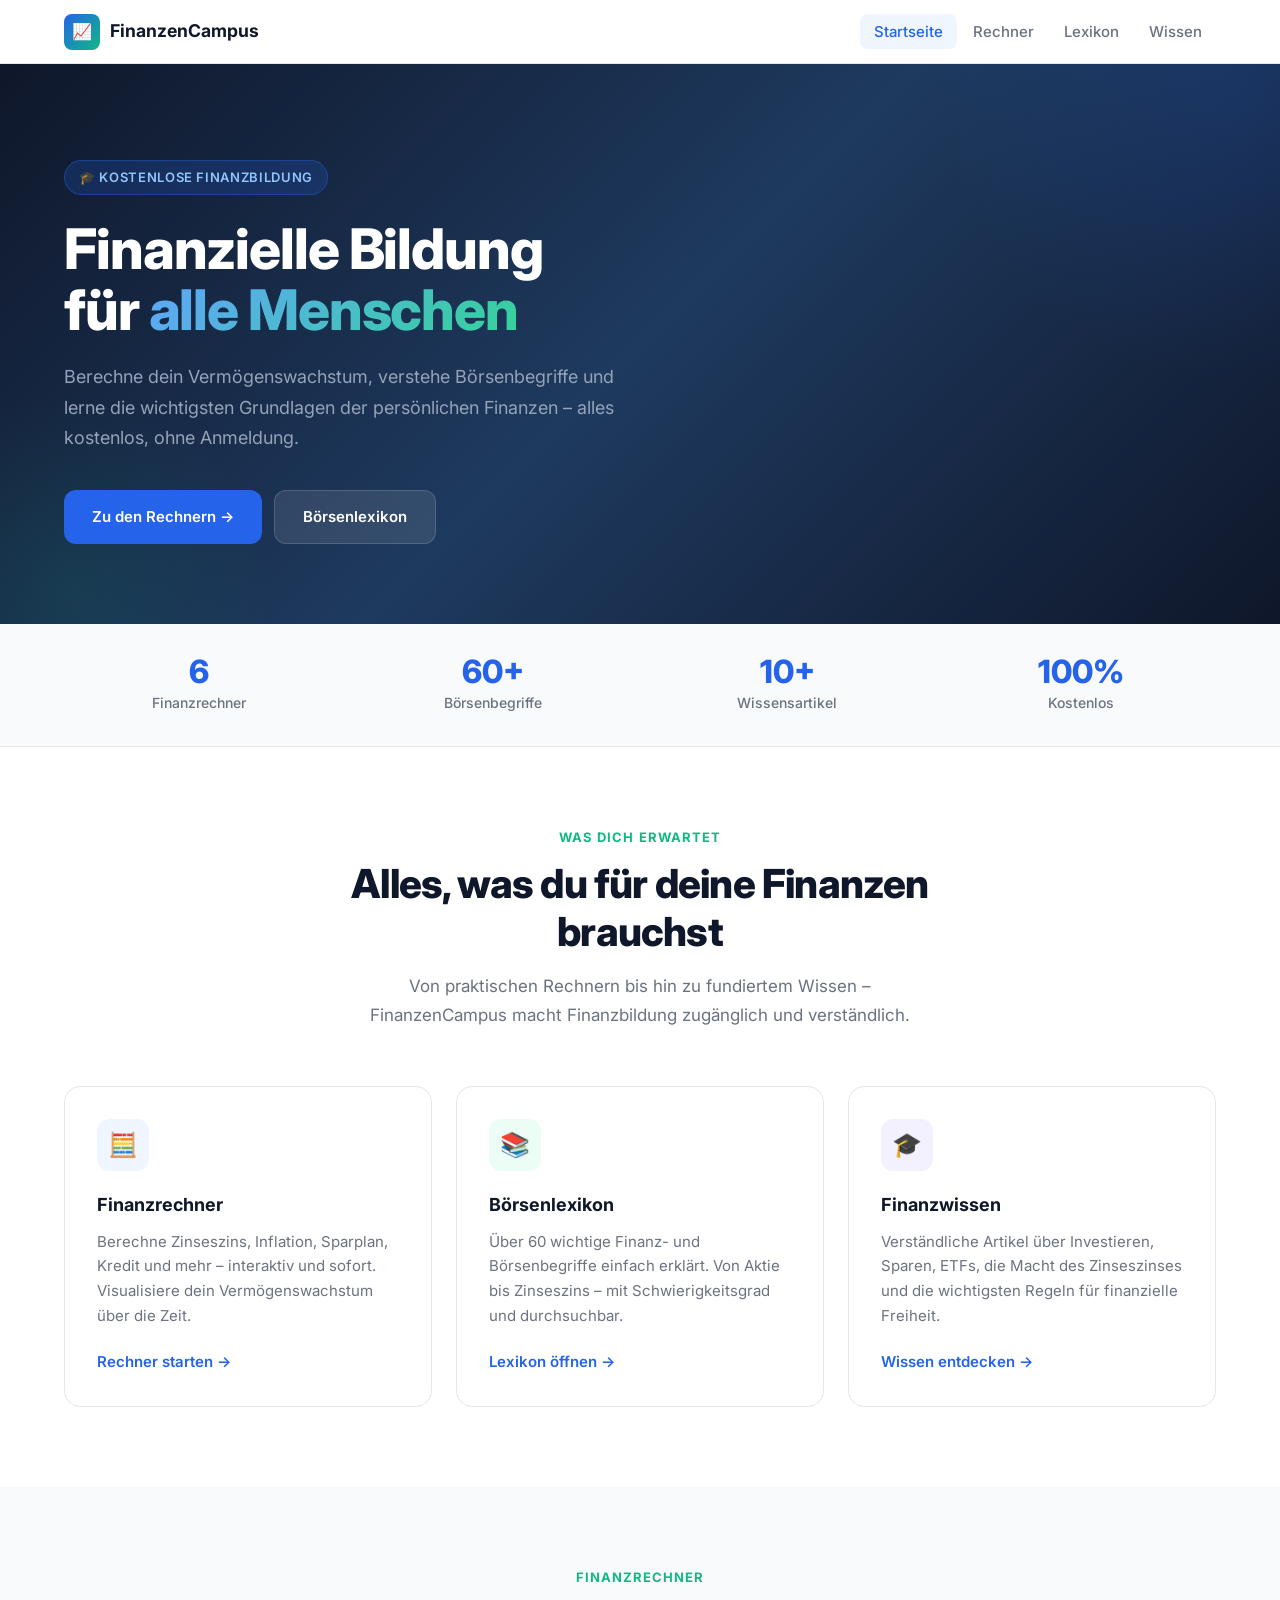
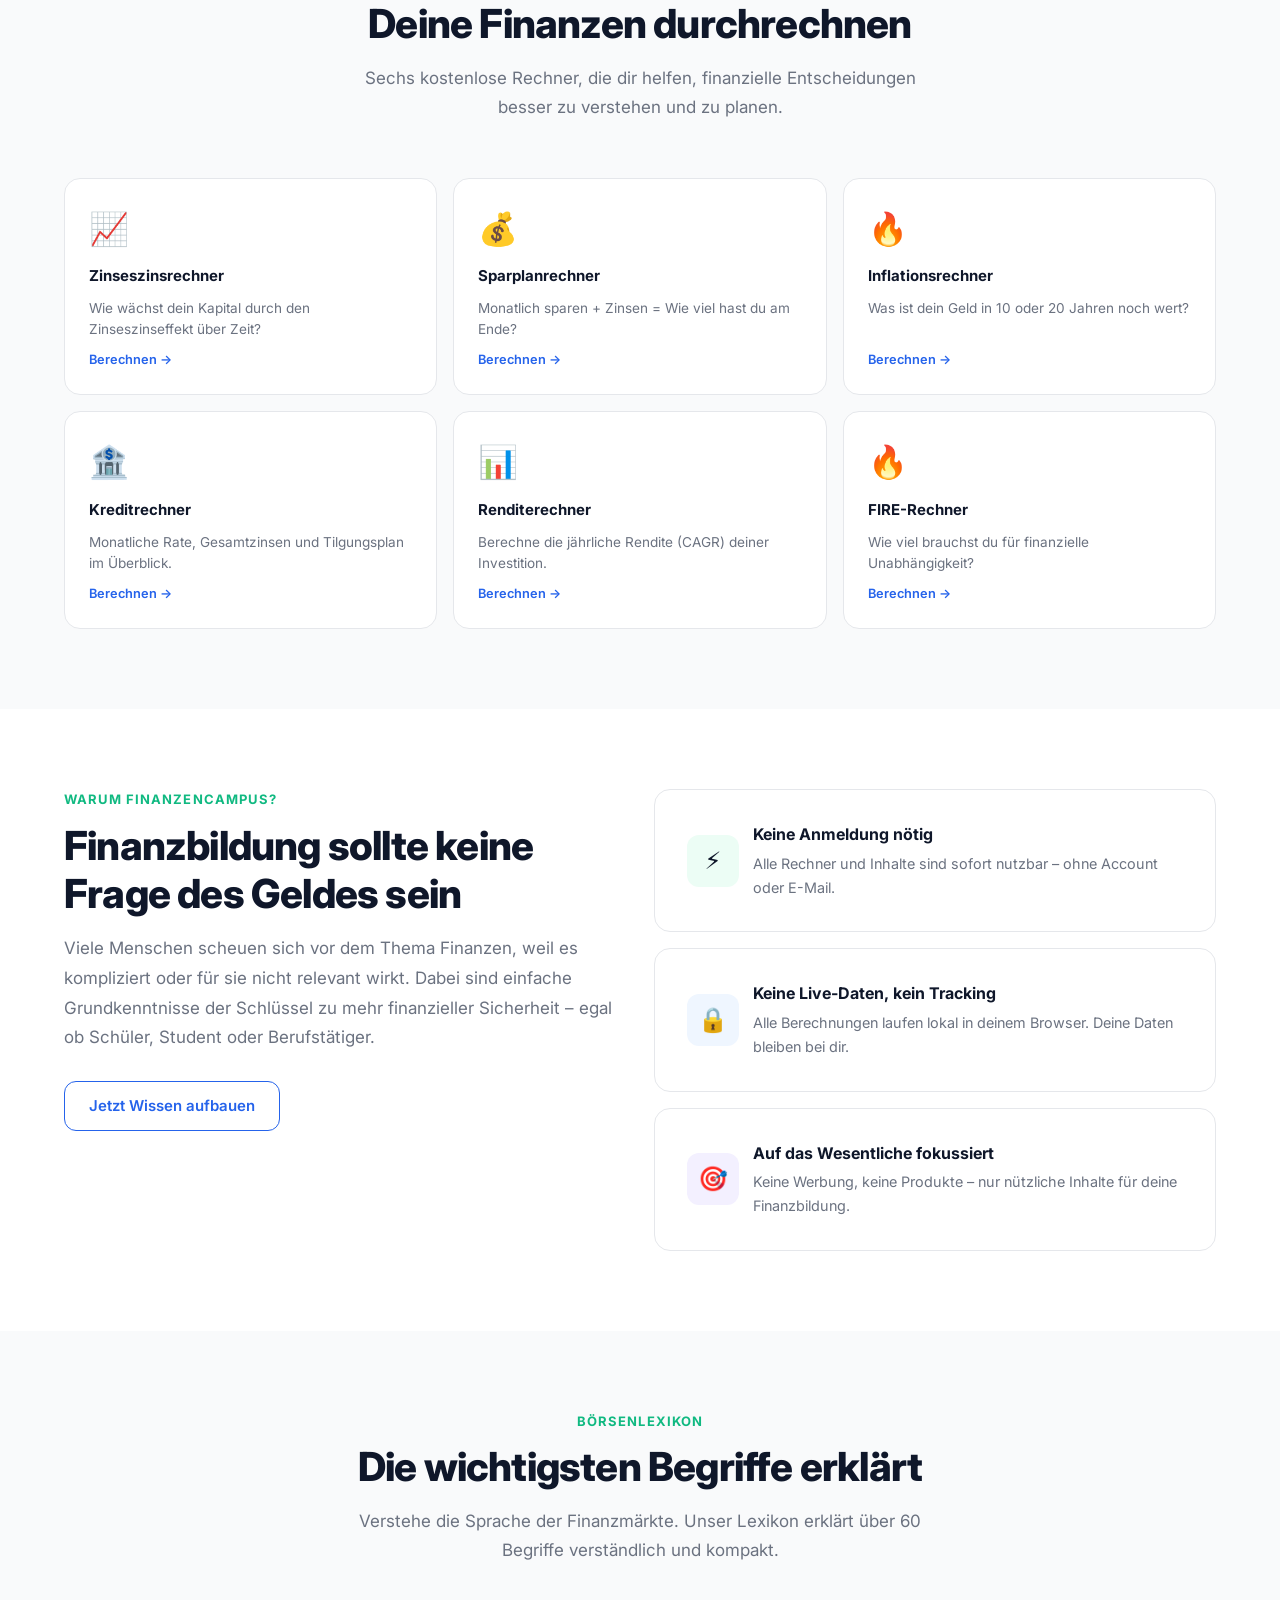
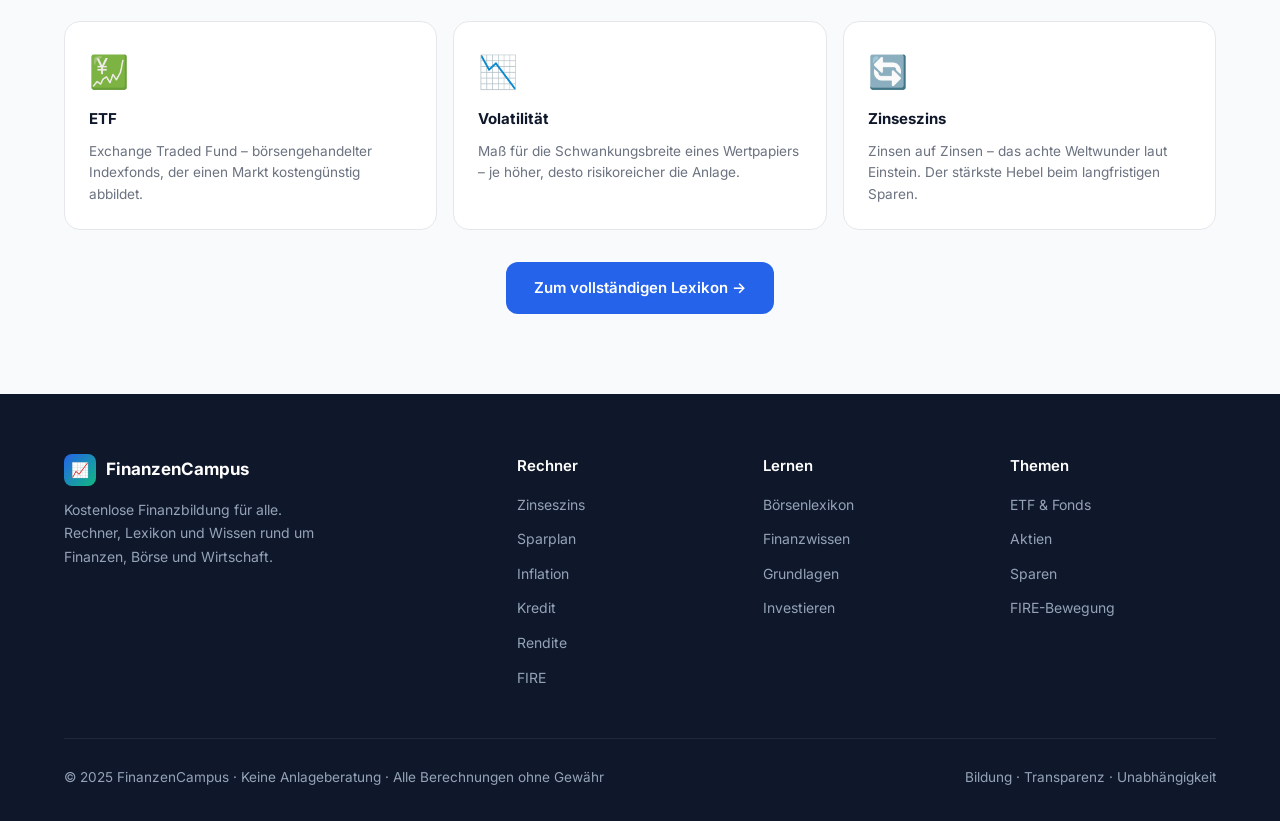
==== index.html @ e9b5a908 "Add complete finance website: calculators, lexikon, wissen pages - index.html: Homepage with hero, s" ====
<!DOCTYPE html>
<html lang="de">
<head>
  <meta charset="UTF-8">
  <meta name="viewport" content="width=device-width, initial-scale=1.0">
  <meta name="description" content="FinanzenCampus – Kostenlose Finanzrechner, Börsenlexikon und Finanzwissen für alle. Zinseszins, Inflation, Sparplan und mehr.">
  <meta name="keywords" content="finanzrechner, zinseszinsrechner, inflationsrechner, sparplanrechner, finanzbegriffe, finanzbildung">
  <title>FinanzenCampus – Finanzielle Bildung für alle</title>
  <link rel="icon" href="/images/favicon.ico">
  <link rel="stylesheet" href="/css/style.css">
</head>
<body>

<nav>
  <div class="nav-container">
    <a href="/index.html" class="nav-logo">
      <div class="nav-logo-icon">📈</div>
      FinanzenCampus
    </a>
    <ul class="nav-links">
      <li><a href="/index.html" class="active">Startseite</a></li>
      <li><a href="/rechner.html">Rechner</a></li>
      <li><a href="/lexikon.html">Lexikon</a></li>
      <li><a href="/wissen.html">Wissen</a></li>
    </ul>
    <button class="hamburger" onclick="toggleMenu()" aria-label="Menü öffnen">
      <span></span><span></span><span></span>
    </button>
  </div>
</nav>
<div class="mobile-menu" id="mobileMenu">
  <ul>
    <li><a href="/index.html">Startseite</a></li>
    <li><a href="/rechner.html">Rechner</a></li>
    <li><a href="/lexikon.html">Lexikon</a></li>
    <li><a href="/wissen.html">Wissen</a></li>
  </ul>
</div>

<!-- HERO -->
<section class="hero">
  <div class="container">
    <div class="hero-content">
      <div class="hero-badge">🎓 Kostenlose Finanzbildung</div>
      <h1 class="hero-title">
        Finanzielle Bildung<br>für <span>alle Menschen</span>
      </h1>
      <p class="hero-subtitle">
        Berechne dein Vermögenswachstum, verstehe Börsenbegriffe und lerne die wichtigsten Grundlagen der persönlichen Finanzen – alles kostenlos, ohne Anmeldung.
      </p>
      <div class="hero-buttons">
        <a href="/rechner.html" class="btn-primary">Zu den Rechnern →</a>
        <a href="/lexikon.html" class="btn-secondary">Börsenlexikon</a>
      </div>
    </div>
  </div>
</section>

<!-- STATS -->
<section class="stats-bar">
  <div class="container">
    <div class="stats-grid">
      <div class="stat-item"><h3>6</h3><p>Finanzrechner</p></div>
      <div class="stat-item"><h3>60+</h3><p>Börsenbegriffe</p></div>
      <div class="stat-item"><h3>10+</h3><p>Wissensartikel</p></div>
      <div class="stat-item"><h3>100%</h3><p>Kostenlos</p></div>
    </div>
  </div>
</section>

<!-- FEATURES -->
<section class="section">
  <div class="container">
    <div class="section-header">
      <span class="section-label">Was dich erwartet</span>
      <h2 class="section-title">Alles, was du für deine Finanzen brauchst</h2>
      <p class="section-desc">Von praktischen Rechnern bis hin zu fundiertem Wissen – FinanzenCampus macht Finanzbildung zugänglich und verständlich.</p>
    </div>
    <div class="card-grid">
      <div class="card">
        <div class="card-icon icon-blue">🧮</div>
        <h3>Finanzrechner</h3>
        <p>Berechne Zinseszins, Inflation, Sparplan, Kredit und mehr – interaktiv und sofort. Visualisiere dein Vermögenswachstum über die Zeit.</p>
        <a href="/rechner.html" class="card-link">Rechner starten →</a>
      </div>
      <div class="card">
        <div class="card-icon icon-green">📚</div>
        <h3>Börsenlexikon</h3>
        <p>Über 60 wichtige Finanz- und Börsenbegriffe einfach erklärt. Von Aktie bis Zinseszins – mit Schwierigkeitsgrad und durchsuchbar.</p>
        <a href="/lexikon.html" class="card-link">Lexikon öffnen →</a>
      </div>
      <div class="card">
        <div class="card-icon icon-purple">🎓</div>
        <h3>Finanzwissen</h3>
        <p>Verständliche Artikel über Investieren, Sparen, ETFs, die Macht des Zinseszinses und die wichtigsten Regeln für finanzielle Freiheit.</p>
        <a href="/wissen.html" class="card-link">Wissen entdecken →</a>
      </div>
    </div>
  </div>
</section>

<!-- CALCULATOR PREVIEW -->
<section class="section section-alt">
  <div class="container">
    <div class="section-header">
      <span class="section-label">Finanzrechner</span>
      <h2 class="section-title">Deine Finanzen durchrechnen</h2>
      <p class="section-desc">Sechs kostenlose Rechner, die dir helfen, finanzielle Entscheidungen besser zu verstehen und zu planen.</p>
    </div>
    <div class="calc-grid">
      <a href="/rechner.html#zinseszins" class="calc-card">
        <span class="ci">📈</span>
        <h3>Zinseszinsrechner</h3>
        <p>Wie wächst dein Kapital durch den Zinseszinseffekt über Zeit?</p>
        <span class="arrow">Berechnen →</span>
      </a>
      <a href="/rechner.html#sparplan" class="calc-card">
        <span class="ci">💰</span>
        <h3>Sparplanrechner</h3>
        <p>Monatlich sparen + Zinsen = Wie viel hast du am Ende?</p>
        <span class="arrow">Berechnen →</span>
      </a>
      <a href="/rechner.html#inflation" class="calc-card">
        <span class="ci">🔥</span>
        <h3>Inflationsrechner</h3>
        <p>Was ist dein Geld in 10 oder 20 Jahren noch wert?</p>
        <span class="arrow">Berechnen →</span>
      </a>
      <a href="/rechner.html#kredit" class="calc-card">
        <span class="ci">🏦</span>
        <h3>Kreditrechner</h3>
        <p>Monatliche Rate, Gesamtzinsen und Tilgungsplan im Überblick.</p>
        <span class="arrow">Berechnen →</span>
      </a>
      <a href="/rechner.html#rendite" class="calc-card">
        <span class="ci">📊</span>
        <h3>Renditerechner</h3>
        <p>Berechne die jährliche Rendite (CAGR) deiner Investition.</p>
        <span class="arrow">Berechnen →</span>
      </a>
      <a href="/rechner.html#fire" class="calc-card">
        <span class="ci">🔥</span>
        <h3>FIRE-Rechner</h3>
        <p>Wie viel brauchst du für finanzielle Unabhängigkeit?</p>
        <span class="arrow">Berechnen →</span>
      </a>
    </div>
  </div>
</section>

<!-- WHY SECTION -->
<section class="section">
  <div class="container">
    <div class="text-2col">
      <div>
        <span class="section-label">Warum FinanzenCampus?</span>
        <h2 class="section-title" style="text-align:left">Finanzbildung sollte keine Frage des Geldes sein</h2>
        <p style="color:var(--gray-500);font-size:1.0625rem;line-height:1.75;margin-bottom:28px">
          Viele Menschen scheuen sich vor dem Thema Finanzen, weil es kompliziert oder für sie nicht relevant wirkt. Dabei sind einfache Grundkenntnisse der Schlüssel zu mehr finanzieller Sicherheit – egal ob Schüler, Student oder Berufstätiger.
        </p>
        <a href="/wissen.html" class="btn-outline">Jetzt Wissen aufbauen</a>
      </div>
      <div>
        <div class="card" style="margin-bottom:16px">
          <div style="display:flex;align-items:center;gap:14px">
            <div class="card-icon icon-green" style="margin:0;flex-shrink:0">⚡</div>
            <div>
              <h4 style="font-weight:700;margin-bottom:4px">Keine Anmeldung nötig</h4>
              <p style="margin:0;font-size:.9rem;color:var(--gray-500)">Alle Rechner und Inhalte sind sofort nutzbar – ohne Account oder E-Mail.</p>
            </div>
          </div>
        </div>
        <div class="card" style="margin-bottom:16px">
          <div style="display:flex;align-items:center;gap:14px">
            <div class="card-icon icon-blue" style="margin:0;flex-shrink:0">🔒</div>
            <div>
              <h4 style="font-weight:700;margin-bottom:4px">Keine Live-Daten, kein Tracking</h4>
              <p style="margin:0;font-size:.9rem;color:var(--gray-500)">Alle Berechnungen laufen lokal in deinem Browser. Deine Daten bleiben bei dir.</p>
            </div>
          </div>
        </div>
        <div class="card">
          <div style="display:flex;align-items:center;gap:14px">
            <div class="card-icon icon-purple" style="margin:0;flex-shrink:0">🎯</div>
            <div>
              <h4 style="font-weight:700;margin-bottom:4px">Auf das Wesentliche fokussiert</h4>
              <p style="margin:0;font-size:.9rem;color:var(--gray-500)">Keine Werbung, keine Produkte – nur nützliche Inhalte für deine Finanzbildung.</p>
            </div>
          </div>
        </div>
      </div>
    </div>
  </div>
</section>

<!-- LEXIKON PREVIEW -->
<section class="section section-alt">
  <div class="container">
    <div class="section-header">
      <span class="section-label">Börsenlexikon</span>
      <h2 class="section-title">Die wichtigsten Begriffe erklärt</h2>
      <p class="section-desc">Verstehe die Sprache der Finanzmärkte. Unser Lexikon erklärt über 60 Begriffe verständlich und kompakt.</p>
    </div>
    <div class="calc-grid" style="margin-bottom:32px">
      <div class="calc-card" style="cursor:default">
        <span class="ci">💹</span>
        <h3>ETF</h3>
        <p>Exchange Traded Fund – börsengehandelter Indexfonds, der einen Markt kostengünstig abbildet.</p>
      </div>
      <div class="calc-card" style="cursor:default">
        <span class="ci">📉</span>
        <h3>Volatilität</h3>
        <p>Maß für die Schwankungsbreite eines Wertpapiers – je höher, desto risikoreicher die Anlage.</p>
      </div>
      <div class="calc-card" style="cursor:default">
        <span class="ci">🔄</span>
        <h3>Zinseszins</h3>
        <p>Zinsen auf Zinsen – das achte Weltwunder laut Einstein. Der stärkste Hebel beim langfristigen Sparen.</p>
      </div>
    </div>
    <div class="text-center">
      <a href="/lexikon.html" class="btn-primary">Zum vollständigen Lexikon →</a>
    </div>
  </div>
</section>

<!-- FOOTER -->
<footer>
  <div class="container">
    <div class="footer-grid">
      <div class="footer-brand">
        <div class="footer-brand-name">
          <div class="footer-brand-icon">📈</div>
          FinanzenCampus
        </div>
        <p>Kostenlose Finanzbildung für alle. Rechner, Lexikon und Wissen rund um Finanzen, Börse und Wirtschaft.</p>
      </div>
      <div class="footer-col">
        <h4>Rechner</h4>
        <ul class="footer-links">
          <li><a href="/rechner.html#zinseszins">Zinseszins</a></li>
          <li><a href="/rechner.html#sparplan">Sparplan</a></li>
          <li><a href="/rechner.html#inflation">Inflation</a></li>
          <li><a href="/rechner.html#kredit">Kredit</a></li>
          <li><a href="/rechner.html#rendite">Rendite</a></li>
          <li><a href="/rechner.html#fire">FIRE</a></li>
        </ul>
      </div>
      <div class="footer-col">
        <h4>Lernen</h4>
        <ul class="footer-links">
          <li><a href="/lexikon.html">Börsenlexikon</a></li>
          <li><a href="/wissen.html">Finanzwissen</a></li>
          <li><a href="/wissen.html#grundlagen">Grundlagen</a></li>
          <li><a href="/wissen.html#investieren">Investieren</a></li>
        </ul>
      </div>
      <div class="footer-col">
        <h4>Themen</h4>
        <ul class="footer-links">
          <li><a href="/wissen.html">ETF & Fonds</a></li>
          <li><a href="/wissen.html">Aktien</a></li>
          <li><a href="/wissen.html">Sparen</a></li>
          <li><a href="/wissen.html">FIRE-Bewegung</a></li>
        </ul>
      </div>
    </div>
    <div class="footer-bottom">
      <span>© 2025 FinanzenCampus · Keine Anlageberatung · Alle Berechnungen ohne Gewähr</span>
      <span>Bildung · Transparenz · Unabhängigkeit</span>
    </div>
  </div>
</footer>

<script src="/js/app.js"></script>
</body>
</html>
---- css/style.css ----
@import url('https://fonts.googleapis.com/css2?family=Inter:wght@300;400;500;600;700;800&display=swap');

*{margin:0;padding:0;box-sizing:border-box}

:root{
  --primary:#2563eb;
  --primary-dark:#1d4ed8;
  --primary-light:#eff6ff;
  --accent:#10b981;
  --accent-dark:#059669;
  --accent-light:#ecfdf5;
  --dark:#0f172a;
  --gray-700:#374151;
  --gray-500:#6b7280;
  --gray-400:#9ca3af;
  --gray-200:#e5e7eb;
  --gray-100:#f9fafb;
  --white:#fff;
  --shadow:0 1px 3px rgba(0,0,0,.1),0 1px 2px rgba(0,0,0,.06);
  --shadow-md:0 4px 6px -1px rgba(0,0,0,.1),0 2px 4px -1px rgba(0,0,0,.06);
  --shadow-lg:0 10px 15px -3px rgba(0,0,0,.1),0 4px 6px -2px rgba(0,0,0,.05);
  --radius-sm:8px;
  --radius:12px;
  --radius-lg:16px;
  --t:.2s ease;
  --nav:64px
}

html{scroll-behavior:smooth}
body{font-family:'Inter',system-ui,sans-serif;color:var(--dark);background:var(--white);line-height:1.6;-webkit-font-smoothing:antialiased}

/* NAV */
nav{position:sticky;top:0;z-index:100;height:var(--nav);background:rgba(255,255,255,.92);backdrop-filter:blur(12px);-webkit-backdrop-filter:blur(12px);border-bottom:1px solid var(--gray-200);display:flex;align-items:center}
.nav-container{max-width:1200px;margin:0 auto;padding:0 24px;width:100%;display:flex;align-items:center;justify-content:space-between}
.nav-logo{display:flex;align-items:center;gap:10px;text-decoration:none;font-weight:700;font-size:1.1rem;color:var(--dark)}
.nav-logo-icon{width:36px;height:36px;background:linear-gradient(135deg,var(--primary),var(--accent));border-radius:var(--radius-sm);display:flex;align-items:center;justify-content:center;color:#fff;font-size:1rem;flex-shrink:0}
.nav-links{display:flex;gap:2px;list-style:none}
.nav-links a{text-decoration:none;color:var(--gray-500);font-weight:500;font-size:.9375rem;padding:8px 14px;border-radius:var(--radius-sm);transition:var(--t)}
.nav-links a:hover,.nav-links a.active{color:var(--primary);background:var(--primary-light)}
.hamburger{display:none;flex-direction:column;gap:5px;cursor:pointer;background:none;border:none;padding:8px}
.hamburger span{width:22px;height:2px;background:var(--dark);border-radius:2px;display:block;transition:var(--t)}
.mobile-menu{display:none;position:fixed;top:var(--nav);left:0;right:0;background:var(--white);border-bottom:1px solid var(--gray-200);padding:16px 24px;z-index:99;box-shadow:var(--shadow-lg)}
.mobile-menu.open{display:block}
.mobile-menu ul{list-style:none;display:flex;flex-direction:column;gap:4px}
.mobile-menu a{display:block;padding:12px 16px;text-decoration:none;color:var(--gray-700);font-weight:500;border-radius:var(--radius-sm);transition:var(--t)}
.mobile-menu a:hover{background:var(--gray-100);color:var(--primary)}

/* LAYOUT */
.container{max-width:1200px;margin:0 auto;padding:0 24px}
.section{padding:80px 0}
.section-alt{background:var(--gray-100)}
.section-header{text-align:center;max-width:600px;margin:0 auto 56px}
.section-label{font-size:.8125rem;font-weight:700;color:var(--accent);text-transform:uppercase;letter-spacing:.08em;margin-bottom:12px;display:block}
.section-title{font-size:clamp(1.75rem,3.5vw,2.5rem);font-weight:800;color:var(--dark);line-height:1.2;letter-spacing:-.02em;margin-bottom:16px}
.section-desc{font-size:1.0625rem;color:var(--gray-500);line-height:1.7}

/* HERO */
.hero{background:linear-gradient(135deg,#0f172a 0%,#1e3a5f 50%,#0f172a 100%);padding:96px 0 80px;position:relative;overflow:hidden}
.hero::before{content:'';position:absolute;top:-50%;right:-20%;width:600px;height:600px;background:radial-gradient(circle,rgba(37,99,235,.15) 0%,transparent 70%);pointer-events:none}
.hero::after{content:'';position:absolute;bottom:-30%;left:-10%;width:400px;height:400px;background:radial-gradient(circle,rgba(16,185,129,.1) 0%,transparent 70%);pointer-events:none}
.hero-content{position:relative;z-index:1;max-width:740px}
.hero-badge{display:inline-flex;align-items:center;gap:8px;background:rgba(37,99,235,.2);border:1px solid rgba(37,99,235,.4);color:#93c5fd;font-size:.8125rem;font-weight:600;padding:6px 14px;border-radius:100px;margin-bottom:24px;letter-spacing:.05em;text-transform:uppercase}
.hero-title{font-size:clamp(2.25rem,5vw,3.5rem);font-weight:800;color:#fff;line-height:1.1;margin-bottom:20px;letter-spacing:-.02em}
.hero-title span{background:linear-gradient(135deg,#60a5fa,#34d399);-webkit-background-clip:text;-webkit-text-fill-color:transparent;background-clip:text}
.hero-subtitle{font-size:1.125rem;color:#94a3b8;margin-bottom:36px;max-width:560px;line-height:1.7}
.hero-buttons{display:flex;gap:12px;flex-wrap:wrap}

/* BUTTONS */
.btn-primary{background:var(--primary);color:#fff;padding:14px 28px;border-radius:var(--radius);font-weight:600;font-size:.9375rem;text-decoration:none;transition:var(--t);display:inline-flex;align-items:center;gap:8px;border:none;cursor:pointer;font-family:inherit}
.btn-primary:hover{background:var(--primary-dark);transform:translateY(-1px);box-shadow:0 8px 25px rgba(37,99,235,.35)}
.btn-secondary{background:rgba(255,255,255,.1);color:#fff;padding:14px 28px;border-radius:var(--radius);font-weight:600;font-size:.9375rem;text-decoration:none;transition:var(--t);display:inline-flex;align-items:center;gap:8px;border:1px solid rgba(255,255,255,.15);cursor:pointer}
.btn-secondary:hover{background:rgba(255,255,255,.15)}
.btn-outline{background:transparent;color:var(--primary);padding:12px 24px;border-radius:var(--radius);font-weight:600;font-size:.9375rem;text-decoration:none;transition:var(--t);display:inline-flex;align-items:center;gap:8px;border:1.5px solid var(--primary);cursor:pointer;font-family:inherit}
.btn-outline:hover{background:var(--primary-light)}

/* STATS BAR */
.stats-bar{background:var(--gray-100);border-bottom:1px solid var(--gray-200);padding:32px 0}
.stats-grid{display:grid;grid-template-columns:repeat(4,1fr);gap:24px;text-align:center}
.stat-item h3{font-size:2rem;font-weight:800;color:var(--primary);line-height:1;margin-bottom:4px}
.stat-item p{font-size:.875rem;color:var(--gray-500);font-weight:500}

/* CARDS */
.card-grid{display:grid;grid-template-columns:repeat(3,1fr);gap:24px}
.card{background:var(--white);border:1px solid var(--gray-200);border-radius:var(--radius-lg);padding:32px;transition:var(--t)}
.card:hover{box-shadow:var(--shadow-lg);border-color:var(--gray-400);transform:translateY(-2px)}
.card-icon{width:52px;height:52px;border-radius:var(--radius);display:flex;align-items:center;justify-content:center;font-size:1.5rem;margin-bottom:20px}
.icon-blue{background:var(--primary-light)}
.icon-green{background:var(--accent-light)}
.icon-purple{background:#f3f0ff}
.icon-orange{background:#fff7ed}
.card h3{font-size:1.125rem;font-weight:700;color:var(--dark);margin-bottom:10px}
.card p{font-size:.9375rem;color:var(--gray-500);line-height:1.65;margin-bottom:20px}
.card-link{font-size:.9375rem;font-weight:600;color:var(--primary);text-decoration:none;display:inline-flex;align-items:center;gap:6px;transition:var(--t)}
.card-link:hover{gap:10px}

/* CALCULATOR PREVIEW GRID */
.calc-grid{display:grid;grid-template-columns:repeat(3,1fr);gap:16px}
.calc-card{background:var(--white);border:1px solid var(--gray-200);border-radius:var(--radius-lg);padding:24px;text-decoration:none;color:inherit;transition:var(--t);display:flex;flex-direction:column;gap:10px}
.calc-card:hover{box-shadow:var(--shadow-lg);border-color:var(--primary);transform:translateY(-2px)}
.calc-card .ci{font-size:2rem}
.calc-card h3{font-size:.9375rem;font-weight:700;color:var(--dark)}
.calc-card p{font-size:.85rem;color:var(--gray-500);line-height:1.55}
.calc-card .arrow{font-size:.8rem;color:var(--primary);font-weight:600;margin-top:auto}

/* PAGE HERO */
.page-hero{background:linear-gradient(135deg,#0f172a 0%,#1e3a5f 100%);padding:56px 0;color:#fff}
.page-hero h1{font-size:clamp(1.75rem,3.5vw,2.5rem);font-weight:800;margin-bottom:12px;letter-spacing:-.02em}
.page-hero p{font-size:1.0625rem;color:#94a3b8;max-width:560px;line-height:1.65}

/* CALC TABS */
.calc-tabs-wrap{background:var(--gray-100);border-bottom:1px solid var(--gray-200);position:sticky;top:var(--nav);z-index:50}
.calc-tabs{display:flex;gap:4px;padding:10px 0;overflow-x:auto;scrollbar-width:none;max-width:1200px;margin:0 auto;padding-left:24px;padding-right:24px}
.calc-tabs::-webkit-scrollbar{display:none}
.calc-tab{display:flex;align-items:center;gap:7px;padding:9px 16px;border-radius:var(--radius-sm);font-size:.875rem;font-weight:500;color:var(--gray-500);background:transparent;border:none;cursor:pointer;white-space:nowrap;transition:var(--t);font-family:inherit}
.calc-tab:hover{background:var(--white);color:var(--dark)}
.calc-tab.active{background:var(--white);color:var(--primary);font-weight:600;box-shadow:var(--shadow)}

/* CALC PANELS */
.calc-panels{padding:48px 0 80px}
.calc-panel{display:none}
.calc-panel.active{display:block}
.calc-layout{display:grid;grid-template-columns:1fr 1fr;gap:28px;align-items:start}

/* FORM */
.calc-form-card,.calc-result-card{background:var(--white);border:1px solid var(--gray-200);border-radius:var(--radius-lg);padding:32px}
.calc-form-card h2{font-size:1.375rem;font-weight:700;color:var(--dark);margin-bottom:6px}
.calc-desc{font-size:.9rem;color:var(--gray-500);margin-bottom:28px;line-height:1.6}
.form-group{margin-bottom:18px}
.form-group label{display:block;font-size:.875rem;font-weight:600;color:var(--gray-700);margin-bottom:6px}
.form-group input,.form-group select{width:100%;padding:11px 14px;border:1.5px solid var(--gray-200);border-radius:var(--radius-sm);font-size:.9375rem;color:var(--dark);background:var(--white);transition:var(--t);font-family:inherit;outline:none;-webkit-appearance:none;appearance:none}
.form-group input:focus,.form-group select:focus{border-color:var(--primary);box-shadow:0 0 0 3px rgba(37,99,235,.1)}
.input-hint{font-size:.8rem;color:var(--gray-400);margin-top:5px}
.form-row{display:grid;grid-template-columns:1fr 1fr;gap:14px}
.calc-btn{width:100%;background:var(--primary);color:#fff;border:none;border-radius:var(--radius);padding:14px;font-size:1rem;font-weight:600;cursor:pointer;transition:var(--t);font-family:inherit;margin-top:8px;letter-spacing:.01em}
.calc-btn:hover{background:var(--primary-dark);transform:translateY(-1px);box-shadow:0 6px 20px rgba(37,99,235,.3)}

/* RESULTS */
.calc-result-card h3{font-size:1.1rem;font-weight:700;color:var(--dark);margin-bottom:20px;padding-bottom:14px;border-bottom:1px solid var(--gray-200)}
.result-empty{text-align:center;padding:48px 20px;color:var(--gray-400)}
.result-empty-icon{font-size:3rem;margin-bottom:12px;display:block}
.result-empty p{font-size:.9375rem}
.result-main{text-align:center;background:linear-gradient(135deg,#eff6ff,#ecfdf5);border-radius:var(--radius);padding:24px 20px;margin-bottom:20px;border:1px solid rgba(37,99,235,.15)}
.result-main .rl{font-size:.75rem;font-weight:700;color:var(--gray-500);text-transform:uppercase;letter-spacing:.06em;margin-bottom:6px}
.result-main .rv{font-size:2.25rem;font-weight:800;color:var(--primary);letter-spacing:-.03em;line-height:1}
.result-main .rsv{font-size:.875rem;color:var(--gray-500);margin-top:6px}
.result-rows{display:flex;flex-direction:column;gap:10px;margin-bottom:20px}
.result-row{display:flex;justify-content:space-between;align-items:center;padding:9px 13px;background:var(--gray-100);border-radius:var(--radius-sm)}
.result-row .rrl{font-size:.85rem;color:var(--gray-500)}
.result-row .rrv{font-size:.9375rem;font-weight:600;color:var(--dark)}
.rrv.pos{color:var(--accent-dark)}
.rrv.neg{color:#ef4444}
.chart-wrap{position:relative;height:200px;margin-top:16px}

/* LEXIKON */
.search-section{background:var(--gray-100);padding:36px 0;border-bottom:1px solid var(--gray-200)}
.search-wrap{max-width:580px;margin:0 auto;position:relative}
.search-wrap input{width:100%;padding:15px 20px 15px 50px;border:2px solid var(--gray-200);border-radius:var(--radius-lg);font-size:1rem;background:var(--white);transition:var(--t);font-family:inherit;outline:none}
.search-wrap input:focus{border-color:var(--primary);box-shadow:0 0 0 4px rgba(37,99,235,.1)}
.search-icon{position:absolute;left:16px;top:50%;transform:translateY(-50%);color:var(--gray-400);font-size:1.2rem;pointer-events:none}
.search-count{text-align:center;margin-top:10px;font-size:.875rem;color:var(--gray-500)}
.alpha-nav{display:flex;flex-wrap:wrap;gap:4px;justify-content:center;margin-bottom:40px}
.alpha-btn{width:36px;height:36px;display:flex;align-items:center;justify-content:center;border-radius:var(--radius-sm);border:1px solid var(--gray-200);background:var(--white);font-size:.85rem;font-weight:600;color:var(--gray-400);text-decoration:none;transition:var(--t)}
.alpha-btn.active{background:var(--primary-light);color:var(--primary);border-color:rgba(37,99,235,.3)}
.lex-section{margin-bottom:48px}
.alpha-heading{font-size:1.5rem;font-weight:800;color:var(--dark);margin-bottom:16px;padding-bottom:10px;border-bottom:2px solid var(--primary);display:inline-block}
.term-grid{display:grid;grid-template-columns:repeat(2,1fr);gap:14px}
.term-card{background:var(--white);border:1px solid var(--gray-200);border-radius:var(--radius);padding:22px;transition:var(--t)}
.term-card:hover{border-color:var(--primary);box-shadow:var(--shadow-md)}
.term-card h3{font-size:.9375rem;font-weight:700;color:var(--dark);margin-bottom:8px;display:flex;align-items:center;gap:8px;flex-wrap:wrap}
.term-badge{font-size:.65rem;font-weight:700;padding:2px 8px;border-radius:100px;text-transform:uppercase;letter-spacing:.04em;white-space:nowrap}
.b-basic{background:#ecfdf5;color:#065f46}
.b-mid{background:#eff6ff;color:#1e40af}
.b-adv{background:#fdf4ff;color:#6b21a8}
.term-card p{font-size:.875rem;color:var(--gray-500);line-height:1.65}

/* WISSEN */
.wissen-grid{display:grid;grid-template-columns:repeat(2,1fr);gap:24px}
.article-card{background:var(--white);border:1px solid var(--gray-200);border-radius:var(--radius-lg);overflow:hidden;transition:var(--t)}
.article-card:hover{box-shadow:var(--shadow-lg);border-color:var(--gray-300);transform:translateY(-2px)}
.article-head{padding:28px 28px 0}
.article-cat{font-size:.72rem;font-weight:700;text-transform:uppercase;letter-spacing:.08em;padding:4px 12px;border-radius:100px;display:inline-block;margin-bottom:14px}
.cat-g{background:#ecfdf5;color:#065f46}
.cat-i{background:#eff6ff;color:#1e40af}
.cat-s{background:#fff7ed;color:#9a3412}
.cat-b{background:#fdf4ff;color:#6b21a8}
.article-card h3{font-size:1.0625rem;font-weight:700;color:var(--dark);margin-bottom:10px;line-height:1.35}
.article-card .excerpt{font-size:.9rem;color:var(--gray-500);line-height:1.65}
.article-body{padding:20px 28px 28px}
.tips-list{list-style:none;display:flex;flex-direction:column;gap:11px;margin-top:14px}
.tips-list li{display:flex;align-items:flex-start;gap:11px;font-size:.9rem;color:var(--gray-700);line-height:1.6}
.tip-n{min-width:26px;height:26px;background:var(--primary);color:#fff;border-radius:50%;display:flex;align-items:center;justify-content:center;font-size:.72rem;font-weight:700;flex-shrink:0}
.tip-c{min-width:20px;height:20px;background:var(--accent-light);color:var(--accent-dark);border-radius:50%;display:flex;align-items:center;justify-content:center;font-size:.75rem;flex-shrink:0;margin-top:2px}
.info-box{border-radius:var(--radius);padding:18px 22px;font-size:.9rem;line-height:1.65;margin-top:16px}
.info-blue{background:var(--primary-light);border:1px solid rgba(37,99,235,.2);color:#1e40af}
.info-green{background:var(--accent-light);border:1px solid rgba(16,185,129,.2);color:#065f46}
.info-yellow{background:#fffbeb;border:1px solid rgba(245,158,11,.2);color:#92400e}
.text-2col{display:grid;grid-template-columns:1fr 1fr;gap:28px;align-items:start}
.pyramid{display:flex;flex-direction:column;align-items:center;gap:3px;margin:20px 0}
.pl{display:flex;align-items:center;justify-content:center;border-radius:var(--radius-sm);font-size:.8125rem;font-weight:600;color:#fff;padding:11px 20px;text-align:center}
.full-card{grid-column:1/-1}
.article-tags{display:flex;gap:8px;flex-wrap:wrap;margin-top:16px}
.tag{font-size:.75rem;font-weight:500;padding:4px 10px;border-radius:100px;background:var(--gray-100);color:var(--gray-500);border:1px solid var(--gray-200)}

/* FOOTER */
footer{background:var(--dark);color:#94a3b8;padding:60px 0 32px}
.footer-grid{display:grid;grid-template-columns:2fr 1fr 1fr 1fr;gap:40px;margin-bottom:48px}
.footer-brand-name{display:flex;align-items:center;gap:10px;color:#fff;font-weight:700;font-size:1.0625rem;margin-bottom:12px}
.footer-brand-icon{width:32px;height:32px;background:linear-gradient(135deg,var(--primary),var(--accent));border-radius:var(--radius-sm);display:flex;align-items:center;justify-content:center;font-size:.9rem}
.footer-brand p{font-size:.875rem;line-height:1.7;max-width:260px}
.footer-col h4{color:#fff;font-weight:600;font-size:.9375rem;margin-bottom:14px}
.footer-links{list-style:none;display:flex;flex-direction:column;gap:9px}
.footer-links a{color:#94a3b8;text-decoration:none;font-size:.875rem;transition:var(--t)}
.footer-links a:hover{color:#fff}
.footer-bottom{border-top:1px solid #1e293b;padding-top:28px;display:flex;justify-content:space-between;align-items:center;flex-wrap:wrap;gap:10px;font-size:.85rem}

/* UTILITIES */
.hidden{display:none!important}
.text-center{text-align:center}
.mt-6{margin-top:24px}
.mt-8{margin-top:32px}
.disclaimer{font-size:.8rem;color:var(--gray-400);line-height:1.6;padding:14px 16px;background:var(--gray-100);border-radius:var(--radius-sm);border-left:3px solid var(--gray-300);margin-top:16px}

/* ANIMATIONS */
@keyframes fadeUp{from{opacity:0;transform:translateY(16px)}to{opacity:1;transform:translateY(0)}}
.fade-in{animation:fadeUp .35s ease forwards}

/* RESPONSIVE */
@media(max-width:1024px){
  .card-grid{grid-template-columns:repeat(2,1fr)}
  .calc-grid{grid-template-columns:repeat(2,1fr)}
  .footer-grid{grid-template-columns:1fr 1fr}
  .stats-grid{grid-template-columns:repeat(2,1fr)}
}
@media(max-width:768px){
  .nav-links{display:none}
  .hamburger{display:flex}
  .hero{padding:60px 0 48px}
  .hero-buttons{flex-direction:column}
  .btn-primary,.btn-secondary{width:100%;justify-content:center}
  .card-grid,.calc-grid,.term-grid,.wissen-grid{grid-template-columns:1fr}
  .calc-layout{grid-template-columns:1fr}
  .calc-result-card{position:static}
  .form-row{grid-template-columns:1fr}
  .footer-grid{grid-template-columns:1fr}
  .footer-bottom{flex-direction:column;text-align:center}
  .text-2col{grid-template-columns:1fr}
}
@media(max-width:480px){
  .container{padding:0 16px}
  .section{padding:56px 0}
  .stats-grid{grid-template-columns:1fr 1fr}
}
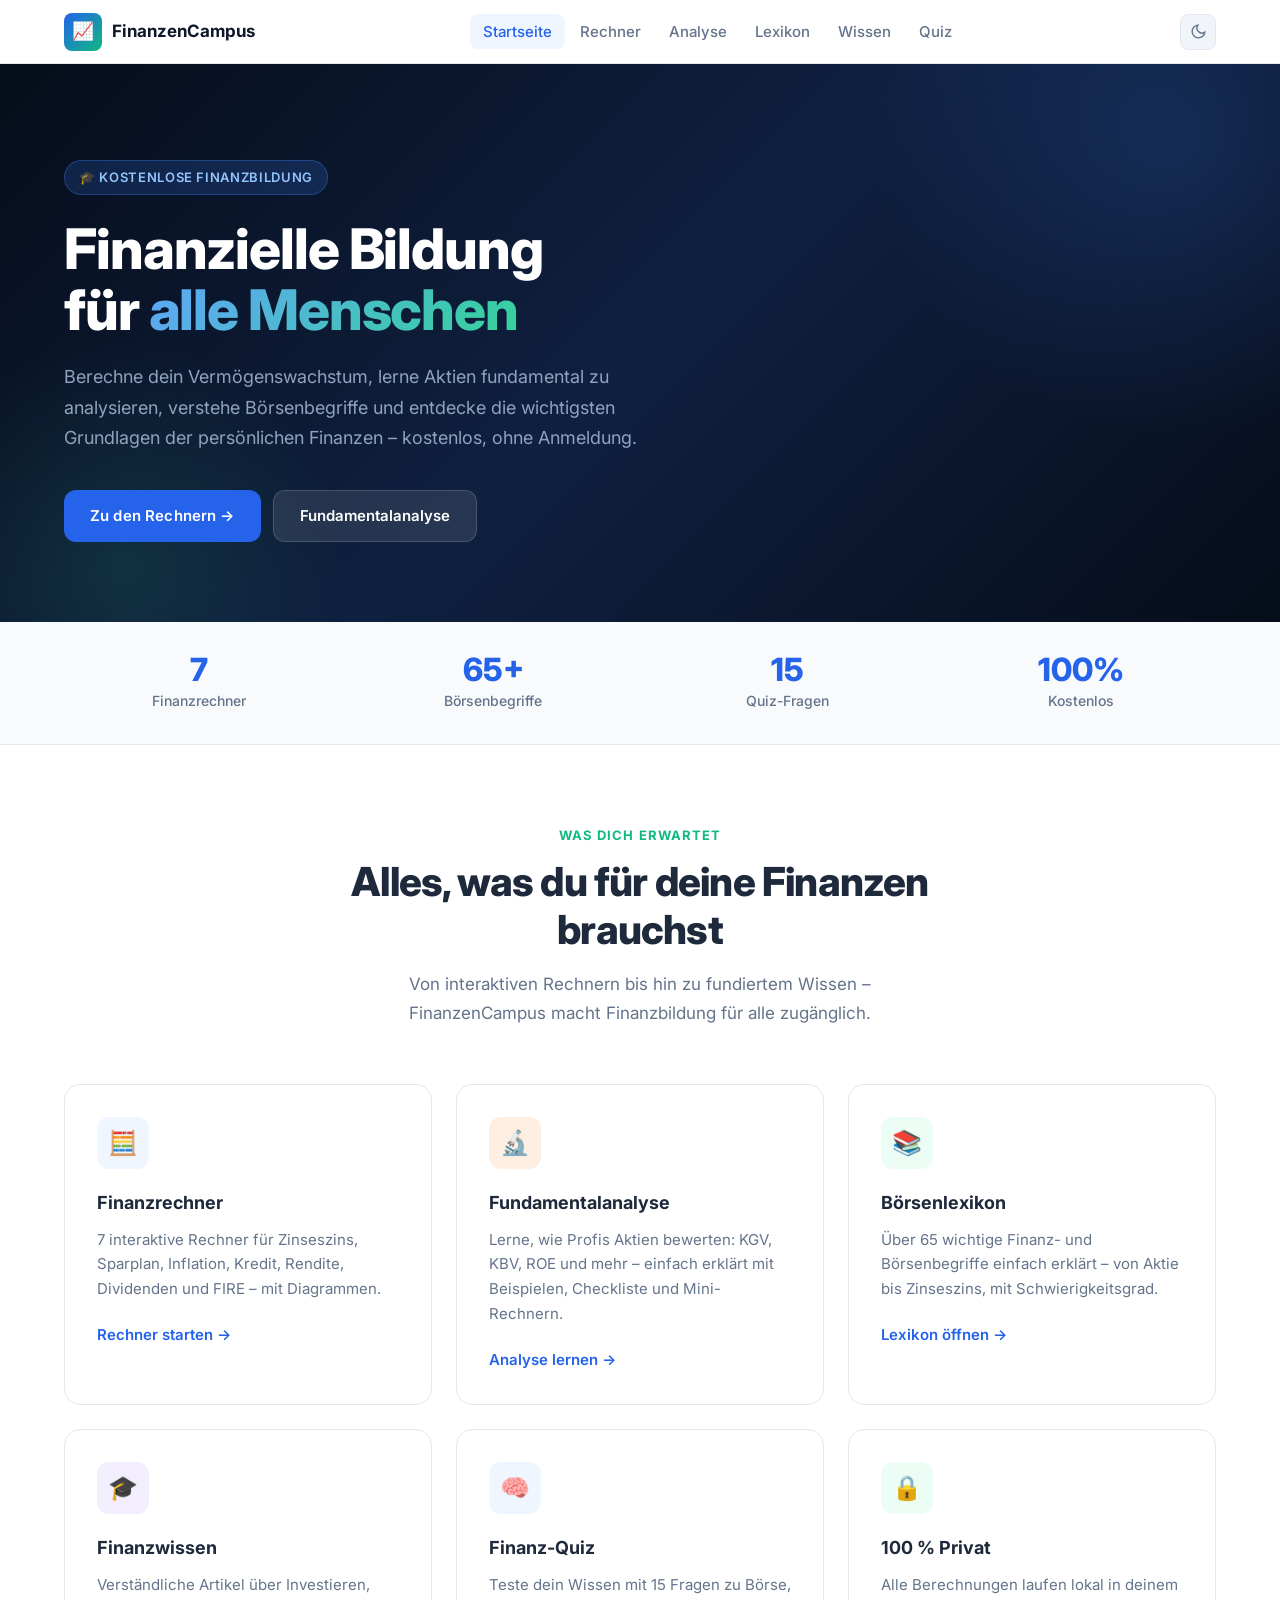
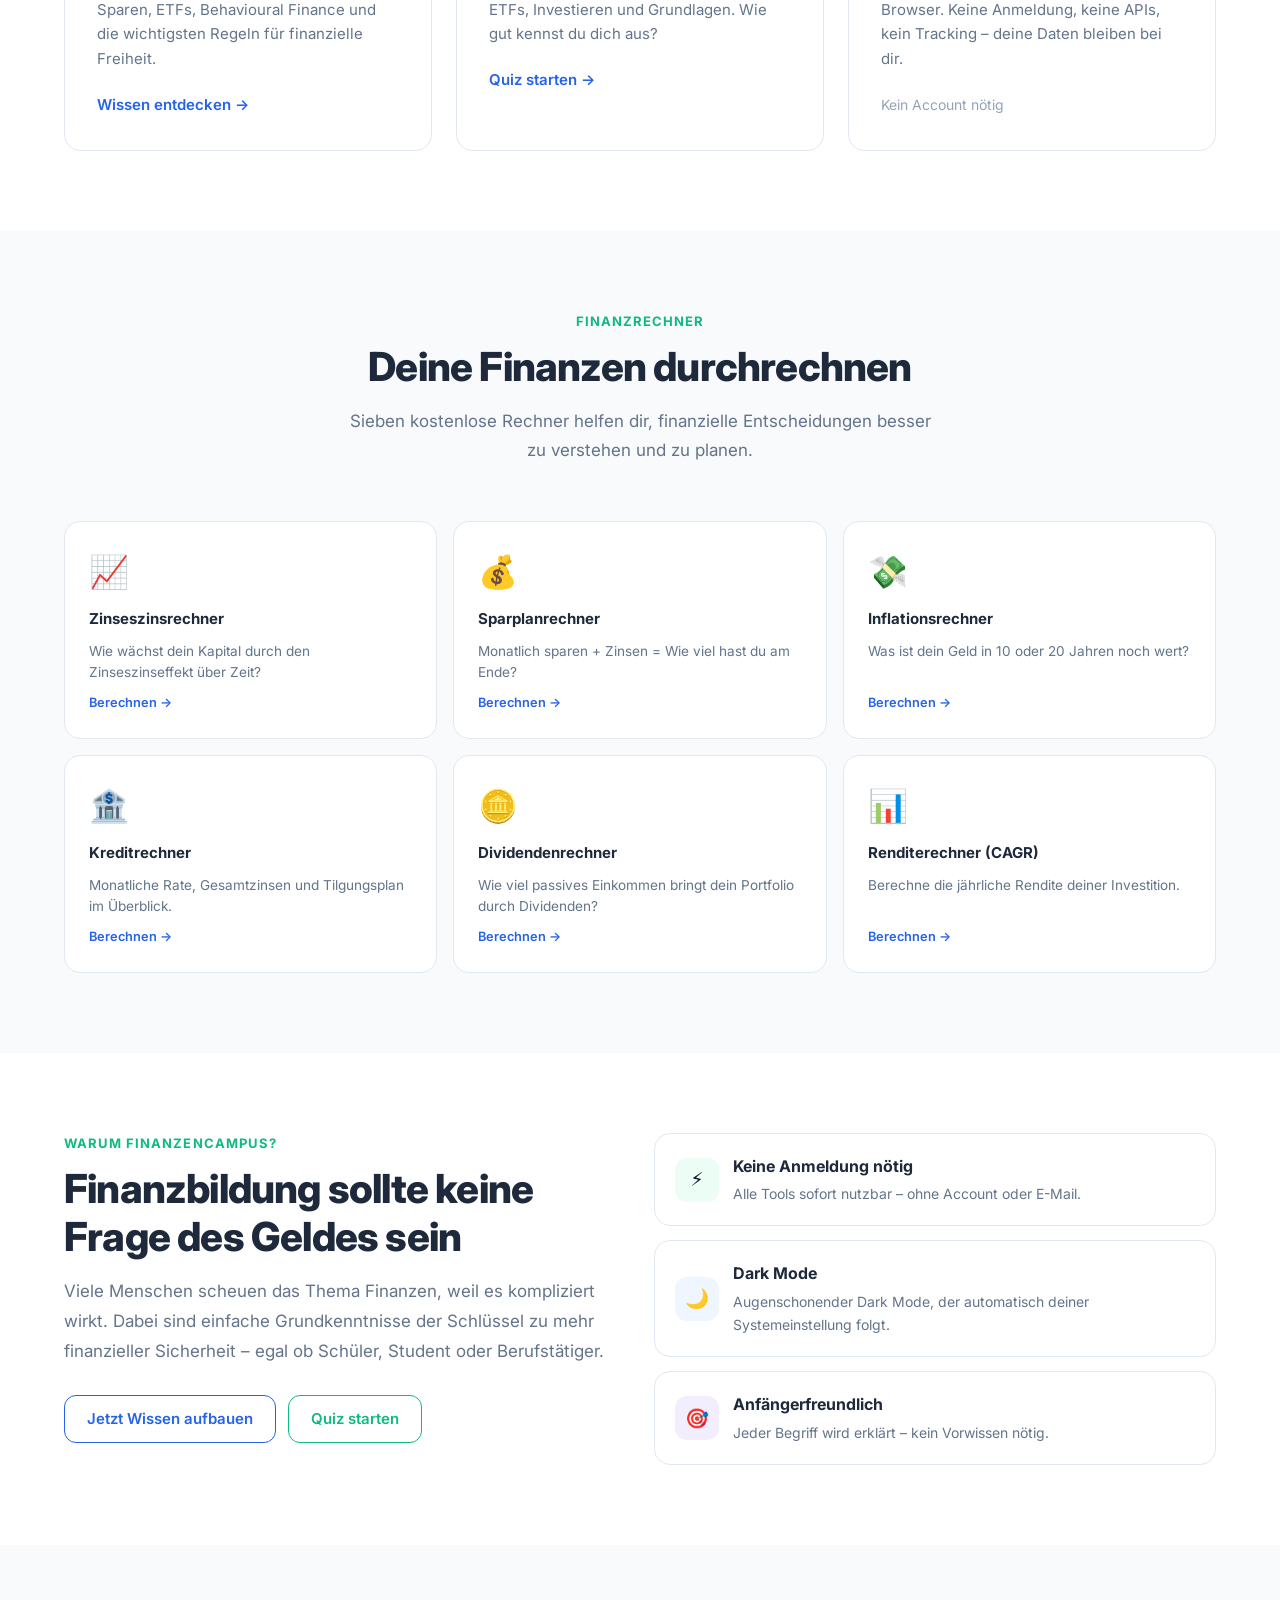
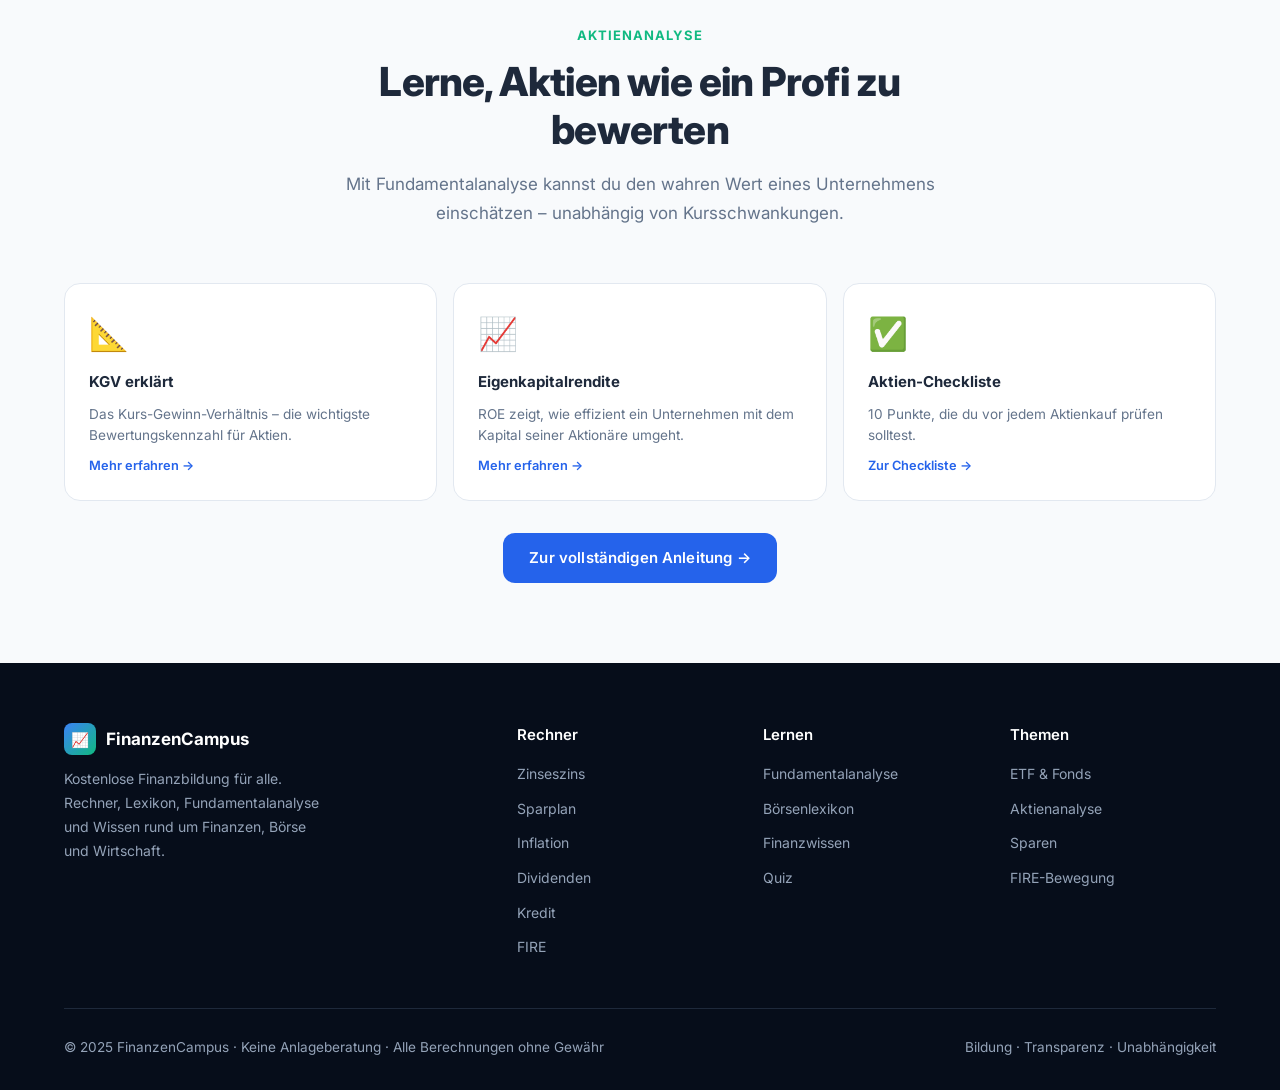
==== commit 7dd05e0c: "Add dark mode, logo support, Fundamentalanalyse page and Quiz Dark mode: - Full CSS custom property " ====
--- a/index.html
+++ b/index.html
@@ -3,10 +3,10 @@
 <head>
   <meta charset="UTF-8">
   <meta name="viewport" content="width=device-width, initial-scale=1.0">
-  <meta name="description" content="FinanzenCampus – Kostenlose Finanzrechner, Börsenlexikon und Finanzwissen für alle. Zinseszins, Inflation, Sparplan und mehr.">
-  <meta name="keywords" content="finanzrechner, zinseszinsrechner, inflationsrechner, sparplanrechner, finanzbegriffe, finanzbildung">
+  <meta name="description" content="FinanzenCampus – kostenlose Finanzrechner, Börsenlexikon, Fundamentalanalyse und Finanzwissen für Einsteiger und Fortgeschrittene.">
   <title>FinanzenCampus – Finanzielle Bildung für alle</title>
   <link rel="icon" href="/images/favicon.ico">
+  <script>document.documentElement.setAttribute('data-theme',localStorage.getItem('fc-theme')||(window.matchMedia('(prefers-color-scheme:dark)').matches?'dark':'light'))</script>
   <link rel="stylesheet" href="/css/style.css">
 </head>
 <body>
@@ -14,26 +14,37 @@
 <nav>
   <div class="nav-container">
     <a href="/index.html" class="nav-logo">
-      <div class="nav-logo-icon">📈</div>
-      FinanzenCampus
+      <img src="/images/logo.png" alt="FinanzenCampus Logo" class="nav-logo-img" onerror="this.style.display='none';this.nextElementSibling.style.display='flex'">
+      <div class="nav-logo-fallback" style="display:none">📈</div>
+      <span>FinanzenCampus</span>
     </a>
     <ul class="nav-links">
       <li><a href="/index.html" class="active">Startseite</a></li>
       <li><a href="/rechner.html">Rechner</a></li>
+      <li><a href="/fundamentalanalyse.html">Analyse</a></li>
       <li><a href="/lexikon.html">Lexikon</a></li>
       <li><a href="/wissen.html">Wissen</a></li>
+      <li><a href="/quiz.html">Quiz</a></li>
     </ul>
-    <button class="hamburger" onclick="toggleMenu()" aria-label="Menü öffnen">
-      <span></span><span></span><span></span>
-    </button>
+    <div class="nav-actions">
+      <button class="theme-btn" onclick="toggleTheme()" title="Erscheinungsbild wechseln" aria-label="Dark Mode">
+        <svg class="th-icon moon" viewBox="0 0 24 24"><path d="M21 12.79A9 9 0 1 1 11.21 3 7 7 0 0 0 21 12.79z"/></svg>
+        <svg class="th-icon sun" viewBox="0 0 24 24"><circle cx="12" cy="12" r="5"/><line x1="12" y1="1" x2="12" y2="3"/><line x1="12" y1="21" x2="12" y2="23"/><line x1="4.22" y1="4.22" x2="5.64" y2="5.64"/><line x1="18.36" y1="18.36" x2="19.78" y2="19.78"/><line x1="1" y1="12" x2="3" y2="12"/><line x1="21" y1="12" x2="23" y2="12"/><line x1="4.22" y1="19.78" x2="5.64" y2="18.36"/><line x1="18.36" y1="5.64" x2="19.78" y2="4.22"/></svg>
+      </button>
+      <button class="hamburger" onclick="toggleMenu()" aria-label="Menü">
+        <span></span><span></span><span></span>
+      </button>
+    </div>
   </div>
 </nav>
 <div class="mobile-menu" id="mobileMenu">
   <ul>
     <li><a href="/index.html">Startseite</a></li>
     <li><a href="/rechner.html">Rechner</a></li>
+    <li><a href="/fundamentalanalyse.html">Analyse</a></li>
     <li><a href="/lexikon.html">Lexikon</a></li>
     <li><a href="/wissen.html">Wissen</a></li>
+    <li><a href="/quiz.html">Quiz</a></li>
   </ul>
 </div>
 
@@ -46,11 +57,11 @@
         Finanzielle Bildung<br>für <span>alle Menschen</span>
       </h1>
       <p class="hero-subtitle">
-        Berechne dein Vermögenswachstum, verstehe Börsenbegriffe und lerne die wichtigsten Grundlagen der persönlichen Finanzen – alles kostenlos, ohne Anmeldung.
+        Berechne dein Vermögenswachstum, lerne Aktien fundamental zu analysieren, verstehe Börsenbegriffe und entdecke die wichtigsten Grundlagen der persönlichen Finanzen – kostenlos, ohne Anmeldung.
       </p>
       <div class="hero-buttons">
         <a href="/rechner.html" class="btn-primary">Zu den Rechnern →</a>
-        <a href="/lexikon.html" class="btn-secondary">Börsenlexikon</a>
+        <a href="/fundamentalanalyse.html" class="btn-secondary">Fundamentalanalyse</a>
       </div>
     </div>
   </div>
@@ -60,9 +71,9 @@
 <section class="stats-bar">
   <div class="container">
     <div class="stats-grid">
-      <div class="stat-item"><h3>6</h3><p>Finanzrechner</p></div>
-      <div class="stat-item"><h3>60+</h3><p>Börsenbegriffe</p></div>
-      <div class="stat-item"><h3>10+</h3><p>Wissensartikel</p></div>
+      <div class="stat-item"><h3>7</h3><p>Finanzrechner</p></div>
+      <div class="stat-item"><h3>65+</h3><p>Börsenbegriffe</p></div>
+      <div class="stat-item"><h3>15</h3><p>Quiz-Fragen</p></div>
       <div class="stat-item"><h3>100%</h3><p>Kostenlos</p></div>
     </div>
   </div>
@@ -74,26 +85,44 @@
     <div class="section-header">
       <span class="section-label">Was dich erwartet</span>
       <h2 class="section-title">Alles, was du für deine Finanzen brauchst</h2>
-      <p class="section-desc">Von praktischen Rechnern bis hin zu fundiertem Wissen – FinanzenCampus macht Finanzbildung zugänglich und verständlich.</p>
+      <p class="section-desc">Von interaktiven Rechnern bis hin zu fundiertem Wissen – FinanzenCampus macht Finanzbildung für alle zugänglich.</p>
     </div>
     <div class="card-grid">
       <div class="card">
         <div class="card-icon icon-blue">🧮</div>
         <h3>Finanzrechner</h3>
-        <p>Berechne Zinseszins, Inflation, Sparplan, Kredit und mehr – interaktiv und sofort. Visualisiere dein Vermögenswachstum über die Zeit.</p>
+        <p>7 interaktive Rechner für Zinseszins, Sparplan, Inflation, Kredit, Rendite, Dividenden und FIRE – mit Diagrammen.</p>
         <a href="/rechner.html" class="card-link">Rechner starten →</a>
+      </div>
+      <div class="card">
+        <div class="card-icon icon-orange">🔬</div>
+        <h3>Fundamentalanalyse</h3>
+        <p>Lerne, wie Profis Aktien bewerten: KGV, KBV, ROE und mehr – einfach erklärt mit Beispielen, Checkliste und Mini-Rechnern.</p>
+        <a href="/fundamentalanalyse.html" class="card-link">Analyse lernen →</a>
       </div>
       <div class="card">
         <div class="card-icon icon-green">📚</div>
         <h3>Börsenlexikon</h3>
-        <p>Über 60 wichtige Finanz- und Börsenbegriffe einfach erklärt. Von Aktie bis Zinseszins – mit Schwierigkeitsgrad und durchsuchbar.</p>
+        <p>Über 65 wichtige Finanz- und Börsenbegriffe einfach erklärt – von Aktie bis Zinseszins, mit Schwierigkeitsgrad.</p>
         <a href="/lexikon.html" class="card-link">Lexikon öffnen →</a>
       </div>
       <div class="card">
         <div class="card-icon icon-purple">🎓</div>
         <h3>Finanzwissen</h3>
-        <p>Verständliche Artikel über Investieren, Sparen, ETFs, die Macht des Zinseszinses und die wichtigsten Regeln für finanzielle Freiheit.</p>
+        <p>Verständliche Artikel über Investieren, Sparen, ETFs, Behavioural Finance und die wichtigsten Regeln für finanzielle Freiheit.</p>
         <a href="/wissen.html" class="card-link">Wissen entdecken →</a>
+      </div>
+      <div class="card">
+        <div class="card-icon icon-blue">🧠</div>
+        <h3>Finanz-Quiz</h3>
+        <p>Teste dein Wissen mit 15 Fragen zu Börse, ETFs, Investieren und Grundlagen. Wie gut kennst du dich aus?</p>
+        <a href="/quiz.html" class="card-link">Quiz starten →</a>
+      </div>
+      <div class="card">
+        <div class="card-icon icon-green">🔒</div>
+        <h3>100 % Privat</h3>
+        <p>Alle Berechnungen laufen lokal in deinem Browser. Keine Anmeldung, keine APIs, kein Tracking – deine Daten bleiben bei dir.</p>
+        <span style="font-size:.875rem;color:var(--text-faint)">Kein Account nötig</span>
       </div>
     </div>
   </div>
@@ -105,7 +134,7 @@
     <div class="section-header">
       <span class="section-label">Finanzrechner</span>
       <h2 class="section-title">Deine Finanzen durchrechnen</h2>
-      <p class="section-desc">Sechs kostenlose Rechner, die dir helfen, finanzielle Entscheidungen besser zu verstehen und zu planen.</p>
+      <p class="section-desc">Sieben kostenlose Rechner helfen dir, finanzielle Entscheidungen besser zu verstehen und zu planen.</p>
     </div>
     <div class="calc-grid">
       <a href="/rechner.html#zinseszins" class="calc-card">
@@ -121,7 +150,7 @@
         <span class="arrow">Berechnen →</span>
       </a>
       <a href="/rechner.html#inflation" class="calc-card">
-        <span class="ci">🔥</span>
+        <span class="ci">💸</span>
         <h3>Inflationsrechner</h3>
         <p>Was ist dein Geld in 10 oder 20 Jahren noch wert?</p>
         <span class="arrow">Berechnen →</span>
@@ -132,16 +161,16 @@
         <p>Monatliche Rate, Gesamtzinsen und Tilgungsplan im Überblick.</p>
         <span class="arrow">Berechnen →</span>
       </a>
+      <a href="/rechner.html#dividenden" class="calc-card">
+        <span class="ci">🪙</span>
+        <h3>Dividendenrechner</h3>
+        <p>Wie viel passives Einkommen bringt dein Portfolio durch Dividenden?</p>
+        <span class="arrow">Berechnen →</span>
+      </a>
       <a href="/rechner.html#rendite" class="calc-card">
         <span class="ci">📊</span>
-        <h3>Renditerechner</h3>
-        <p>Berechne die jährliche Rendite (CAGR) deiner Investition.</p>
-        <span class="arrow">Berechnen →</span>
-      </a>
-      <a href="/rechner.html#fire" class="calc-card">
-        <span class="ci">🔥</span>
-        <h3>FIRE-Rechner</h3>
-        <p>Wie viel brauchst du für finanzielle Unabhängigkeit?</p>
+        <h3>Renditerechner (CAGR)</h3>
+        <p>Berechne die jährliche Rendite deiner Investition.</p>
         <span class="arrow">Berechnen →</span>
       </a>
     </div>
@@ -154,38 +183,32 @@
     <div class="text-2col">
       <div>
         <span class="section-label">Warum FinanzenCampus?</span>
-        <h2 class="section-title" style="text-align:left">Finanzbildung sollte keine Frage des Geldes sein</h2>
-        <p style="color:var(--gray-500);font-size:1.0625rem;line-height:1.75;margin-bottom:28px">
-          Viele Menschen scheuen sich vor dem Thema Finanzen, weil es kompliziert oder für sie nicht relevant wirkt. Dabei sind einfache Grundkenntnisse der Schlüssel zu mehr finanzieller Sicherheit – egal ob Schüler, Student oder Berufstätiger.
+        <h2 class="section-title" style="text-align:left;max-width:none">Finanzbildung sollte keine Frage des Geldes sein</h2>
+        <p style="color:var(--text-muted);font-size:1.0625rem;line-height:1.75;margin-bottom:28px">
+          Viele Menschen scheuen das Thema Finanzen, weil es kompliziert wirkt. Dabei sind einfache Grundkenntnisse der Schlüssel zu mehr finanzieller Sicherheit – egal ob Schüler, Student oder Berufstätiger.
         </p>
-        <a href="/wissen.html" class="btn-outline">Jetzt Wissen aufbauen</a>
-      </div>
-      <div>
-        <div class="card" style="margin-bottom:16px">
+        <div style="display:flex;gap:12px;flex-wrap:wrap">
+          <a href="/wissen.html" class="btn-outline">Jetzt Wissen aufbauen</a>
+          <a href="/quiz.html" class="btn-outline" style="border-color:var(--accent);color:var(--accent)">Quiz starten</a>
+        </div>
+      </div>
+      <div style="display:flex;flex-direction:column;gap:14px">
+        <div class="card" style="padding:20px">
           <div style="display:flex;align-items:center;gap:14px">
-            <div class="card-icon icon-green" style="margin:0;flex-shrink:0">⚡</div>
-            <div>
-              <h4 style="font-weight:700;margin-bottom:4px">Keine Anmeldung nötig</h4>
-              <p style="margin:0;font-size:.9rem;color:var(--gray-500)">Alle Rechner und Inhalte sind sofort nutzbar – ohne Account oder E-Mail.</p>
-            </div>
+            <div class="card-icon icon-green" style="margin:0;flex-shrink:0;width:44px;height:44px;font-size:1.2rem">⚡</div>
+            <div><h4 style="font-weight:700;margin-bottom:3px;color:var(--text-strong)">Keine Anmeldung nötig</h4><p style="margin:0;font-size:.875rem;color:var(--text-muted)">Alle Tools sofort nutzbar – ohne Account oder E-Mail.</p></div>
           </div>
         </div>
-        <div class="card" style="margin-bottom:16px">
+        <div class="card" style="padding:20px">
           <div style="display:flex;align-items:center;gap:14px">
-            <div class="card-icon icon-blue" style="margin:0;flex-shrink:0">🔒</div>
-            <div>
-              <h4 style="font-weight:700;margin-bottom:4px">Keine Live-Daten, kein Tracking</h4>
-              <p style="margin:0;font-size:.9rem;color:var(--gray-500)">Alle Berechnungen laufen lokal in deinem Browser. Deine Daten bleiben bei dir.</p>
-            </div>
+            <div class="card-icon icon-blue" style="margin:0;flex-shrink:0;width:44px;height:44px;font-size:1.2rem">🌙</div>
+            <div><h4 style="font-weight:700;margin-bottom:3px;color:var(--text-strong)">Dark Mode</h4><p style="margin:0;font-size:.875rem;color:var(--text-muted)">Augenschonender Dark Mode, der automatisch deiner Systemeinstellung folgt.</p></div>
           </div>
         </div>
-        <div class="card">
+        <div class="card" style="padding:20px">
           <div style="display:flex;align-items:center;gap:14px">
-            <div class="card-icon icon-purple" style="margin:0;flex-shrink:0">🎯</div>
-            <div>
-              <h4 style="font-weight:700;margin-bottom:4px">Auf das Wesentliche fokussiert</h4>
-              <p style="margin:0;font-size:.9rem;color:var(--gray-500)">Keine Werbung, keine Produkte – nur nützliche Inhalte für deine Finanzbildung.</p>
-            </div>
+            <div class="card-icon icon-purple" style="margin:0;flex-shrink:0;width:44px;height:44px;font-size:1.2rem">🎯</div>
+            <div><h4 style="font-weight:700;margin-bottom:3px;color:var(--text-strong)">Anfängerfreundlich</h4><p style="margin:0;font-size:.875rem;color:var(--text-muted)">Jeder Begriff wird erklärt – kein Vorwissen nötig.</p></div>
           </div>
         </div>
       </div>
@@ -193,33 +216,36 @@
   </div>
 </section>
 
-<!-- LEXIKON PREVIEW -->
+<!-- FUNDAMENTALANALYSE TEASER -->
 <section class="section section-alt">
   <div class="container">
     <div class="section-header">
-      <span class="section-label">Börsenlexikon</span>
-      <h2 class="section-title">Die wichtigsten Begriffe erklärt</h2>
-      <p class="section-desc">Verstehe die Sprache der Finanzmärkte. Unser Lexikon erklärt über 60 Begriffe verständlich und kompakt.</p>
+      <span class="section-label">Aktienanalyse</span>
+      <h2 class="section-title">Lerne, Aktien wie ein Profi zu bewerten</h2>
+      <p class="section-desc">Mit Fundamentalanalyse kannst du den wahren Wert eines Unternehmens einschätzen – unabhängig von Kursschwankungen.</p>
     </div>
     <div class="calc-grid" style="margin-bottom:32px">
-      <div class="calc-card" style="cursor:default">
-        <span class="ci">💹</span>
-        <h3>ETF</h3>
-        <p>Exchange Traded Fund – börsengehandelter Indexfonds, der einen Markt kostengünstig abbildet.</p>
-      </div>
-      <div class="calc-card" style="cursor:default">
-        <span class="ci">📉</span>
-        <h3>Volatilität</h3>
-        <p>Maß für die Schwankungsbreite eines Wertpapiers – je höher, desto risikoreicher die Anlage.</p>
-      </div>
-      <div class="calc-card" style="cursor:default">
-        <span class="ci">🔄</span>
-        <h3>Zinseszins</h3>
-        <p>Zinsen auf Zinsen – das achte Weltwunder laut Einstein. Der stärkste Hebel beim langfristigen Sparen.</p>
-      </div>
+      <a href="/fundamentalanalyse.html#kgv" class="calc-card">
+        <span class="ci">📐</span>
+        <h3>KGV erklärt</h3>
+        <p>Das Kurs-Gewinn-Verhältnis – die wichtigste Bewertungskennzahl für Aktien.</p>
+        <span class="arrow">Mehr erfahren →</span>
+      </a>
+      <a href="/fundamentalanalyse.html#roe" class="calc-card">
+        <span class="ci">📈</span>
+        <h3>Eigenkapitalrendite</h3>
+        <p>ROE zeigt, wie effizient ein Unternehmen mit dem Kapital seiner Aktionäre umgeht.</p>
+        <span class="arrow">Mehr erfahren →</span>
+      </a>
+      <a href="/fundamentalanalyse.html#checkliste" class="calc-card">
+        <span class="ci">✅</span>
+        <h3>Aktien-Checkliste</h3>
+        <p>10 Punkte, die du vor jedem Aktienkauf prüfen solltest.</p>
+        <span class="arrow">Zur Checkliste →</span>
+      </a>
     </div>
     <div class="text-center">
-      <a href="/lexikon.html" class="btn-primary">Zum vollständigen Lexikon →</a>
+      <a href="/fundamentalanalyse.html" class="btn-primary">Zur vollständigen Anleitung →</a>
     </div>
   </div>
 </section>
@@ -230,10 +256,11 @@
     <div class="footer-grid">
       <div class="footer-brand">
         <div class="footer-brand-name">
-          <div class="footer-brand-icon">📈</div>
+          <img src="/images/logo.png" alt="" class="footer-logo-img" onerror="this.style.display='none';this.nextElementSibling.style.display='flex'">
+          <div class="footer-brand-icon" style="display:none">📈</div>
           FinanzenCampus
         </div>
-        <p>Kostenlose Finanzbildung für alle. Rechner, Lexikon und Wissen rund um Finanzen, Börse und Wirtschaft.</p>
+        <p>Kostenlose Finanzbildung für alle. Rechner, Lexikon, Fundamentalanalyse und Wissen rund um Finanzen, Börse und Wirtschaft.</p>
       </div>
       <div class="footer-col">
         <h4>Rechner</h4>
@@ -241,25 +268,25 @@
           <li><a href="/rechner.html#zinseszins">Zinseszins</a></li>
           <li><a href="/rechner.html#sparplan">Sparplan</a></li>
           <li><a href="/rechner.html#inflation">Inflation</a></li>
+          <li><a href="/rechner.html#dividenden">Dividenden</a></li>
           <li><a href="/rechner.html#kredit">Kredit</a></li>
-          <li><a href="/rechner.html#rendite">Rendite</a></li>
           <li><a href="/rechner.html#fire">FIRE</a></li>
         </ul>
       </div>
       <div class="footer-col">
         <h4>Lernen</h4>
         <ul class="footer-links">
+          <li><a href="/fundamentalanalyse.html">Fundamentalanalyse</a></li>
           <li><a href="/lexikon.html">Börsenlexikon</a></li>
           <li><a href="/wissen.html">Finanzwissen</a></li>
-          <li><a href="/wissen.html#grundlagen">Grundlagen</a></li>
-          <li><a href="/wissen.html#investieren">Investieren</a></li>
+          <li><a href="/quiz.html">Quiz</a></li>
         </ul>
       </div>
       <div class="footer-col">
         <h4>Themen</h4>
         <ul class="footer-links">
           <li><a href="/wissen.html">ETF & Fonds</a></li>
-          <li><a href="/wissen.html">Aktien</a></li>
+          <li><a href="/wissen.html">Aktienanalyse</a></li>
           <li><a href="/wissen.html">Sparen</a></li>
           <li><a href="/wissen.html">FIRE-Bewegung</a></li>
         </ul>
--- a/css/style.css
+++ b/css/style.css
@@ -1,211 +1,382 @@
 @import url('https://fonts.googleapis.com/css2?family=Inter:wght@300;400;500;600;700;800&display=swap');
 
-*{margin:0;padding:0;box-sizing:border-box}
-
+*,*::before,*::after{margin:0;padding:0;box-sizing:border-box}
+
+/* ===================================================
+   DESIGN TOKENS – Light (default) + Dark mode
+   =================================================== */
 :root{
+  /* Brand */
   --primary:#2563eb;
   --primary-dark:#1d4ed8;
-  --primary-light:#eff6ff;
   --accent:#10b981;
   --accent-dark:#059669;
-  --accent-light:#ecfdf5;
-  --dark:#0f172a;
-  --gray-700:#374151;
-  --gray-500:#6b7280;
-  --gray-400:#9ca3af;
-  --gray-200:#e5e7eb;
-  --gray-100:#f9fafb;
-  --white:#fff;
-  --shadow:0 1px 3px rgba(0,0,0,.1),0 1px 2px rgba(0,0,0,.06);
-  --shadow-md:0 4px 6px -1px rgba(0,0,0,.1),0 2px 4px -1px rgba(0,0,0,.06);
-  --shadow-lg:0 10px 15px -3px rgba(0,0,0,.1),0 4px 6px -2px rgba(0,0,0,.05);
+
+  /* Layout */
   --radius-sm:8px;
   --radius:12px;
   --radius-lg:16px;
   --t:.2s ease;
-  --nav:64px
+  --nav:64px;
+
+  /* Light-mode surface tokens */
+  --bg:#ffffff;
+  --bg-alt:#f8fafc;
+  --bg-card:#ffffff;
+  --bg-muted:#f1f5f9;
+  --text:#0f172a;
+  --text-strong:#1e293b;
+  --text-muted:#64748b;
+  --text-faint:#94a3b8;
+  --border:#e2e8f0;
+  --border-strong:#cbd5e1;
+  --nav-bg:rgba(255,255,255,.92);
+  --primary-subtle:#eff6ff;
+  --accent-subtle:#ecfdf5;
+  --result-grad:linear-gradient(135deg,#eff6ff,#ecfdf5);
+  --hero-text:#94a3b8;
+  --shadow:0 1px 3px rgba(0,0,0,.08),0 1px 2px rgba(0,0,0,.05);
+  --shadow-md:0 4px 6px -1px rgba(0,0,0,.08),0 2px 4px rgba(0,0,0,.05);
+  --shadow-lg:0 10px 20px -4px rgba(0,0,0,.1),0 4px 8px rgba(0,0,0,.06);
+  --shadow-hover:0 16px 32px -6px rgba(0,0,0,.14),0 6px 12px rgba(0,0,0,.08);
+}
+
+[data-theme="dark"]{
+  --primary:#3b82f6;
+  --primary-dark:#2563eb;
+  --accent:#34d399;
+  --accent-dark:#10b981;
+  --bg:#0d1117;
+  --bg-alt:#131921;
+  --bg-card:#1a2236;
+  --bg-muted:#1e293b;
+  --text:#cdd9e5;
+  --text-strong:#e6edf3;
+  --text-muted:#7d8590;
+  --text-faint:#545d68;
+  --border:#2d3748;
+  --border-strong:#4a5568;
+  --nav-bg:rgba(13,17,23,.96);
+  --primary-subtle:#172042;
+  --accent-subtle:#0d2d26;
+  --result-grad:linear-gradient(135deg,#172042,#0d2d26);
+  --hero-text:#7d8590;
+  --shadow:0 1px 3px rgba(0,0,0,.4),0 1px 2px rgba(0,0,0,.3);
+  --shadow-md:0 4px 6px -1px rgba(0,0,0,.5),0 2px 4px rgba(0,0,0,.4);
+  --shadow-lg:0 10px 20px -4px rgba(0,0,0,.6),0 4px 8px rgba(0,0,0,.5);
+  --shadow-hover:0 16px 32px -6px rgba(0,0,0,.7),0 6px 12px rgba(0,0,0,.6);
+}
+
+/* Color transition – smooth theme switch */
+body,nav,.card,.calc-form-card,.calc-result-card,.term-card,.article-card,.calc-tab,
+input,select,footer,.stats-bar,.search-section,.article-head,.article-body,
+.info-box,.result-row,.quiz-option,.metric-card,.kpi-card,.checklist-item{
+  transition:background-color .25s ease,border-color .25s ease,color .2s ease;
 }
 
 html{scroll-behavior:smooth}
-body{font-family:'Inter',system-ui,sans-serif;color:var(--dark);background:var(--white);line-height:1.6;-webkit-font-smoothing:antialiased}
-
-/* NAV */
-nav{position:sticky;top:0;z-index:100;height:var(--nav);background:rgba(255,255,255,.92);backdrop-filter:blur(12px);-webkit-backdrop-filter:blur(12px);border-bottom:1px solid var(--gray-200);display:flex;align-items:center}
-.nav-container{max-width:1200px;margin:0 auto;padding:0 24px;width:100%;display:flex;align-items:center;justify-content:space-between}
-.nav-logo{display:flex;align-items:center;gap:10px;text-decoration:none;font-weight:700;font-size:1.1rem;color:var(--dark)}
-.nav-logo-icon{width:36px;height:36px;background:linear-gradient(135deg,var(--primary),var(--accent));border-radius:var(--radius-sm);display:flex;align-items:center;justify-content:center;color:#fff;font-size:1rem;flex-shrink:0}
+body{font-family:'Inter',system-ui,sans-serif;color:var(--text);background:var(--bg);line-height:1.6;-webkit-font-smoothing:antialiased}
+
+/* ===================================================
+   NAV
+   =================================================== */
+nav{position:sticky;top:0;z-index:100;height:var(--nav);background:var(--nav-bg);backdrop-filter:blur(14px);-webkit-backdrop-filter:blur(14px);border-bottom:1px solid var(--border);display:flex;align-items:center}
+.nav-container{max-width:1200px;margin:0 auto;padding:0 24px;width:100%;display:flex;align-items:center;justify-content:space-between;gap:16px}
+.nav-logo{display:flex;align-items:center;gap:10px;text-decoration:none;font-weight:700;font-size:1.0625rem;color:var(--text);flex-shrink:0}
+.nav-logo-img{height:38px;width:38px;object-fit:contain;border-radius:var(--radius-sm)}
+.nav-logo-fallback{width:38px;height:38px;background:linear-gradient(135deg,var(--primary),var(--accent));border-radius:var(--radius-sm);display:flex;align-items:center;justify-content:center;color:#fff;font-size:1.1rem;flex-shrink:0}
 .nav-links{display:flex;gap:2px;list-style:none}
-.nav-links a{text-decoration:none;color:var(--gray-500);font-weight:500;font-size:.9375rem;padding:8px 14px;border-radius:var(--radius-sm);transition:var(--t)}
-.nav-links a:hover,.nav-links a.active{color:var(--primary);background:var(--primary-light)}
-.hamburger{display:none;flex-direction:column;gap:5px;cursor:pointer;background:none;border:none;padding:8px}
-.hamburger span{width:22px;height:2px;background:var(--dark);border-radius:2px;display:block;transition:var(--t)}
-.mobile-menu{display:none;position:fixed;top:var(--nav);left:0;right:0;background:var(--white);border-bottom:1px solid var(--gray-200);padding:16px 24px;z-index:99;box-shadow:var(--shadow-lg)}
+.nav-links a{text-decoration:none;color:var(--text-muted);font-weight:500;font-size:.9375rem;padding:8px 13px;border-radius:var(--radius-sm);transition:var(--t)}
+.nav-links a:hover,.nav-links a.active{color:var(--primary);background:var(--primary-subtle)}
+.nav-actions{display:flex;align-items:center;gap:8px}
+
+/* Theme toggle */
+.theme-btn{width:36px;height:36px;border-radius:var(--radius-sm);border:1.5px solid var(--border);background:var(--bg-muted);cursor:pointer;display:flex;align-items:center;justify-content:center;color:var(--text-muted);transition:var(--t);flex-shrink:0}
+.theme-btn:hover{background:var(--border);color:var(--text)}
+.th-icon{width:17px;height:17px;flex-shrink:0;stroke-width:2;fill:none;stroke:currentColor}
+:not([data-theme="dark"]) .th-icon.sun,
+[data-theme="light"] .th-icon.sun{display:none}
+[data-theme="dark"] .th-icon.moon{display:none}
+
+/* Hamburger */
+.hamburger{display:none;flex-direction:column;gap:5px;cursor:pointer;background:none;border:none;padding:8px;flex-shrink:0}
+.hamburger span{width:22px;height:2px;background:var(--text);border-radius:2px;display:block;transition:var(--t)}
+.mobile-menu{display:none;position:fixed;top:var(--nav);left:0;right:0;background:var(--bg-card);border-bottom:1px solid var(--border);padding:16px 24px;z-index:99;box-shadow:var(--shadow-lg)}
 .mobile-menu.open{display:block}
 .mobile-menu ul{list-style:none;display:flex;flex-direction:column;gap:4px}
-.mobile-menu a{display:block;padding:12px 16px;text-decoration:none;color:var(--gray-700);font-weight:500;border-radius:var(--radius-sm);transition:var(--t)}
-.mobile-menu a:hover{background:var(--gray-100);color:var(--primary)}
-
-/* LAYOUT */
+.mobile-menu a{display:block;padding:12px 16px;text-decoration:none;color:var(--text);font-weight:500;border-radius:var(--radius-sm);transition:var(--t)}
+.mobile-menu a:hover{background:var(--bg-muted);color:var(--primary)}
+
+/* ===================================================
+   LAYOUT
+   =================================================== */
 .container{max-width:1200px;margin:0 auto;padding:0 24px}
 .section{padding:80px 0}
-.section-alt{background:var(--gray-100)}
+.section-alt{background:var(--bg-alt)}
 .section-header{text-align:center;max-width:600px;margin:0 auto 56px}
 .section-label{font-size:.8125rem;font-weight:700;color:var(--accent);text-transform:uppercase;letter-spacing:.08em;margin-bottom:12px;display:block}
-.section-title{font-size:clamp(1.75rem,3.5vw,2.5rem);font-weight:800;color:var(--dark);line-height:1.2;letter-spacing:-.02em;margin-bottom:16px}
-.section-desc{font-size:1.0625rem;color:var(--gray-500);line-height:1.7}
-
-/* HERO */
-.hero{background:linear-gradient(135deg,#0f172a 0%,#1e3a5f 50%,#0f172a 100%);padding:96px 0 80px;position:relative;overflow:hidden}
-.hero::before{content:'';position:absolute;top:-50%;right:-20%;width:600px;height:600px;background:radial-gradient(circle,rgba(37,99,235,.15) 0%,transparent 70%);pointer-events:none}
-.hero::after{content:'';position:absolute;bottom:-30%;left:-10%;width:400px;height:400px;background:radial-gradient(circle,rgba(16,185,129,.1) 0%,transparent 70%);pointer-events:none}
+.section-title{font-size:clamp(1.75rem,3.5vw,2.5rem);font-weight:800;color:var(--text-strong);line-height:1.2;letter-spacing:-.02em;margin-bottom:16px}
+.section-desc{font-size:1.0625rem;color:var(--text-muted);line-height:1.7}
+
+/* ===================================================
+   HERO
+   =================================================== */
+.hero{background:linear-gradient(135deg,#060d1a 0%,#0f2040 50%,#060d1a 100%);padding:96px 0 80px;position:relative;overflow:hidden}
+.hero::before{content:'';position:absolute;top:-40%;right:-15%;width:600px;height:600px;background:radial-gradient(circle,rgba(59,130,246,.18) 0%,transparent 70%);pointer-events:none}
+.hero::after{content:'';position:absolute;bottom:-30%;left:-8%;width:450px;height:450px;background:radial-gradient(circle,rgba(52,211,153,.12) 0%,transparent 70%);pointer-events:none}
 .hero-content{position:relative;z-index:1;max-width:740px}
-.hero-badge{display:inline-flex;align-items:center;gap:8px;background:rgba(37,99,235,.2);border:1px solid rgba(37,99,235,.4);color:#93c5fd;font-size:.8125rem;font-weight:600;padding:6px 14px;border-radius:100px;margin-bottom:24px;letter-spacing:.05em;text-transform:uppercase}
+.hero-badge{display:inline-flex;align-items:center;gap:8px;background:rgba(59,130,246,.18);border:1px solid rgba(59,130,246,.35);color:#93c5fd;font-size:.8125rem;font-weight:600;padding:6px 14px;border-radius:100px;margin-bottom:24px;letter-spacing:.05em;text-transform:uppercase}
 .hero-title{font-size:clamp(2.25rem,5vw,3.5rem);font-weight:800;color:#fff;line-height:1.1;margin-bottom:20px;letter-spacing:-.02em}
 .hero-title span{background:linear-gradient(135deg,#60a5fa,#34d399);-webkit-background-clip:text;-webkit-text-fill-color:transparent;background-clip:text}
-.hero-subtitle{font-size:1.125rem;color:#94a3b8;margin-bottom:36px;max-width:560px;line-height:1.7}
+.hero-subtitle{font-size:1.125rem;color:#8fa3bf;margin-bottom:36px;max-width:580px;line-height:1.7}
 .hero-buttons{display:flex;gap:12px;flex-wrap:wrap}
 
-/* BUTTONS */
-.btn-primary{background:var(--primary);color:#fff;padding:14px 28px;border-radius:var(--radius);font-weight:600;font-size:.9375rem;text-decoration:none;transition:var(--t);display:inline-flex;align-items:center;gap:8px;border:none;cursor:pointer;font-family:inherit}
-.btn-primary:hover{background:var(--primary-dark);transform:translateY(-1px);box-shadow:0 8px 25px rgba(37,99,235,.35)}
-.btn-secondary{background:rgba(255,255,255,.1);color:#fff;padding:14px 28px;border-radius:var(--radius);font-weight:600;font-size:.9375rem;text-decoration:none;transition:var(--t);display:inline-flex;align-items:center;gap:8px;border:1px solid rgba(255,255,255,.15);cursor:pointer}
-.btn-secondary:hover{background:rgba(255,255,255,.15)}
-.btn-outline{background:transparent;color:var(--primary);padding:12px 24px;border-radius:var(--radius);font-weight:600;font-size:.9375rem;text-decoration:none;transition:var(--t);display:inline-flex;align-items:center;gap:8px;border:1.5px solid var(--primary);cursor:pointer;font-family:inherit}
-.btn-outline:hover{background:var(--primary-light)}
-
-/* STATS BAR */
-.stats-bar{background:var(--gray-100);border-bottom:1px solid var(--gray-200);padding:32px 0}
+/* ===================================================
+   BUTTONS
+   =================================================== */
+.btn-primary{background:var(--primary);color:#fff;padding:13px 26px;border-radius:var(--radius);font-weight:600;font-size:.9375rem;text-decoration:none;transition:var(--t);display:inline-flex;align-items:center;gap:8px;border:none;cursor:pointer;font-family:inherit;letter-spacing:.01em}
+.btn-primary:hover{background:var(--primary-dark);transform:translateY(-1px);box-shadow:0 8px 24px rgba(59,130,246,.35)}
+.btn-secondary{background:rgba(255,255,255,.1);color:#fff;padding:13px 26px;border-radius:var(--radius);font-weight:600;font-size:.9375rem;text-decoration:none;transition:var(--t);display:inline-flex;align-items:center;gap:8px;border:1px solid rgba(255,255,255,.15);cursor:pointer}
+.btn-secondary:hover{background:rgba(255,255,255,.16);border-color:rgba(255,255,255,.25)}
+.btn-outline{background:transparent;color:var(--primary);padding:11px 22px;border-radius:var(--radius);font-weight:600;font-size:.9375rem;text-decoration:none;transition:var(--t);display:inline-flex;align-items:center;gap:8px;border:1.5px solid var(--primary);cursor:pointer;font-family:inherit}
+.btn-outline:hover{background:var(--primary-subtle)}
+
+/* ===================================================
+   STATS BAR
+   =================================================== */
+.stats-bar{background:var(--bg-alt);border-bottom:1px solid var(--border);padding:32px 0}
 .stats-grid{display:grid;grid-template-columns:repeat(4,1fr);gap:24px;text-align:center}
 .stat-item h3{font-size:2rem;font-weight:800;color:var(--primary);line-height:1;margin-bottom:4px}
-.stat-item p{font-size:.875rem;color:var(--gray-500);font-weight:500}
-
-/* CARDS */
+.stat-item p{font-size:.875rem;color:var(--text-muted);font-weight:500}
+
+/* ===================================================
+   CARDS
+   =================================================== */
 .card-grid{display:grid;grid-template-columns:repeat(3,1fr);gap:24px}
-.card{background:var(--white);border:1px solid var(--gray-200);border-radius:var(--radius-lg);padding:32px;transition:var(--t)}
-.card:hover{box-shadow:var(--shadow-lg);border-color:var(--gray-400);transform:translateY(-2px)}
+.card{background:var(--bg-card);border:1px solid var(--border);border-radius:var(--radius-lg);padding:32px;transition:var(--t)}
+.card:hover{box-shadow:var(--shadow-hover);border-color:var(--border-strong);transform:translateY(-2px)}
 .card-icon{width:52px;height:52px;border-radius:var(--radius);display:flex;align-items:center;justify-content:center;font-size:1.5rem;margin-bottom:20px}
-.icon-blue{background:var(--primary-light)}
-.icon-green{background:var(--accent-light)}
-.icon-purple{background:#f3f0ff}
-.icon-orange{background:#fff7ed}
-.card h3{font-size:1.125rem;font-weight:700;color:var(--dark);margin-bottom:10px}
-.card p{font-size:.9375rem;color:var(--gray-500);line-height:1.65;margin-bottom:20px}
+.icon-blue{background:var(--primary-subtle)}
+.icon-green{background:var(--accent-subtle)}
+.icon-purple{background:color-mix(in srgb,#a78bfa 15%,var(--bg-card))}
+.icon-orange{background:color-mix(in srgb,#fb923c 15%,var(--bg-card))}
+.card h3{font-size:1.125rem;font-weight:700;color:var(--text-strong);margin-bottom:10px}
+.card p{font-size:.9375rem;color:var(--text-muted);line-height:1.65;margin-bottom:20px}
 .card-link{font-size:.9375rem;font-weight:600;color:var(--primary);text-decoration:none;display:inline-flex;align-items:center;gap:6px;transition:var(--t)}
 .card-link:hover{gap:10px}
 
-/* CALCULATOR PREVIEW GRID */
+/* Quick-link calc cards */
 .calc-grid{display:grid;grid-template-columns:repeat(3,1fr);gap:16px}
-.calc-card{background:var(--white);border:1px solid var(--gray-200);border-radius:var(--radius-lg);padding:24px;text-decoration:none;color:inherit;transition:var(--t);display:flex;flex-direction:column;gap:10px}
-.calc-card:hover{box-shadow:var(--shadow-lg);border-color:var(--primary);transform:translateY(-2px)}
+.calc-card{background:var(--bg-card);border:1px solid var(--border);border-radius:var(--radius-lg);padding:24px;text-decoration:none;color:inherit;transition:var(--t);display:flex;flex-direction:column;gap:10px}
+.calc-card:hover{box-shadow:var(--shadow-hover);border-color:var(--primary);transform:translateY(-2px)}
 .calc-card .ci{font-size:2rem}
-.calc-card h3{font-size:.9375rem;font-weight:700;color:var(--dark)}
-.calc-card p{font-size:.85rem;color:var(--gray-500);line-height:1.55}
+.calc-card h3{font-size:.9375rem;font-weight:700;color:var(--text-strong)}
+.calc-card p{font-size:.85rem;color:var(--text-muted);line-height:1.55}
 .calc-card .arrow{font-size:.8rem;color:var(--primary);font-weight:600;margin-top:auto}
 
-/* PAGE HERO */
-.page-hero{background:linear-gradient(135deg,#0f172a 0%,#1e3a5f 100%);padding:56px 0;color:#fff}
+/* ===================================================
+   PAGE HERO
+   =================================================== */
+.page-hero{background:linear-gradient(135deg,#060d1a 0%,#0f2040 100%);padding:56px 0;color:#fff}
 .page-hero h1{font-size:clamp(1.75rem,3.5vw,2.5rem);font-weight:800;margin-bottom:12px;letter-spacing:-.02em}
-.page-hero p{font-size:1.0625rem;color:#94a3b8;max-width:560px;line-height:1.65}
-
-/* CALC TABS */
-.calc-tabs-wrap{background:var(--gray-100);border-bottom:1px solid var(--gray-200);position:sticky;top:var(--nav);z-index:50}
-.calc-tabs{display:flex;gap:4px;padding:10px 0;overflow-x:auto;scrollbar-width:none;max-width:1200px;margin:0 auto;padding-left:24px;padding-right:24px}
+.page-hero p{font-size:1.0625rem;color:#8fa3bf;max-width:580px;line-height:1.65}
+
+/* ===================================================
+   CALCULATOR TABS
+   =================================================== */
+.calc-tabs-wrap{background:var(--bg-alt);border-bottom:1px solid var(--border);position:sticky;top:var(--nav);z-index:50}
+.calc-tabs{display:flex;gap:4px;padding:10px 24px;overflow-x:auto;scrollbar-width:none;max-width:1200px;margin:0 auto}
 .calc-tabs::-webkit-scrollbar{display:none}
-.calc-tab{display:flex;align-items:center;gap:7px;padding:9px 16px;border-radius:var(--radius-sm);font-size:.875rem;font-weight:500;color:var(--gray-500);background:transparent;border:none;cursor:pointer;white-space:nowrap;transition:var(--t);font-family:inherit}
-.calc-tab:hover{background:var(--white);color:var(--dark)}
-.calc-tab.active{background:var(--white);color:var(--primary);font-weight:600;box-shadow:var(--shadow)}
-
-/* CALC PANELS */
+.calc-tab{display:flex;align-items:center;gap:7px;padding:9px 16px;border-radius:var(--radius-sm);font-size:.875rem;font-weight:500;color:var(--text-muted);background:transparent;border:none;cursor:pointer;white-space:nowrap;transition:var(--t);font-family:inherit}
+.calc-tab:hover{background:var(--bg-card);color:var(--text)}
+.calc-tab.active{background:var(--bg-card);color:var(--primary);font-weight:600;box-shadow:var(--shadow)}
 .calc-panels{padding:48px 0 80px}
 .calc-panel{display:none}
 .calc-panel.active{display:block}
 .calc-layout{display:grid;grid-template-columns:1fr 1fr;gap:28px;align-items:start}
 
-/* FORM */
-.calc-form-card,.calc-result-card{background:var(--white);border:1px solid var(--gray-200);border-radius:var(--radius-lg);padding:32px}
-.calc-form-card h2{font-size:1.375rem;font-weight:700;color:var(--dark);margin-bottom:6px}
-.calc-desc{font-size:.9rem;color:var(--gray-500);margin-bottom:28px;line-height:1.6}
+/* Forms */
+.calc-form-card,.calc-result-card{background:var(--bg-card);border:1px solid var(--border);border-radius:var(--radius-lg);padding:32px}
+.calc-form-card h2{font-size:1.375rem;font-weight:700;color:var(--text-strong);margin-bottom:6px}
+.calc-desc{font-size:.9rem;color:var(--text-muted);margin-bottom:28px;line-height:1.6}
 .form-group{margin-bottom:18px}
-.form-group label{display:block;font-size:.875rem;font-weight:600;color:var(--gray-700);margin-bottom:6px}
-.form-group input,.form-group select{width:100%;padding:11px 14px;border:1.5px solid var(--gray-200);border-radius:var(--radius-sm);font-size:.9375rem;color:var(--dark);background:var(--white);transition:var(--t);font-family:inherit;outline:none;-webkit-appearance:none;appearance:none}
-.form-group input:focus,.form-group select:focus{border-color:var(--primary);box-shadow:0 0 0 3px rgba(37,99,235,.1)}
-.input-hint{font-size:.8rem;color:var(--gray-400);margin-top:5px}
+.form-group label{display:block;font-size:.875rem;font-weight:600;color:var(--text-muted);margin-bottom:6px}
+.form-group input,.form-group select{width:100%;padding:11px 14px;border:1.5px solid var(--border);border-radius:var(--radius-sm);font-size:.9375rem;color:var(--text);background:var(--bg-muted);transition:var(--t);font-family:inherit;outline:none;-webkit-appearance:none;appearance:none}
+.form-group input:focus,.form-group select:focus{border-color:var(--primary);box-shadow:0 0 0 3px rgba(59,130,246,.15);background:var(--bg-card)}
+[data-theme="dark"] .form-group input,[data-theme="dark"] .form-group select{color:var(--text);background:var(--bg-muted)}
+.input-hint{font-size:.8rem;color:var(--text-faint);margin-top:5px}
 .form-row{display:grid;grid-template-columns:1fr 1fr;gap:14px}
 .calc-btn{width:100%;background:var(--primary);color:#fff;border:none;border-radius:var(--radius);padding:14px;font-size:1rem;font-weight:600;cursor:pointer;transition:var(--t);font-family:inherit;margin-top:8px;letter-spacing:.01em}
-.calc-btn:hover{background:var(--primary-dark);transform:translateY(-1px);box-shadow:0 6px 20px rgba(37,99,235,.3)}
-
-/* RESULTS */
-.calc-result-card h3{font-size:1.1rem;font-weight:700;color:var(--dark);margin-bottom:20px;padding-bottom:14px;border-bottom:1px solid var(--gray-200)}
-.result-empty{text-align:center;padding:48px 20px;color:var(--gray-400)}
+.calc-btn:hover{background:var(--primary-dark);transform:translateY(-1px);box-shadow:0 6px 20px rgba(59,130,246,.3)}
+
+/* Results */
+.calc-result-card h3{font-size:1.1rem;font-weight:700;color:var(--text-strong);margin-bottom:20px;padding-bottom:14px;border-bottom:1px solid var(--border)}
+.result-empty{text-align:center;padding:48px 20px;color:var(--text-faint)}
 .result-empty-icon{font-size:3rem;margin-bottom:12px;display:block}
 .result-empty p{font-size:.9375rem}
-.result-main{text-align:center;background:linear-gradient(135deg,#eff6ff,#ecfdf5);border-radius:var(--radius);padding:24px 20px;margin-bottom:20px;border:1px solid rgba(37,99,235,.15)}
-.result-main .rl{font-size:.75rem;font-weight:700;color:var(--gray-500);text-transform:uppercase;letter-spacing:.06em;margin-bottom:6px}
+.result-main{text-align:center;background:var(--result-grad);border-radius:var(--radius);padding:24px 20px;margin-bottom:20px;border:1px solid rgba(59,130,246,.2)}
+.result-main .rl{font-size:.75rem;font-weight:700;color:var(--text-muted);text-transform:uppercase;letter-spacing:.06em;margin-bottom:6px}
 .result-main .rv{font-size:2.25rem;font-weight:800;color:var(--primary);letter-spacing:-.03em;line-height:1}
-.result-main .rsv{font-size:.875rem;color:var(--gray-500);margin-top:6px}
+.result-main .rsv{font-size:.875rem;color:var(--text-muted);margin-top:6px}
 .result-rows{display:flex;flex-direction:column;gap:10px;margin-bottom:20px}
-.result-row{display:flex;justify-content:space-between;align-items:center;padding:9px 13px;background:var(--gray-100);border-radius:var(--radius-sm)}
-.result-row .rrl{font-size:.85rem;color:var(--gray-500)}
-.result-row .rrv{font-size:.9375rem;font-weight:600;color:var(--dark)}
+.result-row{display:flex;justify-content:space-between;align-items:center;padding:9px 13px;background:var(--bg-muted);border-radius:var(--radius-sm);border:1px solid var(--border)}
+.result-row .rrl{font-size:.85rem;color:var(--text-muted)}
+.result-row .rrv{font-size:.9375rem;font-weight:600;color:var(--text-strong)}
 .rrv.pos{color:var(--accent-dark)}
 .rrv.neg{color:#ef4444}
 .chart-wrap{position:relative;height:200px;margin-top:16px}
 
-/* LEXIKON */
-.search-section{background:var(--gray-100);padding:36px 0;border-bottom:1px solid var(--gray-200)}
+/* ===================================================
+   LEXIKON
+   =================================================== */
+.search-section{background:var(--bg-alt);padding:36px 0;border-bottom:1px solid var(--border)}
 .search-wrap{max-width:580px;margin:0 auto;position:relative}
-.search-wrap input{width:100%;padding:15px 20px 15px 50px;border:2px solid var(--gray-200);border-radius:var(--radius-lg);font-size:1rem;background:var(--white);transition:var(--t);font-family:inherit;outline:none}
-.search-wrap input:focus{border-color:var(--primary);box-shadow:0 0 0 4px rgba(37,99,235,.1)}
-.search-icon{position:absolute;left:16px;top:50%;transform:translateY(-50%);color:var(--gray-400);font-size:1.2rem;pointer-events:none}
-.search-count{text-align:center;margin-top:10px;font-size:.875rem;color:var(--gray-500)}
+.search-wrap input{width:100%;padding:15px 20px 15px 50px;border:2px solid var(--border);border-radius:var(--radius-lg);font-size:1rem;background:var(--bg-card);color:var(--text);transition:var(--t);font-family:inherit;outline:none}
+.search-wrap input:focus{border-color:var(--primary);box-shadow:0 0 0 4px rgba(59,130,246,.15)}
+.search-icon{position:absolute;left:16px;top:50%;transform:translateY(-50%);color:var(--text-faint);font-size:1.2rem;pointer-events:none}
+.search-count{text-align:center;margin-top:10px;font-size:.875rem;color:var(--text-muted)}
 .alpha-nav{display:flex;flex-wrap:wrap;gap:4px;justify-content:center;margin-bottom:40px}
-.alpha-btn{width:36px;height:36px;display:flex;align-items:center;justify-content:center;border-radius:var(--radius-sm);border:1px solid var(--gray-200);background:var(--white);font-size:.85rem;font-weight:600;color:var(--gray-400);text-decoration:none;transition:var(--t)}
-.alpha-btn.active{background:var(--primary-light);color:var(--primary);border-color:rgba(37,99,235,.3)}
+.alpha-btn{width:36px;height:36px;display:flex;align-items:center;justify-content:center;border-radius:var(--radius-sm);border:1px solid var(--border);background:var(--bg-card);font-size:.85rem;font-weight:600;color:var(--text-faint);text-decoration:none;transition:var(--t)}
+.alpha-btn.active:hover,.alpha-btn.active{background:var(--primary-subtle);color:var(--primary);border-color:var(--primary)}
 .lex-section{margin-bottom:48px}
-.alpha-heading{font-size:1.5rem;font-weight:800;color:var(--dark);margin-bottom:16px;padding-bottom:10px;border-bottom:2px solid var(--primary);display:inline-block}
+.alpha-heading{font-size:1.5rem;font-weight:800;color:var(--text-strong);margin-bottom:16px;padding-bottom:10px;border-bottom:2px solid var(--primary);display:inline-block}
 .term-grid{display:grid;grid-template-columns:repeat(2,1fr);gap:14px}
-.term-card{background:var(--white);border:1px solid var(--gray-200);border-radius:var(--radius);padding:22px;transition:var(--t)}
+.term-card{background:var(--bg-card);border:1px solid var(--border);border-radius:var(--radius);padding:22px;transition:var(--t)}
 .term-card:hover{border-color:var(--primary);box-shadow:var(--shadow-md)}
-.term-card h3{font-size:.9375rem;font-weight:700;color:var(--dark);margin-bottom:8px;display:flex;align-items:center;gap:8px;flex-wrap:wrap}
+.term-card h3{font-size:.9375rem;font-weight:700;color:var(--text-strong);margin-bottom:8px;display:flex;align-items:center;gap:8px;flex-wrap:wrap}
 .term-badge{font-size:.65rem;font-weight:700;padding:2px 8px;border-radius:100px;text-transform:uppercase;letter-spacing:.04em;white-space:nowrap}
-.b-basic{background:#ecfdf5;color:#065f46}
-.b-mid{background:#eff6ff;color:#1e40af}
-.b-adv{background:#fdf4ff;color:#6b21a8}
-.term-card p{font-size:.875rem;color:var(--gray-500);line-height:1.65}
-
-/* WISSEN */
+.b-basic{background:var(--accent-subtle);color:var(--accent-dark)}
+.b-mid{background:var(--primary-subtle);color:var(--primary)}
+.b-adv{background:color-mix(in srgb,#a78bfa 18%,var(--bg-card));color:#7c3aed}
+[data-theme="dark"] .b-adv{color:#a78bfa}
+.term-card p{font-size:.875rem;color:var(--text-muted);line-height:1.65}
+
+/* ===================================================
+   WISSEN
+   =================================================== */
 .wissen-grid{display:grid;grid-template-columns:repeat(2,1fr);gap:24px}
-.article-card{background:var(--white);border:1px solid var(--gray-200);border-radius:var(--radius-lg);overflow:hidden;transition:var(--t)}
-.article-card:hover{box-shadow:var(--shadow-lg);border-color:var(--gray-300);transform:translateY(-2px)}
+.article-card{background:var(--bg-card);border:1px solid var(--border);border-radius:var(--radius-lg);overflow:hidden;transition:var(--t)}
+.article-card:hover{box-shadow:var(--shadow-hover);border-color:var(--border-strong);transform:translateY(-2px)}
 .article-head{padding:28px 28px 0}
 .article-cat{font-size:.72rem;font-weight:700;text-transform:uppercase;letter-spacing:.08em;padding:4px 12px;border-radius:100px;display:inline-block;margin-bottom:14px}
-.cat-g{background:#ecfdf5;color:#065f46}
-.cat-i{background:#eff6ff;color:#1e40af}
-.cat-s{background:#fff7ed;color:#9a3412}
-.cat-b{background:#fdf4ff;color:#6b21a8}
-.article-card h3{font-size:1.0625rem;font-weight:700;color:var(--dark);margin-bottom:10px;line-height:1.35}
-.article-card .excerpt{font-size:.9rem;color:var(--gray-500);line-height:1.65}
+.cat-g{background:var(--accent-subtle);color:var(--accent-dark)}
+.cat-i{background:var(--primary-subtle);color:var(--primary)}
+.cat-s{background:color-mix(in srgb,#fb923c 18%,var(--bg-card));color:#c2410c}
+[data-theme="dark"] .cat-s{color:#fb923c}
+.cat-b{background:color-mix(in srgb,#a78bfa 18%,var(--bg-card));color:#6d28d9}
+[data-theme="dark"] .cat-b{color:#a78bfa}
+.article-card h3{font-size:1.0625rem;font-weight:700;color:var(--text-strong);margin-bottom:10px;line-height:1.35}
+.article-card .excerpt{font-size:.9rem;color:var(--text-muted);line-height:1.65}
 .article-body{padding:20px 28px 28px}
 .tips-list{list-style:none;display:flex;flex-direction:column;gap:11px;margin-top:14px}
-.tips-list li{display:flex;align-items:flex-start;gap:11px;font-size:.9rem;color:var(--gray-700);line-height:1.6}
+.tips-list li{display:flex;align-items:flex-start;gap:11px;font-size:.9rem;color:var(--text-muted);line-height:1.6}
 .tip-n{min-width:26px;height:26px;background:var(--primary);color:#fff;border-radius:50%;display:flex;align-items:center;justify-content:center;font-size:.72rem;font-weight:700;flex-shrink:0}
-.tip-c{min-width:20px;height:20px;background:var(--accent-light);color:var(--accent-dark);border-radius:50%;display:flex;align-items:center;justify-content:center;font-size:.75rem;flex-shrink:0;margin-top:2px}
-.info-box{border-radius:var(--radius);padding:18px 22px;font-size:.9rem;line-height:1.65;margin-top:16px}
-.info-blue{background:var(--primary-light);border:1px solid rgba(37,99,235,.2);color:#1e40af}
-.info-green{background:var(--accent-light);border:1px solid rgba(16,185,129,.2);color:#065f46}
-.info-yellow{background:#fffbeb;border:1px solid rgba(245,158,11,.2);color:#92400e}
+.tip-c{min-width:20px;height:20px;background:var(--accent-subtle);color:var(--accent-dark);border-radius:50%;display:flex;align-items:center;justify-content:center;font-size:.75rem;flex-shrink:0;margin-top:2px}
+.info-box{border-radius:var(--radius);padding:16px 20px;font-size:.9rem;line-height:1.65}
+.info-blue{background:var(--primary-subtle);border:1px solid rgba(59,130,246,.25);color:var(--primary)}
+.info-green{background:var(--accent-subtle);border:1px solid rgba(52,211,153,.25);color:var(--accent-dark)}
+.info-yellow{background:color-mix(in srgb,#fbbf24 12%,var(--bg-card));border:1px solid rgba(251,191,36,.25);color:#92400e}
+[data-theme="dark"] .info-yellow{color:#fbbf24}
 .text-2col{display:grid;grid-template-columns:1fr 1fr;gap:28px;align-items:start}
 .pyramid{display:flex;flex-direction:column;align-items:center;gap:3px;margin:20px 0}
 .pl{display:flex;align-items:center;justify-content:center;border-radius:var(--radius-sm);font-size:.8125rem;font-weight:600;color:#fff;padding:11px 20px;text-align:center}
 .full-card{grid-column:1/-1}
 .article-tags{display:flex;gap:8px;flex-wrap:wrap;margin-top:16px}
-.tag{font-size:.75rem;font-weight:500;padding:4px 10px;border-radius:100px;background:var(--gray-100);color:var(--gray-500);border:1px solid var(--gray-200)}
-
-/* FOOTER */
-footer{background:var(--dark);color:#94a3b8;padding:60px 0 32px}
+.tag{font-size:.75rem;font-weight:500;padding:4px 10px;border-radius:100px;background:var(--bg-muted);color:var(--text-muted);border:1px solid var(--border)}
+
+/* ===================================================
+   FUNDAMENTALANALYSE PAGE
+   =================================================== */
+.kpi-grid{display:grid;grid-template-columns:repeat(3,1fr);gap:20px}
+.kpi-card{background:var(--bg-card);border:1px solid var(--border);border-radius:var(--radius-lg);padding:26px;transition:var(--t)}
+.kpi-card:hover{box-shadow:var(--shadow-md);border-color:var(--border-strong)}
+.kpi-label{font-size:.72rem;font-weight:700;text-transform:uppercase;letter-spacing:.07em;color:var(--text-faint);margin-bottom:6px}
+.kpi-name{font-size:1.125rem;font-weight:800;color:var(--text-strong);margin-bottom:4px}
+.kpi-full{font-size:.8125rem;color:var(--text-muted);margin-bottom:16px}
+.kpi-desc{font-size:.875rem;color:var(--text-muted);line-height:1.65;margin-bottom:16px}
+.kpi-ranges{display:flex;flex-direction:column;gap:5px}
+.kpi-range{display:flex;align-items:center;gap:8px;font-size:.8rem;border-radius:var(--radius-sm);padding:5px 10px;font-weight:500}
+.range-good{background:var(--accent-subtle);color:var(--accent-dark)}
+.range-mid{background:color-mix(in srgb,#fbbf24 15%,var(--bg-card));color:#92400e}
+[data-theme="dark"] .range-mid{color:#fbbf24}
+.range-bad{background:color-mix(in srgb,#ef4444 12%,var(--bg-card));color:#dc2626}
+[data-theme="dark"] .range-bad{color:#f87171}
+.kpi-icon{font-size:1.4rem;margin-bottom:14px;display:block}
+
+/* Balance sheet visual */
+.bilanz-grid{display:grid;grid-template-columns:1fr 1fr;gap:16px;margin:20px 0}
+.bilanz-side{border-radius:var(--radius);padding:20px}
+.bilanz-aktiva{background:var(--primary-subtle);border:1px solid rgba(59,130,246,.2)}
+.bilanz-passiva{background:var(--accent-subtle);border:1px solid rgba(52,211,153,.2)}
+.bilanz-side h4{font-size:.875rem;font-weight:700;margin-bottom:14px;color:var(--text-strong)}
+.bilanz-row{display:flex;justify-content:space-between;align-items:center;padding:7px 0;border-bottom:1px solid var(--border);font-size:.875rem}
+.bilanz-row:last-child{border-bottom:none;font-weight:700}
+.bilanz-val{font-weight:600;color:var(--primary)}
+.bilanz-val.green{color:var(--accent-dark)}
+
+/* Checkliste */
+.checklist{display:flex;flex-direction:column;gap:10px}
+.checklist-item{display:flex;align-items:flex-start;gap:14px;padding:14px 18px;background:var(--bg-card);border:1px solid var(--border);border-radius:var(--radius);transition:var(--t)}
+.checklist-item:hover{border-color:var(--accent);background:var(--accent-subtle)}
+.cl-num{width:30px;height:30px;background:var(--primary);color:#fff;border-radius:50%;display:flex;align-items:center;justify-content:center;font-size:.8rem;font-weight:700;flex-shrink:0}
+.cl-text h4{font-size:.9375rem;font-weight:600;color:var(--text-strong);margin-bottom:3px}
+.cl-text p{font-size:.8125rem;color:var(--text-muted);line-height:1.5}
+
+/* Comparison table */
+.compare-table{width:100%;border-collapse:collapse;border-radius:var(--radius-lg);overflow:hidden;border:1px solid var(--border)}
+.compare-table th{background:var(--bg-muted);padding:14px 18px;font-size:.875rem;font-weight:700;color:var(--text-strong);text-align:left;border-bottom:1px solid var(--border)}
+.compare-table td{padding:12px 18px;font-size:.875rem;color:var(--text-muted);border-bottom:1px solid var(--border);vertical-align:top}
+.compare-table tr:last-child td{border-bottom:none}
+.compare-table tr:nth-child(even) td{background:var(--bg-alt)}
+
+/* Inline mini-calc */
+.mini-calc{background:var(--bg-alt);border:1px solid var(--border);border-radius:var(--radius-lg);padding:28px}
+.mini-calc h3{font-size:1.125rem;font-weight:700;color:var(--text-strong);margin-bottom:20px}
+.mini-calc-grid{display:grid;grid-template-columns:1fr 1fr;gap:24px}
+.mini-result{background:var(--result-grad);border:1px solid rgba(59,130,246,.2);border-radius:var(--radius);padding:20px;text-align:center;margin-top:16px}
+.mini-result .mrl{font-size:.75rem;font-weight:700;color:var(--text-muted);text-transform:uppercase;letter-spacing:.06em;margin-bottom:6px}
+.mini-result .mrv{font-size:1.875rem;font-weight:800;color:var(--primary);letter-spacing:-.03em}
+
+/* ===================================================
+   QUIZ PAGE
+   =================================================== */
+.quiz-wrap{max-width:720px;margin:0 auto;padding:48px 0 80px}
+.quiz-progress{margin-bottom:32px}
+.quiz-progress-bar{height:6px;background:var(--border);border-radius:100px;overflow:hidden;margin-bottom:8px}
+.quiz-progress-fill{height:100%;background:linear-gradient(90deg,var(--primary),var(--accent));border-radius:100px;transition:width .4s ease}
+.quiz-progress-text{font-size:.875rem;color:var(--text-muted);display:flex;justify-content:space-between}
+.quiz-card{background:var(--bg-card);border:1px solid var(--border);border-radius:var(--radius-lg);padding:36px;box-shadow:var(--shadow-md)}
+.quiz-q-num{font-size:.75rem;font-weight:700;color:var(--primary);text-transform:uppercase;letter-spacing:.07em;margin-bottom:12px}
+.quiz-question{font-size:1.125rem;font-weight:700;color:var(--text-strong);line-height:1.4;margin-bottom:28px}
+.quiz-options{display:flex;flex-direction:column;gap:10px;margin-bottom:24px}
+.quiz-option{display:flex;align-items:flex-start;gap:14px;padding:14px 18px;background:var(--bg-muted);border:1.5px solid var(--border);border-radius:var(--radius);cursor:pointer;transition:var(--t);text-align:left;width:100%;font-family:inherit}
+.quiz-option:hover:not(:disabled){background:var(--primary-subtle);border-color:var(--primary);color:var(--primary)}
+.quiz-option.correct{background:var(--accent-subtle)!important;border-color:var(--accent-dark)!important;color:var(--accent-dark)!important}
+.quiz-option.wrong{background:color-mix(in srgb,#ef4444 12%,var(--bg-card))!important;border-color:#ef4444!important;color:#ef4444!important}
+.quiz-option:disabled{cursor:default}
+.opt-letter{width:30px;height:30px;border-radius:50%;background:var(--bg-card);border:1.5px solid var(--border);display:flex;align-items:center;justify-content:center;font-size:.8rem;font-weight:700;flex-shrink:0;transition:var(--t)}
+.quiz-option.correct .opt-letter{background:var(--accent-dark);border-color:var(--accent-dark);color:#fff}
+.quiz-option.wrong .opt-letter{background:#ef4444;border-color:#ef4444;color:#fff}
+.opt-text{font-size:.9375rem;color:var(--text);line-height:1.4;padding-top:4px;font-weight:500}
+.quiz-option.correct .opt-text,.quiz-option.wrong .opt-text{font-weight:600}
+.quiz-explanation{padding:16px;background:var(--bg-muted);border-radius:var(--radius-sm);font-size:.875rem;color:var(--text-muted);line-height:1.6;border-left:3px solid var(--primary);margin-bottom:20px}
+.quiz-nav{display:flex;justify-content:flex-end}
+.quiz-result{text-align:center;padding:20px 0}
+.quiz-score-circle{width:140px;height:140px;border-radius:50%;background:var(--result-grad);border:3px solid rgba(59,130,246,.3);display:flex;flex-direction:column;align-items:center;justify-content:center;margin:0 auto 28px;box-shadow:var(--shadow-lg)}
+.quiz-score-num{font-size:2.75rem;font-weight:800;color:var(--primary);line-height:1}
+.quiz-score-label{font-size:.75rem;font-weight:600;color:var(--text-muted);text-transform:uppercase;letter-spacing:.06em}
+.quiz-result h2{font-size:1.5rem;font-weight:800;color:var(--text-strong);margin-bottom:10px}
+.quiz-result p{font-size:1rem;color:var(--text-muted);margin-bottom:28px}
+.quiz-result-links{display:flex;gap:12px;justify-content:center;flex-wrap:wrap}
+
+/* ===================================================
+   FOOTER
+   =================================================== */
+footer{background:#060d1a;color:#94a3b8;padding:60px 0 32px}
 .footer-grid{display:grid;grid-template-columns:2fr 1fr 1fr 1fr;gap:40px;margin-bottom:48px}
 .footer-brand-name{display:flex;align-items:center;gap:10px;color:#fff;font-weight:700;font-size:1.0625rem;margin-bottom:12px}
-.footer-brand-icon{width:32px;height:32px;background:linear-gradient(135deg,var(--primary),var(--accent));border-radius:var(--radius-sm);display:flex;align-items:center;justify-content:center;font-size:.9rem}
+.footer-brand-icon{width:32px;height:32px;background:linear-gradient(135deg,#3b82f6,#10b981);border-radius:var(--radius-sm);display:flex;align-items:center;justify-content:center;font-size:.9rem}
+.footer-logo-img{height:32px;width:32px;object-fit:contain;border-radius:var(--radius-sm)}
 .footer-brand p{font-size:.875rem;line-height:1.7;max-width:260px}
 .footer-col h4{color:#fff;font-weight:600;font-size:.9375rem;margin-bottom:14px}
 .footer-links{list-style:none;display:flex;flex-direction:column;gap:9px}
@@ -213,23 +384,43 @@
 .footer-links a:hover{color:#fff}
 .footer-bottom{border-top:1px solid #1e293b;padding-top:28px;display:flex;justify-content:space-between;align-items:center;flex-wrap:wrap;gap:10px;font-size:.85rem}
 
-/* UTILITIES */
+/* ===================================================
+   UTILITIES
+   =================================================== */
 .hidden{display:none!important}
 .text-center{text-align:center}
+.mt-4{margin-top:16px}
 .mt-6{margin-top:24px}
 .mt-8{margin-top:32px}
-.disclaimer{font-size:.8rem;color:var(--gray-400);line-height:1.6;padding:14px 16px;background:var(--gray-100);border-radius:var(--radius-sm);border-left:3px solid var(--gray-300);margin-top:16px}
-
-/* ANIMATIONS */
+.mb-6{margin-bottom:24px}
+.disclaimer{font-size:.8rem;color:var(--text-faint);line-height:1.6;padding:12px 16px;background:var(--bg-muted);border-radius:var(--radius-sm);border-left:3px solid var(--border);margin-top:16px}
+
+/* Small inline-stats block */
+.mini-stat-row{display:flex;gap:12px;flex-wrap:wrap}
+.mini-stat{flex:1;min-width:100px;background:var(--bg-muted);border:1px solid var(--border);border-radius:var(--radius-sm);padding:14px;text-align:center}
+.mini-stat .msv{font-size:1.375rem;font-weight:800;color:var(--primary);line-height:1;margin-bottom:4px}
+.mini-stat .msl{font-size:.75rem;color:var(--text-faint);font-weight:500}
+
+/* Rules grid (wissen page) */
+.rules-grid{display:grid;grid-template-columns:repeat(3,1fr);gap:16px}
+.rule-card{background:var(--bg-muted);border:1px solid var(--border);border-radius:var(--radius);padding:18px;transition:var(--t)}
+.rule-card:hover{border-color:var(--primary-subtle)}
+
+/* ===================================================
+   ANIMATIONS
+   =================================================== */
 @keyframes fadeUp{from{opacity:0;transform:translateY(16px)}to{opacity:1;transform:translateY(0)}}
 .fade-in{animation:fadeUp .35s ease forwards}
 
-/* RESPONSIVE */
+/* ===================================================
+   RESPONSIVE
+   =================================================== */
 @media(max-width:1024px){
-  .card-grid{grid-template-columns:repeat(2,1fr)}
+  .card-grid,.kpi-grid{grid-template-columns:repeat(2,1fr)}
   .calc-grid{grid-template-columns:repeat(2,1fr)}
   .footer-grid{grid-template-columns:1fr 1fr}
   .stats-grid{grid-template-columns:repeat(2,1fr)}
+  .rules-grid{grid-template-columns:1fr 1fr}
 }
 @media(max-width:768px){
   .nav-links{display:none}
@@ -237,16 +428,16 @@
   .hero{padding:60px 0 48px}
   .hero-buttons{flex-direction:column}
   .btn-primary,.btn-secondary{width:100%;justify-content:center}
-  .card-grid,.calc-grid,.term-grid,.wissen-grid{grid-template-columns:1fr}
-  .calc-layout{grid-template-columns:1fr}
+  .card-grid,.calc-grid,.term-grid,.wissen-grid,.kpi-grid,.rules-grid{grid-template-columns:1fr}
+  .calc-layout,.text-2col,.mini-calc-grid,.bilanz-grid{grid-template-columns:1fr}
   .calc-result-card{position:static}
   .form-row{grid-template-columns:1fr}
   .footer-grid{grid-template-columns:1fr}
   .footer-bottom{flex-direction:column;text-align:center}
-  .text-2col{grid-template-columns:1fr}
 }
 @media(max-width:480px){
   .container{padding:0 16px}
   .section{padding:56px 0}
   .stats-grid{grid-template-columns:1fr 1fr}
-}
+  .quiz-card{padding:24px}
+}
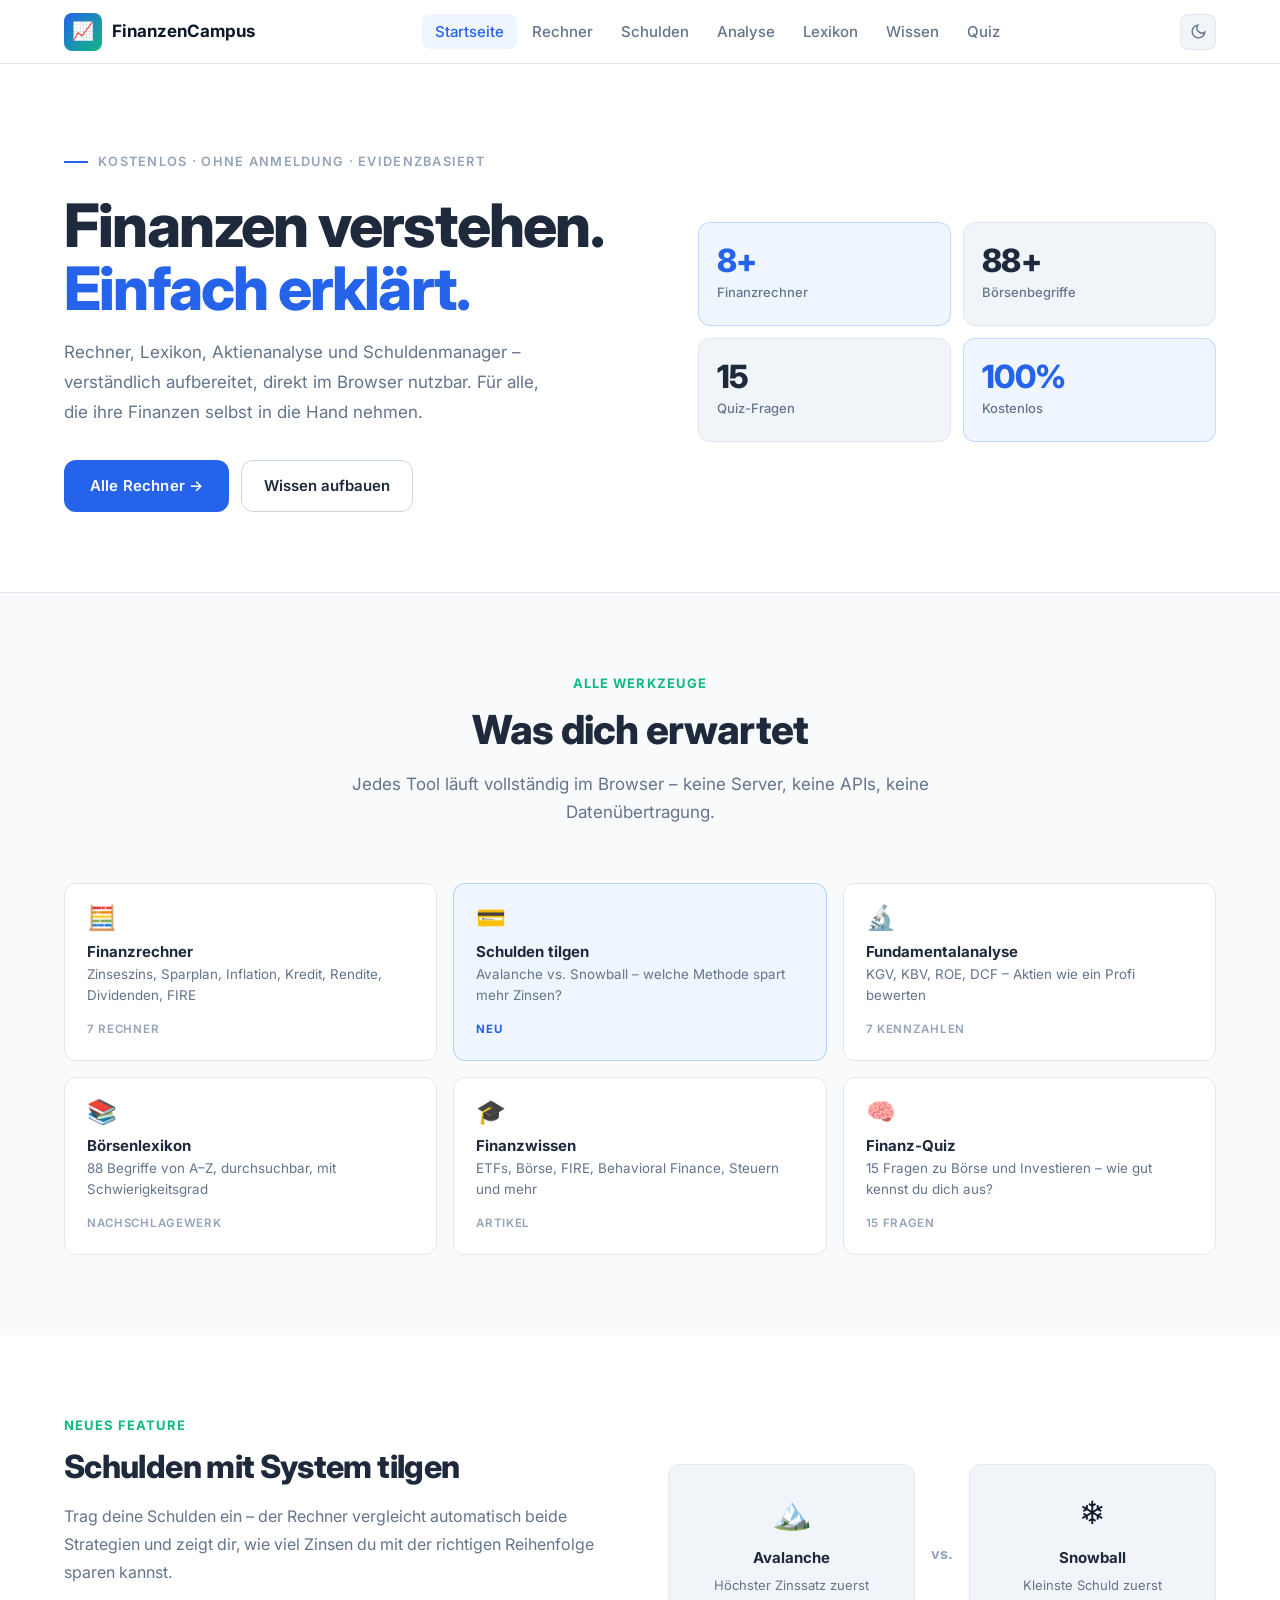
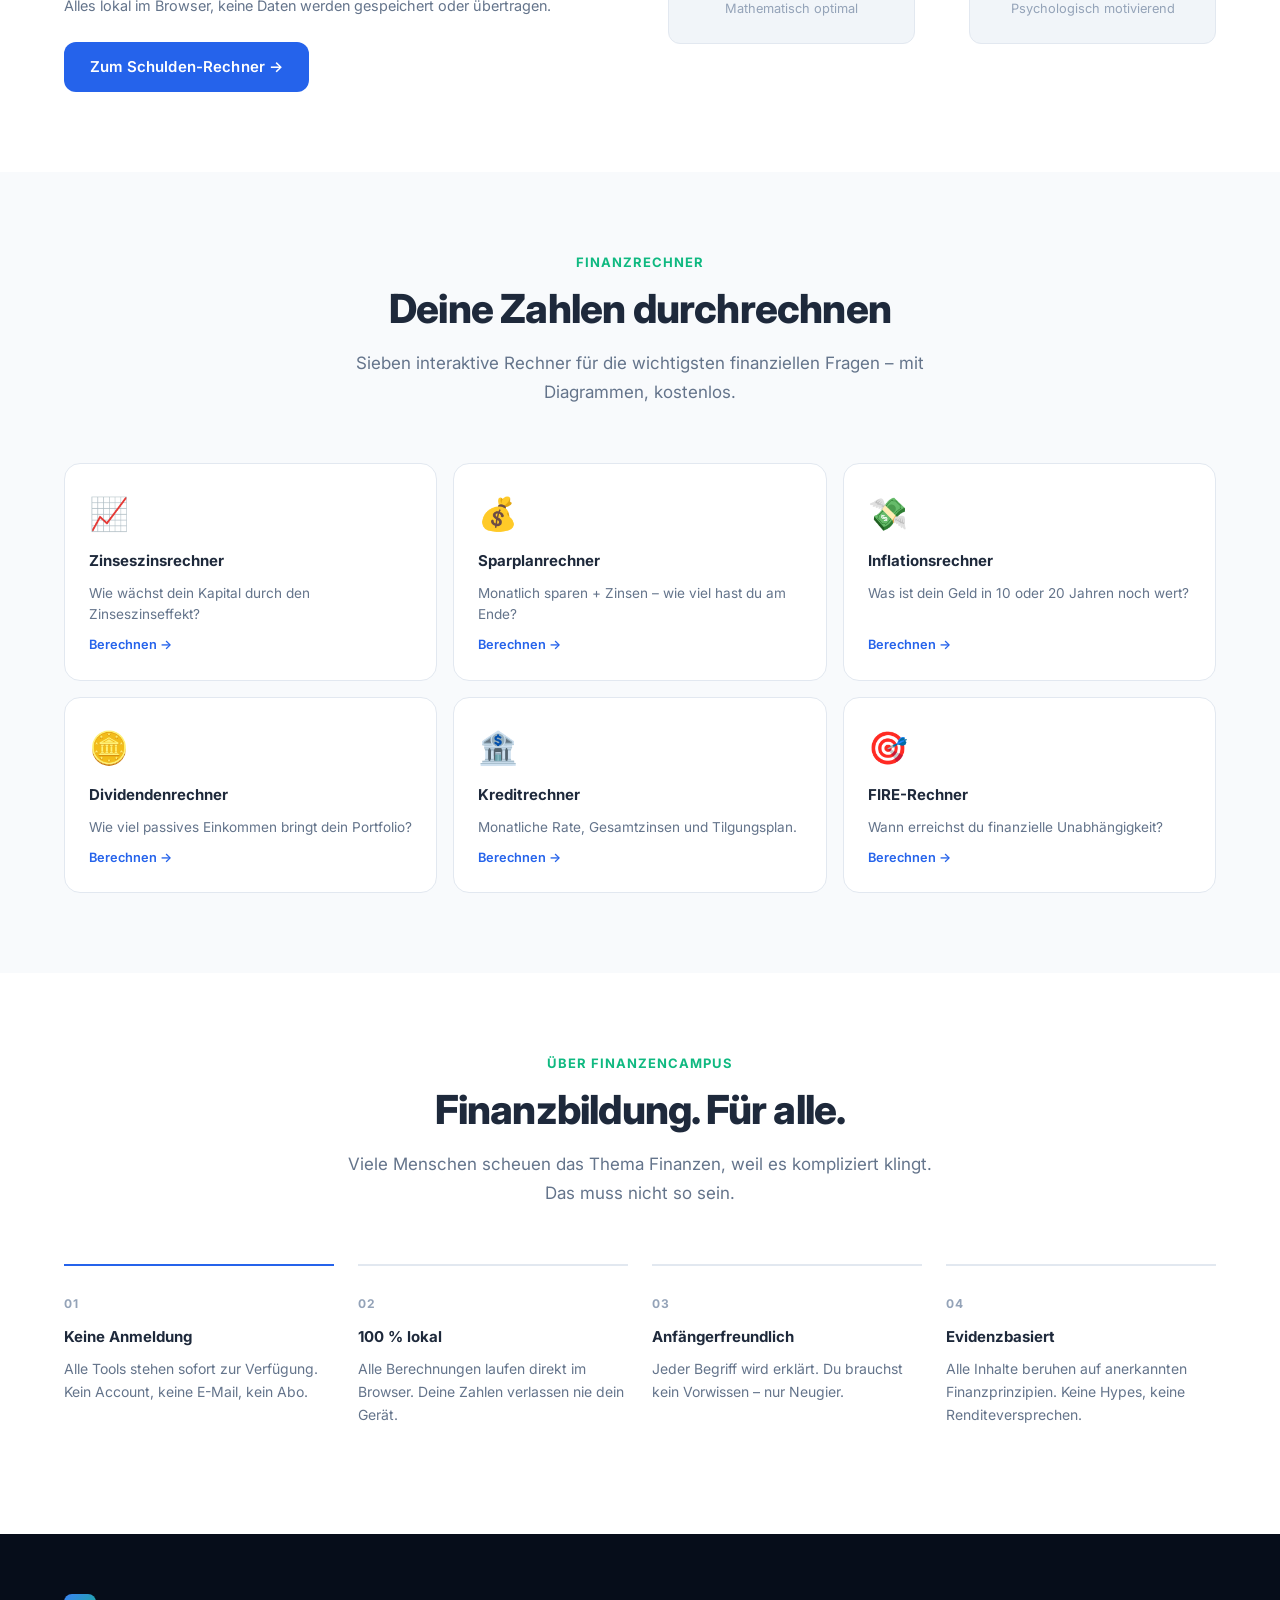
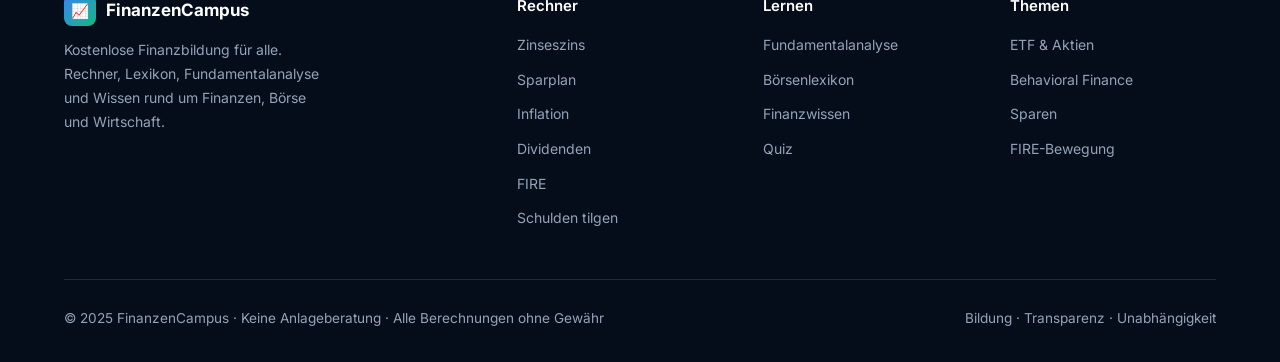
==== commit 54ce781d: "Add Schulden-Tilgungsrechner, redesign homepage, expand content - New feature: schulden.html – Avala" ====
--- a/index.html
+++ b/index.html
@@ -3,7 +3,7 @@
 <head>
   <meta charset="UTF-8">
   <meta name="viewport" content="width=device-width, initial-scale=1.0">
-  <meta name="description" content="FinanzenCampus – kostenlose Finanzrechner, Börsenlexikon, Fundamentalanalyse und Finanzwissen für Einsteiger und Fortgeschrittene.">
+  <meta name="description" content="FinanzenCampus – kostenlose Finanzrechner, Börsenlexikon, Fundamentalanalyse, Schuldenrechner und Finanzwissen. Evidenzbasiert, ohne Anmeldung.">
   <title>FinanzenCampus – Finanzielle Bildung für alle</title>
   <link rel="icon" href="/images/favicon.ico">
   <script>document.documentElement.setAttribute('data-theme',localStorage.getItem('fc-theme')||(window.matchMedia('(prefers-color-scheme:dark)').matches?'dark':'light'))</script>
@@ -14,13 +14,14 @@
 <nav>
   <div class="nav-container">
     <a href="/index.html" class="nav-logo">
-      <img src="/images/logo.png" alt="FinanzenCampus Logo" class="nav-logo-img" onerror="this.style.display='none';this.nextElementSibling.style.display='flex'">
+      <img src="/images/logo.png" alt="FinanzenCampus" class="nav-logo-img" onerror="this.style.display='none';this.nextElementSibling.style.display='flex'">
       <div class="nav-logo-fallback" style="display:none">📈</div>
       <span>FinanzenCampus</span>
     </a>
     <ul class="nav-links">
       <li><a href="/index.html" class="active">Startseite</a></li>
       <li><a href="/rechner.html">Rechner</a></li>
+      <li><a href="/schulden.html">Schulden</a></li>
       <li><a href="/fundamentalanalyse.html">Analyse</a></li>
       <li><a href="/lexikon.html">Lexikon</a></li>
       <li><a href="/wissen.html">Wissen</a></li>
@@ -31,122 +32,165 @@
         <svg class="th-icon moon" viewBox="0 0 24 24"><path d="M21 12.79A9 9 0 1 1 11.21 3 7 7 0 0 0 21 12.79z"/></svg>
         <svg class="th-icon sun" viewBox="0 0 24 24"><circle cx="12" cy="12" r="5"/><line x1="12" y1="1" x2="12" y2="3"/><line x1="12" y1="21" x2="12" y2="23"/><line x1="4.22" y1="4.22" x2="5.64" y2="5.64"/><line x1="18.36" y1="18.36" x2="19.78" y2="19.78"/><line x1="1" y1="12" x2="3" y2="12"/><line x1="21" y1="12" x2="23" y2="12"/><line x1="4.22" y1="19.78" x2="5.64" y2="18.36"/><line x1="18.36" y1="5.64" x2="19.78" y2="4.22"/></svg>
       </button>
-      <button class="hamburger" onclick="toggleMenu()" aria-label="Menü">
-        <span></span><span></span><span></span>
-      </button>
+      <button class="hamburger" onclick="toggleMenu()" aria-label="Menü"><span></span><span></span><span></span></button>
     </div>
   </div>
 </nav>
-<div class="mobile-menu" id="mobileMenu">
-  <ul>
-    <li><a href="/index.html">Startseite</a></li>
-    <li><a href="/rechner.html">Rechner</a></li>
-    <li><a href="/fundamentalanalyse.html">Analyse</a></li>
-    <li><a href="/lexikon.html">Lexikon</a></li>
-    <li><a href="/wissen.html">Wissen</a></li>
-    <li><a href="/quiz.html">Quiz</a></li>
-  </ul>
-</div>
+<div class="mobile-menu" id="mobileMenu"><ul>
+  <li><a href="/index.html">Startseite</a></li>
+  <li><a href="/rechner.html">Rechner</a></li>
+  <li><a href="/schulden.html">Schulden</a></li>
+  <li><a href="/fundamentalanalyse.html">Analyse</a></li>
+  <li><a href="/lexikon.html">Lexikon</a></li>
+  <li><a href="/wissen.html">Wissen</a></li>
+  <li><a href="/quiz.html">Quiz</a></li>
+</ul></div>
 
 <!-- HERO -->
 <section class="hero">
   <div class="container">
-    <div class="hero-content">
-      <div class="hero-badge">🎓 Kostenlose Finanzbildung</div>
-      <h1 class="hero-title">
-        Finanzielle Bildung<br>für <span>alle Menschen</span>
-      </h1>
-      <p class="hero-subtitle">
-        Berechne dein Vermögenswachstum, lerne Aktien fundamental zu analysieren, verstehe Börsenbegriffe und entdecke die wichtigsten Grundlagen der persönlichen Finanzen – kostenlos, ohne Anmeldung.
-      </p>
-      <div class="hero-buttons">
-        <a href="/rechner.html" class="btn-primary">Zu den Rechnern →</a>
-        <a href="/fundamentalanalyse.html" class="btn-secondary">Fundamentalanalyse</a>
-      </div>
-    </div>
-  </div>
-</section>
-
-<!-- STATS -->
-<section class="stats-bar">
-  <div class="container">
-    <div class="stats-grid">
-      <div class="stat-item"><h3>7</h3><p>Finanzrechner</p></div>
-      <div class="stat-item"><h3>65+</h3><p>Börsenbegriffe</p></div>
-      <div class="stat-item"><h3>15</h3><p>Quiz-Fragen</p></div>
-      <div class="stat-item"><h3>100%</h3><p>Kostenlos</p></div>
-    </div>
-  </div>
-</section>
-
-<!-- FEATURES -->
+    <div class="hero-inner">
+      <div class="hero-content">
+        <p class="hero-eyebrow">Kostenlos · Ohne Anmeldung · Evidenzbasiert</p>
+        <h1 class="hero-title">Finanzen verstehen.<br><span>Einfach erklärt.</span></h1>
+        <p class="hero-subtitle">Rechner, Lexikon, Aktienanalyse und Schuldenmanager – verständlich aufbereitet, direkt im Browser nutzbar. Für alle, die ihre Finanzen selbst in die Hand nehmen.</p>
+        <div class="hero-buttons">
+          <a href="/rechner.html" class="btn-primary">Alle Rechner →</a>
+          <a href="/wissen.html" class="btn-ghost">Wissen aufbauen</a>
+        </div>
+      </div>
+      <div class="hero-stat-grid">
+        <div class="hero-stat-card featured">
+          <div class="hsc-num">8+</div>
+          <div class="hsc-label">Finanzrechner</div>
+        </div>
+        <div class="hero-stat-card">
+          <div class="hsc-num">88+</div>
+          <div class="hsc-label">Börsenbegriffe</div>
+        </div>
+        <div class="hero-stat-card">
+          <div class="hsc-num">15</div>
+          <div class="hsc-label">Quiz-Fragen</div>
+        </div>
+        <div class="hero-stat-card featured">
+          <div class="hsc-num">100%</div>
+          <div class="hsc-label">Kostenlos</div>
+        </div>
+      </div>
+    </div>
+  </div>
+</section>
+
+<!-- TOOLS -->
+<section class="section section-alt">
+  <div class="container">
+    <div class="section-header">
+      <span class="section-label">Alle Werkzeuge</span>
+      <h2 class="section-title">Was dich erwartet</h2>
+      <p class="section-desc">Jedes Tool läuft vollständig im Browser – keine Server, keine APIs, keine Datenübertragung.</p>
+    </div>
+    <div class="tools-grid">
+      <a href="/rechner.html" class="tool-card">
+        <div class="tc-icon">🧮</div>
+        <div>
+          <h3>Finanzrechner</h3>
+          <p>Zinseszins, Sparplan, Inflation, Kredit, Rendite, Dividenden, FIRE</p>
+        </div>
+        <span class="tc-tag">7 Rechner</span>
+      </a>
+      <a href="/schulden.html" class="tool-card tc-accent">
+        <div class="tc-icon">💳</div>
+        <div>
+          <h3>Schulden tilgen</h3>
+          <p>Avalanche vs. Snowball – welche Methode spart mehr Zinsen?</p>
+        </div>
+        <span class="tc-tag tc-new">Neu</span>
+      </a>
+      <a href="/fundamentalanalyse.html" class="tool-card">
+        <div class="tc-icon">🔬</div>
+        <div>
+          <h3>Fundamentalanalyse</h3>
+          <p>KGV, KBV, ROE, DCF – Aktien wie ein Profi bewerten</p>
+        </div>
+        <span class="tc-tag">7 Kennzahlen</span>
+      </a>
+      <a href="/lexikon.html" class="tool-card">
+        <div class="tc-icon">📚</div>
+        <div>
+          <h3>Börsenlexikon</h3>
+          <p>88 Begriffe von A–Z, durchsuchbar, mit Schwierigkeitsgrad</p>
+        </div>
+        <span class="tc-tag">Nachschlagewerk</span>
+      </a>
+      <a href="/wissen.html" class="tool-card">
+        <div class="tc-icon">🎓</div>
+        <div>
+          <h3>Finanzwissen</h3>
+          <p>ETFs, Börse, FIRE, Behavioral Finance, Steuern und mehr</p>
+        </div>
+        <span class="tc-tag">Artikel</span>
+      </a>
+      <a href="/quiz.html" class="tool-card">
+        <div class="tc-icon">🧠</div>
+        <div>
+          <h3>Finanz-Quiz</h3>
+          <p>15 Fragen zu Börse und Investieren – wie gut kennst du dich aus?</p>
+        </div>
+        <span class="tc-tag">15 Fragen</span>
+      </a>
+    </div>
+  </div>
+</section>
+
+<!-- SCHULDEN TEASER -->
 <section class="section">
   <div class="container">
-    <div class="section-header">
-      <span class="section-label">Was dich erwartet</span>
-      <h2 class="section-title">Alles, was du für deine Finanzen brauchst</h2>
-      <p class="section-desc">Von interaktiven Rechnern bis hin zu fundiertem Wissen – FinanzenCampus macht Finanzbildung für alle zugänglich.</p>
-    </div>
-    <div class="card-grid">
-      <div class="card">
-        <div class="card-icon icon-blue">🧮</div>
-        <h3>Finanzrechner</h3>
-        <p>7 interaktive Rechner für Zinseszins, Sparplan, Inflation, Kredit, Rendite, Dividenden und FIRE – mit Diagrammen.</p>
-        <a href="/rechner.html" class="card-link">Rechner starten →</a>
-      </div>
-      <div class="card">
-        <div class="card-icon icon-orange">🔬</div>
-        <h3>Fundamentalanalyse</h3>
-        <p>Lerne, wie Profis Aktien bewerten: KGV, KBV, ROE und mehr – einfach erklärt mit Beispielen, Checkliste und Mini-Rechnern.</p>
-        <a href="/fundamentalanalyse.html" class="card-link">Analyse lernen →</a>
-      </div>
-      <div class="card">
-        <div class="card-icon icon-green">📚</div>
-        <h3>Börsenlexikon</h3>
-        <p>Über 65 wichtige Finanz- und Börsenbegriffe einfach erklärt – von Aktie bis Zinseszins, mit Schwierigkeitsgrad.</p>
-        <a href="/lexikon.html" class="card-link">Lexikon öffnen →</a>
-      </div>
-      <div class="card">
-        <div class="card-icon icon-purple">🎓</div>
-        <h3>Finanzwissen</h3>
-        <p>Verständliche Artikel über Investieren, Sparen, ETFs, Behavioural Finance und die wichtigsten Regeln für finanzielle Freiheit.</p>
-        <a href="/wissen.html" class="card-link">Wissen entdecken →</a>
-      </div>
-      <div class="card">
-        <div class="card-icon icon-blue">🧠</div>
-        <h3>Finanz-Quiz</h3>
-        <p>Teste dein Wissen mit 15 Fragen zu Börse, ETFs, Investieren und Grundlagen. Wie gut kennst du dich aus?</p>
-        <a href="/quiz.html" class="card-link">Quiz starten →</a>
-      </div>
-      <div class="card">
-        <div class="card-icon icon-green">🔒</div>
-        <h3>100 % Privat</h3>
-        <p>Alle Berechnungen laufen lokal in deinem Browser. Keine Anmeldung, keine APIs, kein Tracking – deine Daten bleiben bei dir.</p>
-        <span style="font-size:.875rem;color:var(--text-faint)">Kein Account nötig</span>
-      </div>
-    </div>
-  </div>
-</section>
-
-<!-- CALCULATOR PREVIEW -->
+    <div class="split-section">
+      <div>
+        <span class="section-label">Neues Feature</span>
+        <h2 class="section-title" style="text-align:left;max-width:none;font-size:clamp(1.5rem,3vw,2rem)">Schulden mit System tilgen</h2>
+        <p style="color:var(--text-muted);font-size:1rem;line-height:1.75;margin-bottom:8px">Trag deine Schulden ein – der Rechner vergleicht automatisch beide Strategien und zeigt dir, wie viel Zinsen du mit der richtigen Reihenfolge sparen kannst.</p>
+        <p style="color:var(--text-muted);font-size:.9rem;line-height:1.65;margin-bottom:24px">Alles lokal im Browser, keine Daten werden gespeichert oder übertragen.</p>
+        <a href="/schulden.html" class="btn-primary">Zum Schulden-Rechner →</a>
+      </div>
+      <div class="method-preview">
+        <div class="method-card">
+          <div class="method-icon">🏔️</div>
+          <h4>Avalanche</h4>
+          <p>Höchster Zinssatz zuerst</p>
+          <small>Mathematisch optimal</small>
+        </div>
+        <div class="vs-divider">vs.</div>
+        <div class="method-card">
+          <div class="method-icon">❄️</div>
+          <h4>Snowball</h4>
+          <p>Kleinste Schuld zuerst</p>
+          <small>Psychologisch motivierend</small>
+        </div>
+      </div>
+    </div>
+  </div>
+</section>
+
+<!-- RECHNER ÜBERSICHT -->
 <section class="section section-alt">
   <div class="container">
     <div class="section-header">
       <span class="section-label">Finanzrechner</span>
-      <h2 class="section-title">Deine Finanzen durchrechnen</h2>
-      <p class="section-desc">Sieben kostenlose Rechner helfen dir, finanzielle Entscheidungen besser zu verstehen und zu planen.</p>
+      <h2 class="section-title">Deine Zahlen durchrechnen</h2>
+      <p class="section-desc">Sieben interaktive Rechner für die wichtigsten finanziellen Fragen – mit Diagrammen, kostenlos.</p>
     </div>
     <div class="calc-grid">
       <a href="/rechner.html#zinseszins" class="calc-card">
         <span class="ci">📈</span>
         <h3>Zinseszinsrechner</h3>
-        <p>Wie wächst dein Kapital durch den Zinseszinseffekt über Zeit?</p>
+        <p>Wie wächst dein Kapital durch den Zinseszinseffekt?</p>
         <span class="arrow">Berechnen →</span>
       </a>
       <a href="/rechner.html#sparplan" class="calc-card">
         <span class="ci">💰</span>
         <h3>Sparplanrechner</h3>
-        <p>Monatlich sparen + Zinsen = Wie viel hast du am Ende?</p>
+        <p>Monatlich sparen + Zinsen – wie viel hast du am Ende?</p>
         <span class="arrow">Berechnen →</span>
       </a>
       <a href="/rechner.html#inflation" class="calc-card">
@@ -155,102 +199,61 @@
         <p>Was ist dein Geld in 10 oder 20 Jahren noch wert?</p>
         <span class="arrow">Berechnen →</span>
       </a>
+      <a href="/rechner.html#dividenden" class="calc-card">
+        <span class="ci">🪙</span>
+        <h3>Dividendenrechner</h3>
+        <p>Wie viel passives Einkommen bringt dein Portfolio?</p>
+        <span class="arrow">Berechnen →</span>
+      </a>
       <a href="/rechner.html#kredit" class="calc-card">
         <span class="ci">🏦</span>
         <h3>Kreditrechner</h3>
-        <p>Monatliche Rate, Gesamtzinsen und Tilgungsplan im Überblick.</p>
-        <span class="arrow">Berechnen →</span>
-      </a>
-      <a href="/rechner.html#dividenden" class="calc-card">
-        <span class="ci">🪙</span>
-        <h3>Dividendenrechner</h3>
-        <p>Wie viel passives Einkommen bringt dein Portfolio durch Dividenden?</p>
-        <span class="arrow">Berechnen →</span>
-      </a>
-      <a href="/rechner.html#rendite" class="calc-card">
-        <span class="ci">📊</span>
-        <h3>Renditerechner (CAGR)</h3>
-        <p>Berechne die jährliche Rendite deiner Investition.</p>
-        <span class="arrow">Berechnen →</span>
-      </a>
-    </div>
-  </div>
-</section>
-
-<!-- WHY SECTION -->
+        <p>Monatliche Rate, Gesamtzinsen und Tilgungsplan.</p>
+        <span class="arrow">Berechnen →</span>
+      </a>
+      <a href="/rechner.html#fire" class="calc-card">
+        <span class="ci">🎯</span>
+        <h3>FIRE-Rechner</h3>
+        <p>Wann erreichst du finanzielle Unabhängigkeit?</p>
+        <span class="arrow">Berechnen →</span>
+      </a>
+    </div>
+  </div>
+</section>
+
+<!-- WHY -->
 <section class="section">
   <div class="container">
-    <div class="text-2col">
-      <div>
-        <span class="section-label">Warum FinanzenCampus?</span>
-        <h2 class="section-title" style="text-align:left;max-width:none">Finanzbildung sollte keine Frage des Geldes sein</h2>
-        <p style="color:var(--text-muted);font-size:1.0625rem;line-height:1.75;margin-bottom:28px">
-          Viele Menschen scheuen das Thema Finanzen, weil es kompliziert wirkt. Dabei sind einfache Grundkenntnisse der Schlüssel zu mehr finanzieller Sicherheit – egal ob Schüler, Student oder Berufstätiger.
-        </p>
-        <div style="display:flex;gap:12px;flex-wrap:wrap">
-          <a href="/wissen.html" class="btn-outline">Jetzt Wissen aufbauen</a>
-          <a href="/quiz.html" class="btn-outline" style="border-color:var(--accent);color:var(--accent)">Quiz starten</a>
-        </div>
-      </div>
-      <div style="display:flex;flex-direction:column;gap:14px">
-        <div class="card" style="padding:20px">
-          <div style="display:flex;align-items:center;gap:14px">
-            <div class="card-icon icon-green" style="margin:0;flex-shrink:0;width:44px;height:44px;font-size:1.2rem">⚡</div>
-            <div><h4 style="font-weight:700;margin-bottom:3px;color:var(--text-strong)">Keine Anmeldung nötig</h4><p style="margin:0;font-size:.875rem;color:var(--text-muted)">Alle Tools sofort nutzbar – ohne Account oder E-Mail.</p></div>
-          </div>
-        </div>
-        <div class="card" style="padding:20px">
-          <div style="display:flex;align-items:center;gap:14px">
-            <div class="card-icon icon-blue" style="margin:0;flex-shrink:0;width:44px;height:44px;font-size:1.2rem">🌙</div>
-            <div><h4 style="font-weight:700;margin-bottom:3px;color:var(--text-strong)">Dark Mode</h4><p style="margin:0;font-size:.875rem;color:var(--text-muted)">Augenschonender Dark Mode, der automatisch deiner Systemeinstellung folgt.</p></div>
-          </div>
-        </div>
-        <div class="card" style="padding:20px">
-          <div style="display:flex;align-items:center;gap:14px">
-            <div class="card-icon icon-purple" style="margin:0;flex-shrink:0;width:44px;height:44px;font-size:1.2rem">🎯</div>
-            <div><h4 style="font-weight:700;margin-bottom:3px;color:var(--text-strong)">Anfängerfreundlich</h4><p style="margin:0;font-size:.875rem;color:var(--text-muted)">Jeder Begriff wird erklärt – kein Vorwissen nötig.</p></div>
-          </div>
-        </div>
-      </div>
-    </div>
-  </div>
-</section>
-
-<!-- FUNDAMENTALANALYSE TEASER -->
-<section class="section section-alt">
-  <div class="container">
     <div class="section-header">
-      <span class="section-label">Aktienanalyse</span>
-      <h2 class="section-title">Lerne, Aktien wie ein Profi zu bewerten</h2>
-      <p class="section-desc">Mit Fundamentalanalyse kannst du den wahren Wert eines Unternehmens einschätzen – unabhängig von Kursschwankungen.</p>
-    </div>
-    <div class="calc-grid" style="margin-bottom:32px">
-      <a href="/fundamentalanalyse.html#kgv" class="calc-card">
-        <span class="ci">📐</span>
-        <h3>KGV erklärt</h3>
-        <p>Das Kurs-Gewinn-Verhältnis – die wichtigste Bewertungskennzahl für Aktien.</p>
-        <span class="arrow">Mehr erfahren →</span>
-      </a>
-      <a href="/fundamentalanalyse.html#roe" class="calc-card">
-        <span class="ci">📈</span>
-        <h3>Eigenkapitalrendite</h3>
-        <p>ROE zeigt, wie effizient ein Unternehmen mit dem Kapital seiner Aktionäre umgeht.</p>
-        <span class="arrow">Mehr erfahren →</span>
-      </a>
-      <a href="/fundamentalanalyse.html#checkliste" class="calc-card">
-        <span class="ci">✅</span>
-        <h3>Aktien-Checkliste</h3>
-        <p>10 Punkte, die du vor jedem Aktienkauf prüfen solltest.</p>
-        <span class="arrow">Zur Checkliste →</span>
-      </a>
-    </div>
-    <div class="text-center">
-      <a href="/fundamentalanalyse.html" class="btn-primary">Zur vollständigen Anleitung →</a>
-    </div>
-  </div>
-</section>
-
-<!-- FOOTER -->
+      <span class="section-label">Über FinanzenCampus</span>
+      <h2 class="section-title">Finanzbildung. Für alle.</h2>
+      <p class="section-desc">Viele Menschen scheuen das Thema Finanzen, weil es kompliziert klingt. Das muss nicht so sein.</p>
+    </div>
+    <div class="why-grid">
+      <div class="why-item">
+        <span class="why-num">01</span>
+        <h4>Keine Anmeldung</h4>
+        <p>Alle Tools stehen sofort zur Verfügung. Kein Account, keine E-Mail, kein Abo.</p>
+      </div>
+      <div class="why-item">
+        <span class="why-num">02</span>
+        <h4>100 % lokal</h4>
+        <p>Alle Berechnungen laufen direkt im Browser. Deine Zahlen verlassen nie dein Gerät.</p>
+      </div>
+      <div class="why-item">
+        <span class="why-num">03</span>
+        <h4>Anfängerfreundlich</h4>
+        <p>Jeder Begriff wird erklärt. Du brauchst kein Vorwissen – nur Neugier.</p>
+      </div>
+      <div class="why-item">
+        <span class="why-num">04</span>
+        <h4>Evidenzbasiert</h4>
+        <p>Alle Inhalte beruhen auf anerkannten Finanzprinzipien. Keine Hypes, keine Renditeversprechen.</p>
+      </div>
+    </div>
+  </div>
+</section>
+
 <footer>
   <div class="container">
     <div class="footer-grid">
@@ -269,8 +272,8 @@
           <li><a href="/rechner.html#sparplan">Sparplan</a></li>
           <li><a href="/rechner.html#inflation">Inflation</a></li>
           <li><a href="/rechner.html#dividenden">Dividenden</a></li>
-          <li><a href="/rechner.html#kredit">Kredit</a></li>
           <li><a href="/rechner.html#fire">FIRE</a></li>
+          <li><a href="/schulden.html">Schulden tilgen</a></li>
         </ul>
       </div>
       <div class="footer-col">
@@ -285,9 +288,9 @@
       <div class="footer-col">
         <h4>Themen</h4>
         <ul class="footer-links">
-          <li><a href="/wissen.html">ETF & Fonds</a></li>
-          <li><a href="/wissen.html">Aktienanalyse</a></li>
-          <li><a href="/wissen.html">Sparen</a></li>
+          <li><a href="/wissen.html#investieren">ETF &amp; Aktien</a></li>
+          <li><a href="/wissen.html#psychologie">Behavioral Finance</a></li>
+          <li><a href="/wissen.html#sparen">Sparen</a></li>
           <li><a href="/wissen.html">FIRE-Bewegung</a></li>
         </ul>
       </div>
--- a/css/style.css
+++ b/css/style.css
@@ -121,15 +121,22 @@
 /* ===================================================
    HERO
    =================================================== */
-.hero{background:linear-gradient(135deg,#060d1a 0%,#0f2040 50%,#060d1a 100%);padding:96px 0 80px;position:relative;overflow:hidden}
-.hero::before{content:'';position:absolute;top:-40%;right:-15%;width:600px;height:600px;background:radial-gradient(circle,rgba(59,130,246,.18) 0%,transparent 70%);pointer-events:none}
-.hero::after{content:'';position:absolute;bottom:-30%;left:-8%;width:450px;height:450px;background:radial-gradient(circle,rgba(52,211,153,.12) 0%,transparent 70%);pointer-events:none}
-.hero-content{position:relative;z-index:1;max-width:740px}
-.hero-badge{display:inline-flex;align-items:center;gap:8px;background:rgba(59,130,246,.18);border:1px solid rgba(59,130,246,.35);color:#93c5fd;font-size:.8125rem;font-weight:600;padding:6px 14px;border-radius:100px;margin-bottom:24px;letter-spacing:.05em;text-transform:uppercase}
-.hero-title{font-size:clamp(2.25rem,5vw,3.5rem);font-weight:800;color:#fff;line-height:1.1;margin-bottom:20px;letter-spacing:-.02em}
-.hero-title span{background:linear-gradient(135deg,#60a5fa,#34d399);-webkit-background-clip:text;-webkit-text-fill-color:transparent;background-clip:text}
-.hero-subtitle{font-size:1.125rem;color:#8fa3bf;margin-bottom:36px;max-width:580px;line-height:1.7}
+.hero{background:var(--bg);border-bottom:1px solid var(--border);padding:88px 0 80px}
+.hero-inner{display:grid;grid-template-columns:1.1fr 1fr;gap:64px;align-items:center}
+.hero-eyebrow{font-size:.8rem;font-weight:600;color:var(--text-faint);letter-spacing:.1em;text-transform:uppercase;margin-bottom:22px;display:flex;align-items:center;gap:10px}
+.hero-eyebrow::before{content:'';width:24px;height:2px;background:var(--primary);display:block;flex-shrink:0}
+.hero-badge{display:none}
+.hero-title{font-size:clamp(2.375rem,5.5vw,3.75rem);font-weight:800;color:var(--text-strong);line-height:1.05;margin-bottom:18px;letter-spacing:-.03em}
+.hero-title span{color:var(--primary)}
+.hero-subtitle{font-size:1.0625rem;color:var(--text-muted);margin-bottom:32px;max-width:500px;line-height:1.75}
 .hero-buttons{display:flex;gap:12px;flex-wrap:wrap}
+/* Hero stats side */
+.hero-stat-grid{display:grid;grid-template-columns:1fr 1fr;gap:12px}
+.hero-stat-card{padding:22px 18px;background:var(--bg-muted);border:1px solid var(--border);border-radius:var(--radius)}
+.hero-stat-card.featured{background:var(--primary-subtle);border-color:rgba(59,130,246,.25)}
+.hsc-num{font-size:2rem;font-weight:800;color:var(--text-strong);line-height:1;margin-bottom:5px;letter-spacing:-.02em}
+.hero-stat-card.featured .hsc-num{color:var(--primary)}
+.hsc-label{font-size:.8125rem;color:var(--text-muted);font-weight:500}
 
 /* ===================================================
    BUTTONS
@@ -140,6 +147,8 @@
 .btn-secondary:hover{background:rgba(255,255,255,.16);border-color:rgba(255,255,255,.25)}
 .btn-outline{background:transparent;color:var(--primary);padding:11px 22px;border-radius:var(--radius);font-weight:600;font-size:.9375rem;text-decoration:none;transition:var(--t);display:inline-flex;align-items:center;gap:8px;border:1.5px solid var(--primary);cursor:pointer;font-family:inherit}
 .btn-outline:hover{background:var(--primary-subtle)}
+.btn-ghost{background:transparent;color:var(--text-strong);padding:13px 22px;border-radius:var(--radius);font-weight:600;font-size:.9375rem;text-decoration:none;transition:var(--t);display:inline-flex;align-items:center;gap:8px;border:1.5px solid var(--border-strong);cursor:pointer;font-family:inherit}
+.btn-ghost:hover{background:var(--bg-muted);border-color:var(--text-faint)}
 
 /* ===================================================
    STATS BAR
@@ -154,7 +163,7 @@
    =================================================== */
 .card-grid{display:grid;grid-template-columns:repeat(3,1fr);gap:24px}
 .card{background:var(--bg-card);border:1px solid var(--border);border-radius:var(--radius-lg);padding:32px;transition:var(--t)}
-.card:hover{box-shadow:var(--shadow-hover);border-color:var(--border-strong);transform:translateY(-2px)}
+.card:hover{border-color:var(--primary)}
 .card-icon{width:52px;height:52px;border-radius:var(--radius);display:flex;align-items:center;justify-content:center;font-size:1.5rem;margin-bottom:20px}
 .icon-blue{background:var(--primary-subtle)}
 .icon-green{background:var(--accent-subtle)}
@@ -168,7 +177,7 @@
 /* Quick-link calc cards */
 .calc-grid{display:grid;grid-template-columns:repeat(3,1fr);gap:16px}
 .calc-card{background:var(--bg-card);border:1px solid var(--border);border-radius:var(--radius-lg);padding:24px;text-decoration:none;color:inherit;transition:var(--t);display:flex;flex-direction:column;gap:10px}
-.calc-card:hover{box-shadow:var(--shadow-hover);border-color:var(--primary);transform:translateY(-2px)}
+.calc-card:hover{border-color:var(--primary);background:var(--primary-subtle)}
 .calc-card .ci{font-size:2rem}
 .calc-card h3{font-size:.9375rem;font-weight:700;color:var(--text-strong)}
 .calc-card p{font-size:.85rem;color:var(--text-muted);line-height:1.55}
@@ -177,9 +186,9 @@
 /* ===================================================
    PAGE HERO
    =================================================== */
-.page-hero{background:linear-gradient(135deg,#060d1a 0%,#0f2040 100%);padding:56px 0;color:#fff}
-.page-hero h1{font-size:clamp(1.75rem,3.5vw,2.5rem);font-weight:800;margin-bottom:12px;letter-spacing:-.02em}
-.page-hero p{font-size:1.0625rem;color:#8fa3bf;max-width:580px;line-height:1.65}
+.page-hero{background:var(--bg-alt);border-bottom:1px solid var(--border);padding:52px 0}
+.page-hero h1{font-size:clamp(1.625rem,3.5vw,2.25rem);font-weight:800;color:var(--text-strong);margin-bottom:10px;letter-spacing:-.025em}
+.page-hero p{font-size:1rem;color:var(--text-muted);max-width:560px;line-height:1.65}
 
 /* ===================================================
    CALCULATOR TABS
@@ -256,7 +265,7 @@
    =================================================== */
 .wissen-grid{display:grid;grid-template-columns:repeat(2,1fr);gap:24px}
 .article-card{background:var(--bg-card);border:1px solid var(--border);border-radius:var(--radius-lg);overflow:hidden;transition:var(--t)}
-.article-card:hover{box-shadow:var(--shadow-hover);border-color:var(--border-strong);transform:translateY(-2px)}
+.article-card:hover{border-color:var(--primary)}
 .article-head{padding:28px 28px 0}
 .article-cat{font-size:.72rem;font-weight:700;text-transform:uppercase;letter-spacing:.08em;padding:4px 12px;border-radius:100px;display:inline-block;margin-bottom:14px}
 .cat-g{background:var(--accent-subtle);color:var(--accent-dark)}
@@ -407,6 +416,52 @@
 .rule-card:hover{border-color:var(--primary-subtle)}
 
 /* ===================================================
+   HOMEPAGE TOOLS GRID
+   =================================================== */
+.tools-grid{display:grid;grid-template-columns:repeat(3,1fr);gap:16px}
+.tool-card{background:var(--bg-card);border:1px solid var(--border);border-radius:var(--radius);padding:22px;text-decoration:none;color:inherit;display:flex;flex-direction:column;gap:10px;transition:var(--t)}
+.tool-card:hover{border-color:var(--primary)}
+.tool-card.tc-accent{border-color:rgba(59,130,246,.3);background:var(--primary-subtle)}
+.tool-card.tc-accent:hover{border-color:var(--primary)}
+.tc-icon{font-size:1.5rem;line-height:1}
+.tool-card h3{font-size:.9375rem;font-weight:700;color:var(--text-strong);margin:0}
+.tool-card p{font-size:.8375rem;color:var(--text-muted);line-height:1.55;margin:0;flex:1}
+.tc-tag{font-size:.72rem;font-weight:600;color:var(--text-faint);text-transform:uppercase;letter-spacing:.06em;margin-top:4px}
+.tc-new{color:var(--primary);font-weight:700}
+
+/* Why grid */
+.why-grid{display:grid;grid-template-columns:repeat(4,1fr);gap:24px}
+.why-item{padding:28px 0;border-top:2px solid var(--border)}
+.why-item:first-child{border-top-color:var(--primary)}
+.why-num{font-size:.75rem;font-weight:700;color:var(--text-faint);letter-spacing:.08em;margin-bottom:12px;display:block}
+.why-item h4{font-size:.9375rem;font-weight:700;color:var(--text-strong);margin-bottom:8px}
+.why-item p{font-size:.875rem;color:var(--text-muted);line-height:1.65}
+
+/* Method preview (Schulden teaser) */
+.split-section{display:grid;grid-template-columns:1fr 1fr;gap:56px;align-items:center}
+.method-preview{display:flex;align-items:center;gap:16px}
+.method-card{flex:1;background:var(--bg-muted);border:1px solid var(--border);border-radius:var(--radius);padding:22px;text-align:center}
+.method-icon{font-size:2rem;margin-bottom:8px}
+.method-card h4{font-size:.9375rem;font-weight:700;color:var(--text-strong);margin-bottom:6px}
+.method-card p{font-size:.8125rem;color:var(--text-muted);line-height:1.5;margin:0}
+.method-card small{color:var(--text-faint);font-size:.8rem}
+.vs-divider{font-size:.9rem;font-weight:700;color:var(--text-faint);flex-shrink:0}
+
+/* ===================================================
+   SCHULDEN PAGE
+   =================================================== */
+.debt-row{display:grid;grid-template-columns:2fr 1.5fr 1fr 1.5fr auto;gap:12px;align-items:end;padding:18px;background:var(--bg-card);border:1px solid var(--border);border-radius:var(--radius);margin-bottom:10px}
+.debt-row-label{font-size:.8125rem;font-weight:600;color:var(--text-muted);margin-bottom:6px;display:block}
+.debt-compare-grid{display:grid;grid-template-columns:1fr 1fr;gap:20px;margin-bottom:20px}
+.debt-method-card{background:var(--bg-card);border:1px solid var(--border);border-radius:var(--radius-lg);padding:22px}
+.debt-method-card.winner{border-color:var(--accent);background:var(--accent-subtle)}
+.debt-method-title{font-size:.9375rem;font-weight:700;color:var(--text-strong);margin-bottom:14px;display:flex;align-items:center;gap:8px;flex-wrap:wrap}
+.dbl-btn{background:none;border:1px solid var(--border);cursor:pointer;color:var(--text-faint);font-size:.875rem;padding:8px 12px;border-radius:var(--radius-sm);transition:var(--t);display:flex;align-items:center;white-space:nowrap;font-family:inherit}
+.dbl-btn:hover{border-color:#ef4444;color:#ef4444;background:color-mix(in srgb,#ef4444 8%,var(--bg))}
+.add-debt-btn{background:var(--bg-muted);border:1px dashed var(--border-strong);color:var(--text-muted);padding:11px 20px;border-radius:var(--radius-sm);font-size:.9rem;font-weight:600;cursor:pointer;transition:var(--t);font-family:inherit;width:100%;text-align:center;margin-bottom:20px}
+.add-debt-btn:hover{border-color:var(--primary);color:var(--primary);background:var(--primary-subtle)}
+
+/* ===================================================
    ANIMATIONS
    =================================================== */
 @keyframes fadeUp{from{opacity:0;transform:translateY(16px)}to{opacity:1;transform:translateY(0)}}
@@ -417,23 +472,32 @@
    =================================================== */
 @media(max-width:1024px){
   .card-grid,.kpi-grid{grid-template-columns:repeat(2,1fr)}
-  .calc-grid{grid-template-columns:repeat(2,1fr)}
+  .calc-grid,.tools-grid{grid-template-columns:repeat(2,1fr)}
   .footer-grid{grid-template-columns:1fr 1fr}
   .stats-grid{grid-template-columns:repeat(2,1fr)}
   .rules-grid{grid-template-columns:1fr 1fr}
+  .why-grid{grid-template-columns:repeat(2,1fr)}
+  .hero-inner{grid-template-columns:1fr;gap:40px}
+  .hero-stat-grid{grid-template-columns:repeat(4,1fr)}
 }
 @media(max-width:768px){
   .nav-links{display:none}
   .hamburger{display:flex}
-  .hero{padding:60px 0 48px}
+  .hero{padding:56px 0 48px}
+  .hero-inner{grid-template-columns:1fr;gap:32px}
+  .hero-stat-grid{grid-template-columns:repeat(2,1fr)}
   .hero-buttons{flex-direction:column}
-  .btn-primary,.btn-secondary{width:100%;justify-content:center}
-  .card-grid,.calc-grid,.term-grid,.wissen-grid,.kpi-grid,.rules-grid{grid-template-columns:1fr}
-  .calc-layout,.text-2col,.mini-calc-grid,.bilanz-grid{grid-template-columns:1fr}
+  .btn-primary,.btn-secondary,.btn-ghost{width:100%;justify-content:center}
+  .card-grid,.calc-grid,.tools-grid,.term-grid,.wissen-grid,.kpi-grid,.rules-grid{grid-template-columns:1fr}
+  .calc-layout,.text-2col,.mini-calc-grid,.bilanz-grid,.split-section{grid-template-columns:1fr}
+  .method-preview{flex-direction:column}
   .calc-result-card{position:static}
   .form-row{grid-template-columns:1fr}
   .footer-grid{grid-template-columns:1fr}
   .footer-bottom{flex-direction:column;text-align:center}
+  .why-grid{grid-template-columns:1fr 1fr}
+  .debt-row{grid-template-columns:1fr 1fr;grid-template-rows:auto auto auto}
+  .debt-compare-grid{grid-template-columns:1fr}
 }
 @media(max-width:480px){
   .container{padding:0 16px}
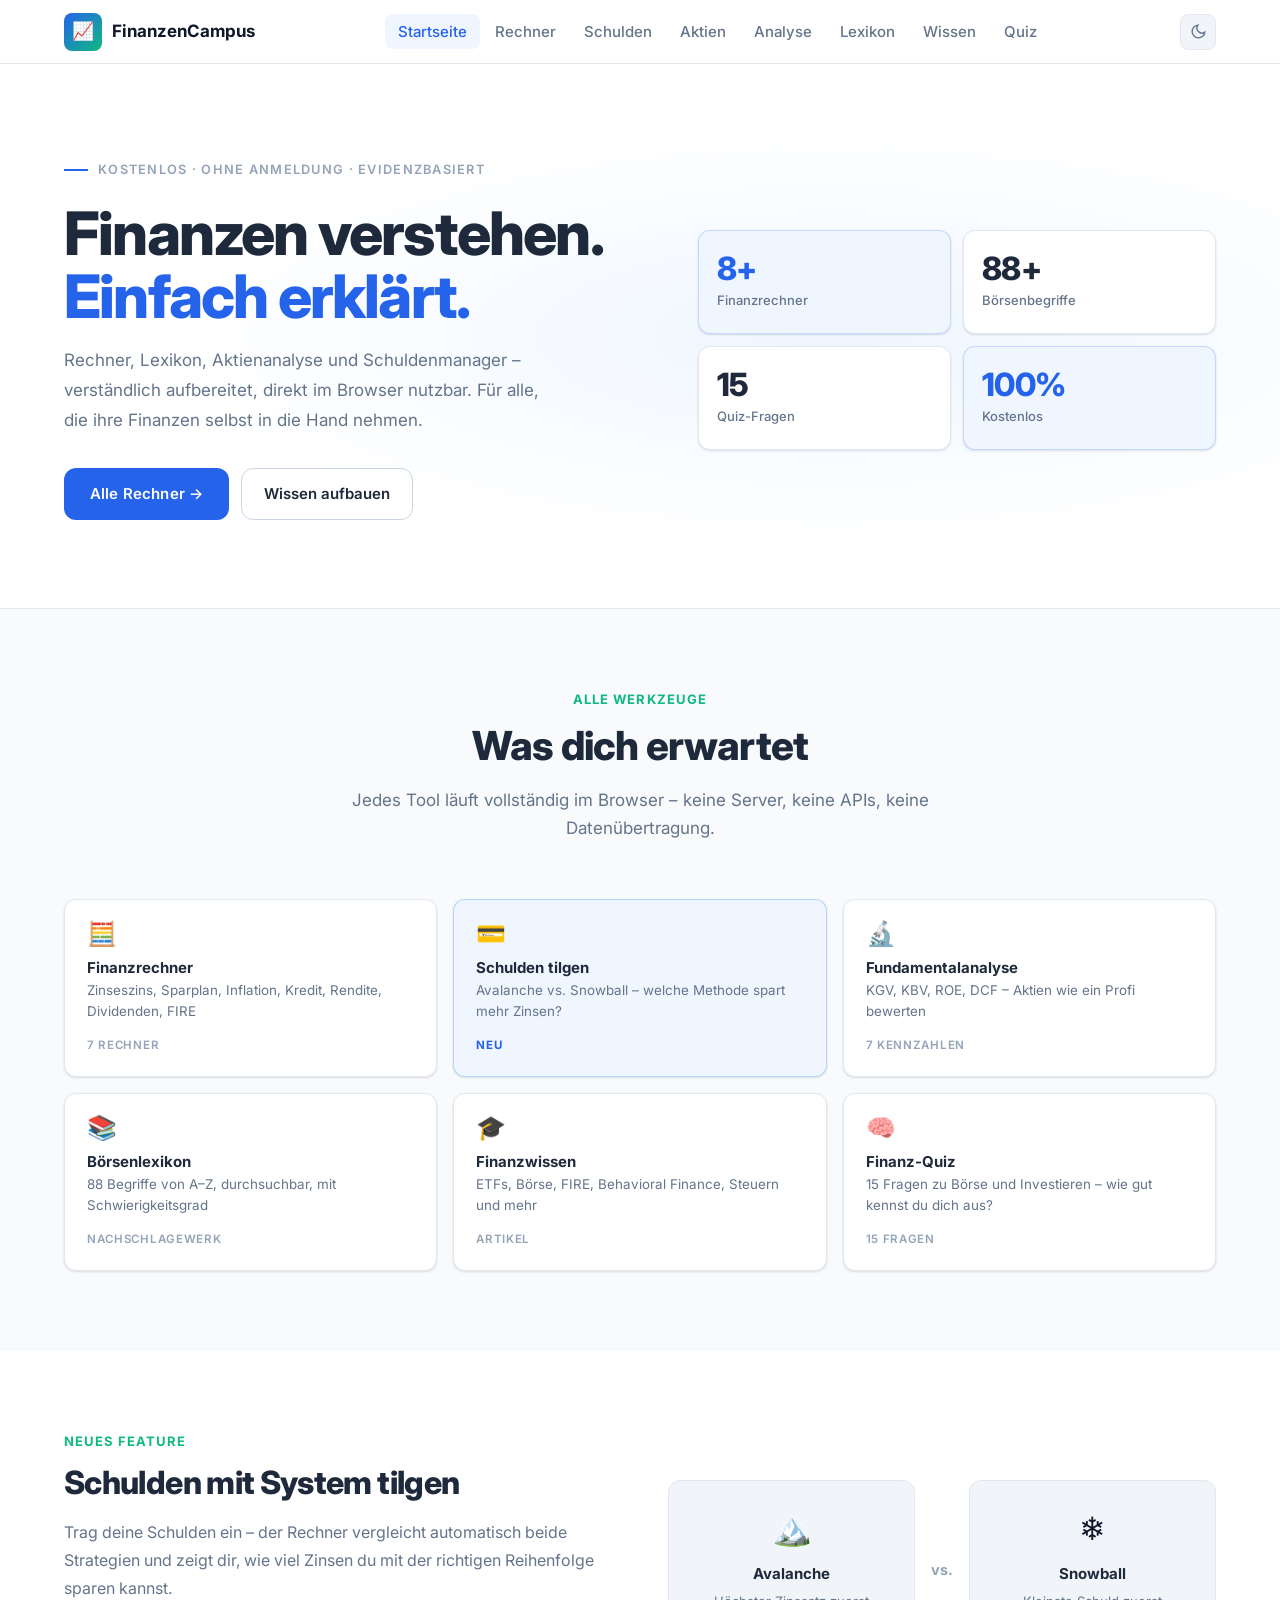
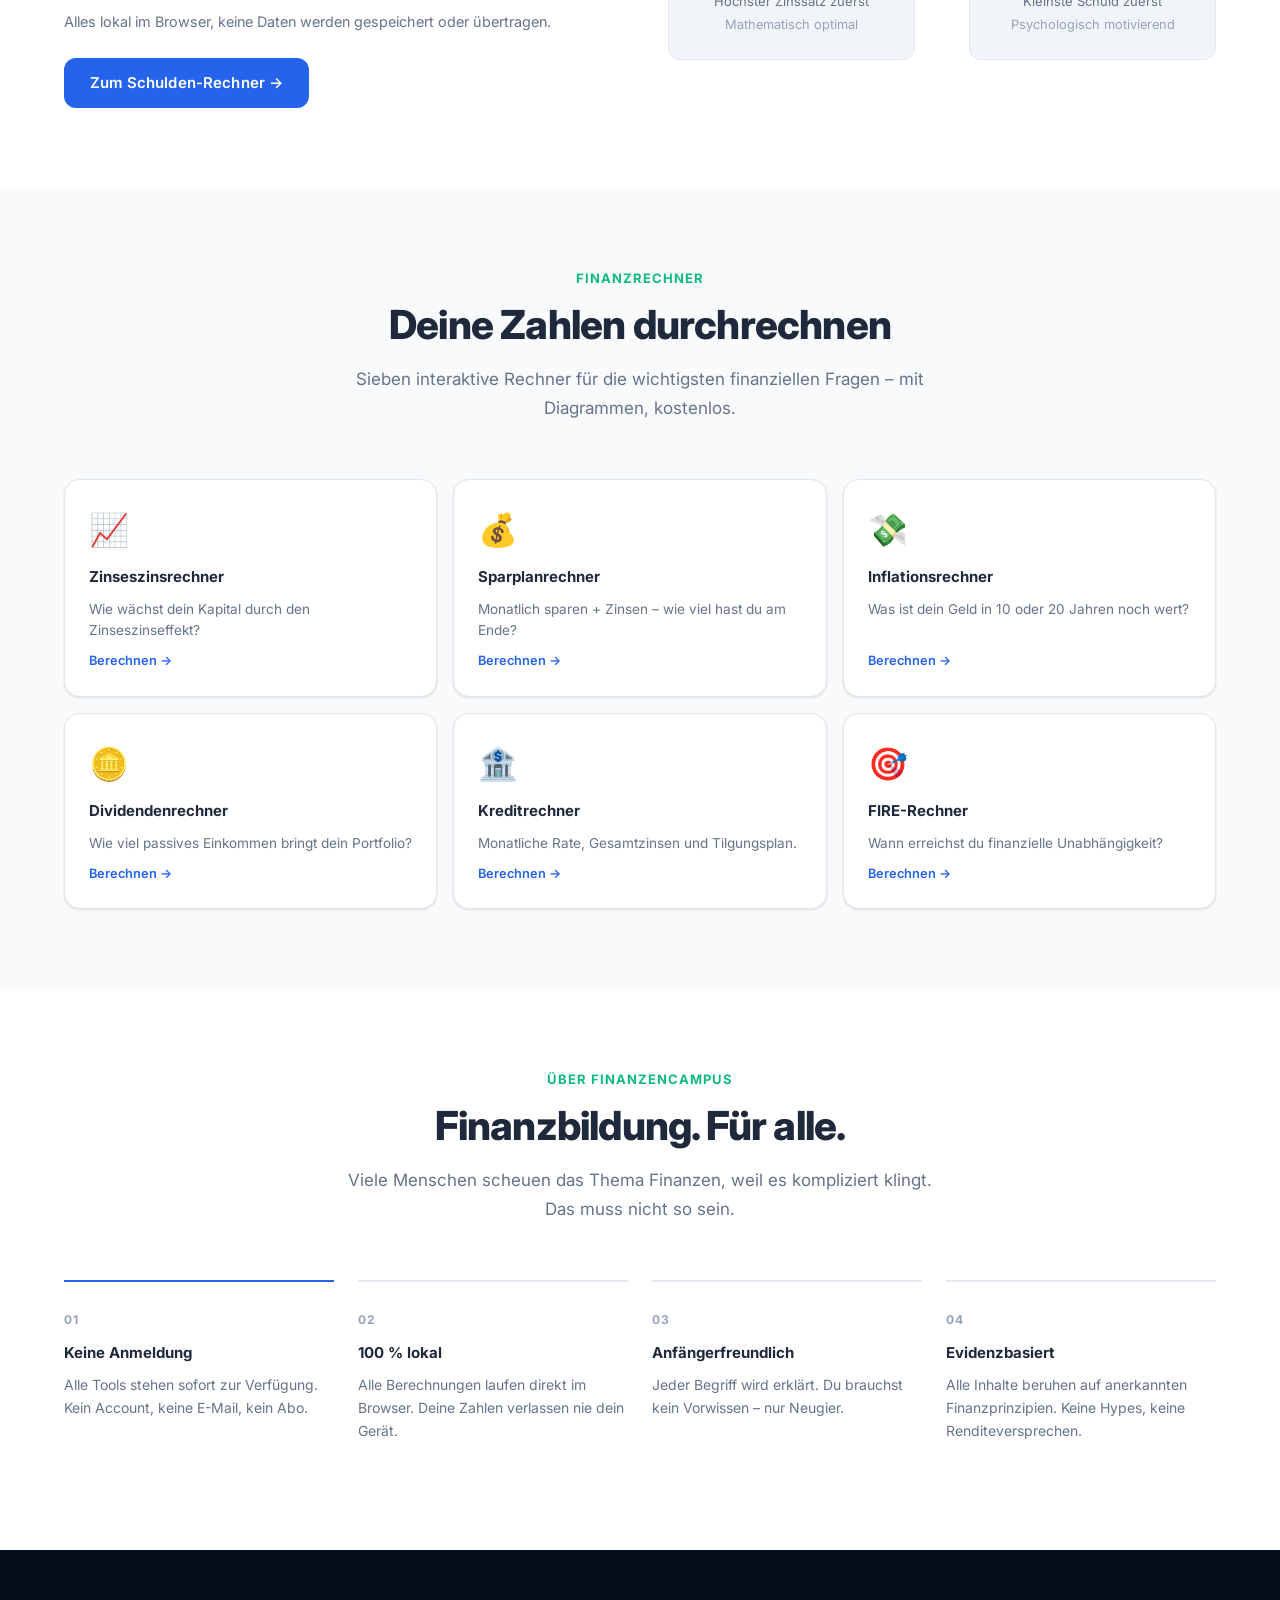
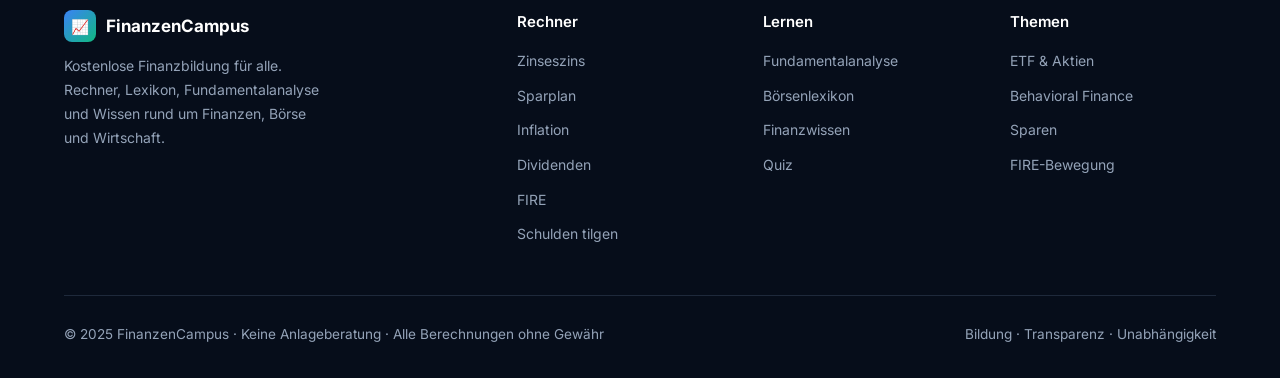
==== commit a159998c: "Add Aktienanalyse-Tool with DCF model, update nav on all pages New page aktienanalyse.html – compreh" ====
--- a/index.html
+++ b/index.html
@@ -22,6 +22,7 @@
       <li><a href="/index.html" class="active">Startseite</a></li>
       <li><a href="/rechner.html">Rechner</a></li>
       <li><a href="/schulden.html">Schulden</a></li>
+      <li><a href="/aktienanalyse.html">Aktien</a></li>
       <li><a href="/fundamentalanalyse.html">Analyse</a></li>
       <li><a href="/lexikon.html">Lexikon</a></li>
       <li><a href="/wissen.html">Wissen</a></li>
@@ -40,6 +41,7 @@
   <li><a href="/index.html">Startseite</a></li>
   <li><a href="/rechner.html">Rechner</a></li>
   <li><a href="/schulden.html">Schulden</a></li>
+  <li><a href="/aktienanalyse.html">Aktien</a></li>
   <li><a href="/fundamentalanalyse.html">Analyse</a></li>
   <li><a href="/lexikon.html">Lexikon</a></li>
   <li><a href="/wissen.html">Wissen</a></li>
--- a/css/style.css
+++ b/css/style.css
@@ -39,6 +39,8 @@
   --shadow-md:0 4px 6px -1px rgba(0,0,0,.08),0 2px 4px rgba(0,0,0,.05);
   --shadow-lg:0 10px 20px -4px rgba(0,0,0,.1),0 4px 8px rgba(0,0,0,.06);
   --shadow-hover:0 16px 32px -6px rgba(0,0,0,.14),0 6px 12px rgba(0,0,0,.08);
+  --hero-bg:radial-gradient(ellipse 80% 60% at 65% 50%,#eff6ff 0%,#ffffff 65%);
+  --page-hero-bg:linear-gradient(135deg,#f1f5f9 0%,#eff6ff 100%);
 }
 
 [data-theme="dark"]{
@@ -65,6 +67,8 @@
   --shadow-md:0 4px 6px -1px rgba(0,0,0,.5),0 2px 4px rgba(0,0,0,.4);
   --shadow-lg:0 10px 20px -4px rgba(0,0,0,.6),0 4px 8px rgba(0,0,0,.5);
   --shadow-hover:0 16px 32px -6px rgba(0,0,0,.7),0 6px 12px rgba(0,0,0,.6);
+  --hero-bg:radial-gradient(ellipse 80% 60% at 65% 50%,#172042 0%,#0d1117 65%);
+  --page-hero-bg:linear-gradient(135deg,#131921 0%,#172042 100%);
 }
 
 /* Color transition – smooth theme switch */
@@ -121,7 +125,7 @@
 /* ===================================================
    HERO
    =================================================== */
-.hero{background:var(--bg);border-bottom:1px solid var(--border);padding:88px 0 80px}
+.hero{background:var(--hero-bg);border-bottom:1px solid var(--border);padding:96px 0 88px}
 .hero-inner{display:grid;grid-template-columns:1.1fr 1fr;gap:64px;align-items:center}
 .hero-eyebrow{font-size:.8rem;font-weight:600;color:var(--text-faint);letter-spacing:.1em;text-transform:uppercase;margin-bottom:22px;display:flex;align-items:center;gap:10px}
 .hero-eyebrow::before{content:'';width:24px;height:2px;background:var(--primary);display:block;flex-shrink:0}
@@ -132,7 +136,8 @@
 .hero-buttons{display:flex;gap:12px;flex-wrap:wrap}
 /* Hero stats side */
 .hero-stat-grid{display:grid;grid-template-columns:1fr 1fr;gap:12px}
-.hero-stat-card{padding:22px 18px;background:var(--bg-muted);border:1px solid var(--border);border-radius:var(--radius)}
+.hero-stat-card{padding:22px 18px;background:var(--bg-card);border:1px solid var(--border);border-radius:var(--radius);box-shadow:var(--shadow);transition:var(--t),transform .2s ease,box-shadow .2s ease}
+.hero-stat-card:hover{transform:translateY(-2px);box-shadow:var(--shadow-md)}
 .hero-stat-card.featured{background:var(--primary-subtle);border-color:rgba(59,130,246,.25)}
 .hsc-num{font-size:2rem;font-weight:800;color:var(--text-strong);line-height:1;margin-bottom:5px;letter-spacing:-.02em}
 .hero-stat-card.featured .hsc-num{color:var(--primary)}
@@ -162,8 +167,8 @@
    CARDS
    =================================================== */
 .card-grid{display:grid;grid-template-columns:repeat(3,1fr);gap:24px}
-.card{background:var(--bg-card);border:1px solid var(--border);border-radius:var(--radius-lg);padding:32px;transition:var(--t)}
-.card:hover{border-color:var(--primary)}
+.card{background:var(--bg-card);border:1px solid var(--border);border-radius:var(--radius-lg);padding:32px;transition:var(--t),transform .2s ease,box-shadow .2s ease;box-shadow:var(--shadow)}
+.card:hover{border-color:var(--primary);transform:translateY(-2px);box-shadow:var(--shadow-hover)}
 .card-icon{width:52px;height:52px;border-radius:var(--radius);display:flex;align-items:center;justify-content:center;font-size:1.5rem;margin-bottom:20px}
 .icon-blue{background:var(--primary-subtle)}
 .icon-green{background:var(--accent-subtle)}
@@ -176,8 +181,8 @@
 
 /* Quick-link calc cards */
 .calc-grid{display:grid;grid-template-columns:repeat(3,1fr);gap:16px}
-.calc-card{background:var(--bg-card);border:1px solid var(--border);border-radius:var(--radius-lg);padding:24px;text-decoration:none;color:inherit;transition:var(--t);display:flex;flex-direction:column;gap:10px}
-.calc-card:hover{border-color:var(--primary);background:var(--primary-subtle)}
+.calc-card{background:var(--bg-card);border:1px solid var(--border);border-radius:var(--radius-lg);padding:24px;text-decoration:none;color:inherit;transition:var(--t),transform .2s ease,box-shadow .2s ease;display:flex;flex-direction:column;gap:10px;box-shadow:var(--shadow)}
+.calc-card:hover{border-color:var(--primary);background:var(--primary-subtle);transform:translateY(-2px);box-shadow:var(--shadow-md)}
 .calc-card .ci{font-size:2rem}
 .calc-card h3{font-size:.9375rem;font-weight:700;color:var(--text-strong)}
 .calc-card p{font-size:.85rem;color:var(--text-muted);line-height:1.55}
@@ -186,7 +191,7 @@
 /* ===================================================
    PAGE HERO
    =================================================== */
-.page-hero{background:var(--bg-alt);border-bottom:1px solid var(--border);padding:52px 0}
+.page-hero{background:var(--page-hero-bg);border-bottom:1px solid var(--border);padding:60px 0}
 .page-hero h1{font-size:clamp(1.625rem,3.5vw,2.25rem);font-weight:800;color:var(--text-strong);margin-bottom:10px;letter-spacing:-.025em}
 .page-hero p{font-size:1rem;color:var(--text-muted);max-width:560px;line-height:1.65}
 
@@ -250,8 +255,8 @@
 .lex-section{margin-bottom:48px}
 .alpha-heading{font-size:1.5rem;font-weight:800;color:var(--text-strong);margin-bottom:16px;padding-bottom:10px;border-bottom:2px solid var(--primary);display:inline-block}
 .term-grid{display:grid;grid-template-columns:repeat(2,1fr);gap:14px}
-.term-card{background:var(--bg-card);border:1px solid var(--border);border-radius:var(--radius);padding:22px;transition:var(--t)}
-.term-card:hover{border-color:var(--primary);box-shadow:var(--shadow-md)}
+.term-card{background:var(--bg-card);border:1px solid var(--border);border-radius:var(--radius);padding:22px;transition:var(--t),transform .2s ease,box-shadow .2s ease;box-shadow:var(--shadow)}
+.term-card:hover{border-color:var(--primary);transform:translateY(-2px);box-shadow:var(--shadow-md)}
 .term-card h3{font-size:.9375rem;font-weight:700;color:var(--text-strong);margin-bottom:8px;display:flex;align-items:center;gap:8px;flex-wrap:wrap}
 .term-badge{font-size:.65rem;font-weight:700;padding:2px 8px;border-radius:100px;text-transform:uppercase;letter-spacing:.04em;white-space:nowrap}
 .b-basic{background:var(--accent-subtle);color:var(--accent-dark)}
@@ -264,8 +269,8 @@
    WISSEN
    =================================================== */
 .wissen-grid{display:grid;grid-template-columns:repeat(2,1fr);gap:24px}
-.article-card{background:var(--bg-card);border:1px solid var(--border);border-radius:var(--radius-lg);overflow:hidden;transition:var(--t)}
-.article-card:hover{border-color:var(--primary)}
+.article-card{background:var(--bg-card);border:1px solid var(--border);border-radius:var(--radius-lg);overflow:hidden;transition:var(--t),transform .2s ease,box-shadow .2s ease;box-shadow:var(--shadow)}
+.article-card:hover{border-color:var(--primary);transform:translateY(-2px);box-shadow:var(--shadow-md)}
 .article-head{padding:28px 28px 0}
 .article-cat{font-size:.72rem;font-weight:700;text-transform:uppercase;letter-spacing:.08em;padding:4px 12px;border-radius:100px;display:inline-block;margin-bottom:14px}
 .cat-g{background:var(--accent-subtle);color:var(--accent-dark)}
@@ -297,8 +302,8 @@
    FUNDAMENTALANALYSE PAGE
    =================================================== */
 .kpi-grid{display:grid;grid-template-columns:repeat(3,1fr);gap:20px}
-.kpi-card{background:var(--bg-card);border:1px solid var(--border);border-radius:var(--radius-lg);padding:26px;transition:var(--t)}
-.kpi-card:hover{box-shadow:var(--shadow-md);border-color:var(--border-strong)}
+.kpi-card{background:var(--bg-card);border:1px solid var(--border);border-radius:var(--radius-lg);padding:26px;transition:var(--t),transform .2s ease,box-shadow .2s ease;box-shadow:var(--shadow)}
+.kpi-card:hover{box-shadow:var(--shadow-md);border-color:var(--primary);transform:translateY(-2px)}
 .kpi-label{font-size:.72rem;font-weight:700;text-transform:uppercase;letter-spacing:.07em;color:var(--text-faint);margin-bottom:6px}
 .kpi-name{font-size:1.125rem;font-weight:800;color:var(--text-strong);margin-bottom:4px}
 .kpi-full{font-size:.8125rem;color:var(--text-muted);margin-bottom:16px}
@@ -419,8 +424,8 @@
    HOMEPAGE TOOLS GRID
    =================================================== */
 .tools-grid{display:grid;grid-template-columns:repeat(3,1fr);gap:16px}
-.tool-card{background:var(--bg-card);border:1px solid var(--border);border-radius:var(--radius);padding:22px;text-decoration:none;color:inherit;display:flex;flex-direction:column;gap:10px;transition:var(--t)}
-.tool-card:hover{border-color:var(--primary)}
+.tool-card{background:var(--bg-card);border:1px solid var(--border);border-radius:var(--radius);padding:22px;text-decoration:none;color:inherit;display:flex;flex-direction:column;gap:10px;transition:var(--t),transform .2s ease,box-shadow .2s ease;box-shadow:var(--shadow)}
+.tool-card:hover{border-color:var(--primary);transform:translateY(-2px);box-shadow:var(--shadow-md)}
 .tool-card.tc-accent{border-color:rgba(59,130,246,.3);background:var(--primary-subtle)}
 .tool-card.tc-accent:hover{border-color:var(--primary)}
 .tc-icon{font-size:1.5rem;line-height:1}
@@ -450,6 +455,9 @@
 /* ===================================================
    SCHULDEN PAGE
    =================================================== */
+.calc-input{width:100%;padding:11px 14px;border:1.5px solid var(--border);border-radius:var(--radius-sm);font-size:.9375rem;color:var(--text);background:var(--bg-muted);transition:var(--t);font-family:inherit;outline:none;-webkit-appearance:none;appearance:none}
+.calc-input:focus{border-color:var(--primary);box-shadow:0 0 0 3px rgba(59,130,246,.15);background:var(--bg-card)}
+[data-theme="dark"] .calc-input{color:var(--text);background:var(--bg-muted)}
 .debt-row{display:grid;grid-template-columns:2fr 1.5fr 1fr 1.5fr auto;gap:12px;align-items:end;padding:18px;background:var(--bg-card);border:1px solid var(--border);border-radius:var(--radius);margin-bottom:10px}
 .debt-row-label{font-size:.8125rem;font-weight:600;color:var(--text-muted);margin-bottom:6px;display:block}
 .debt-compare-grid{display:grid;grid-template-columns:1fr 1fr;gap:20px;margin-bottom:20px}
@@ -505,3 +513,56 @@
   .stats-grid{grid-template-columns:1fr 1fr}
   .quiz-card{padding:24px}
 }
+/* ===================================================
+   AKTIENANALYSE PAGE
+   =================================================== */
+.form-3col{display:grid;grid-template-columns:repeat(3,1fr);gap:14px}
+.form-2col{display:grid;grid-template-columns:repeat(2,1fr);gap:14px}
+.analysis-section{background:var(--bg-card);border:1px solid var(--border);border-radius:var(--radius-lg);padding:26px;margin-bottom:16px}
+.analysis-section-head{display:flex;align-items:flex-start;gap:12px;margin-bottom:18px;padding-bottom:14px;border-bottom:1px solid var(--border)}
+.asec-icon{font-size:1.375rem;line-height:1;flex-shrink:0;margin-top:1px}
+.asec-title{font-size:.9375rem;font-weight:700;color:var(--text-strong);margin-bottom:3px}
+.asec-desc{font-size:.8rem;color:var(--text-faint);line-height:1.5}
+.score-pill{display:inline-flex;align-items:center;font-size:.72rem;font-weight:700;padding:3px 9px;border-radius:100px;white-space:nowrap}
+.sp-good{background:var(--accent-subtle);color:var(--accent-dark)}
+.sp-ok{background:color-mix(in srgb,#fbbf24 15%,var(--bg-card));color:#92400e}
+.sp-bad{background:color-mix(in srgb,#ef4444 12%,var(--bg-card));color:#dc2626}
+.sp-na{background:var(--bg-muted);color:var(--text-faint)}
+[data-theme="dark"] .sp-ok{color:#fbbf24}
+[data-theme="dark"] .sp-bad{color:#f87171}
+.dim-score-row{display:flex;align-items:center;gap:14px;padding:11px 0;border-bottom:1px solid var(--border)}
+.dim-score-row:last-child{border-bottom:none}
+.dim-label{min-width:130px;font-size:.875rem;font-weight:600;color:var(--text-strong)}
+.dim-bar{flex:1;height:8px;background:var(--bg-muted);border-radius:100px;overflow:hidden}
+.dim-bar-fill{height:100%;border-radius:100px;transition:width .7s cubic-bezier(.4,0,.2,1)}
+.dim-val{min-width:36px;text-align:right;font-size:.875rem;font-weight:700}
+.metric-detail-row{display:grid;grid-template-columns:2fr 1.5fr 1fr;gap:8px;align-items:center;padding:9px 14px;border-bottom:1px solid var(--border);font-size:.85rem}
+.metric-detail-row:last-child{border-bottom:none}
+.metric-detail-row.dim-header td{background:var(--bg-alt)!important}
+.mdr-label{color:var(--text-muted)}
+.mdr-value{color:var(--text-strong);font-weight:600}
+.mdr-score{text-align:right}
+.analysis-total-card{text-align:center;background:var(--result-grad);border:1px solid rgba(59,130,246,.2);border-radius:var(--radius-lg);padding:32px 24px;margin-bottom:20px}
+.atc-num{font-size:4rem;font-weight:800;line-height:1;letter-spacing:-.05em}
+.atc-divider{width:40px;height:3px;border-radius:2px;background:var(--border);margin:12px auto}
+.atc-rating{font-size:1.25rem;font-weight:700;color:var(--text-strong)}
+.dcf-result-card{background:var(--primary-subtle);border:1px solid rgba(59,130,246,.25);border-radius:var(--radius-lg);padding:24px;margin-top:8px}
+.dcf-grid{display:grid;grid-template-columns:repeat(3,1fr);gap:14px;margin-top:16px}
+.dcf-item{text-align:center;padding:16px 12px;background:var(--bg-card);border:1px solid var(--border);border-radius:var(--radius)}
+.dcf-item-val{font-size:1.5rem;font-weight:800;color:var(--text-strong);line-height:1;margin-bottom:5px;letter-spacing:-.02em}
+.dcf-item-label{font-size:.75rem;color:var(--text-faint);font-weight:500;line-height:1.4}
+.sw-item{display:flex;align-items:flex-start;gap:10px;font-size:.875rem;color:var(--text-muted);line-height:1.55;margin-bottom:9px}
+.sw-dot{width:8px;height:8px;border-radius:50%;flex-shrink:0;margin-top:5px}
+.sw-dot.good{background:var(--accent)}
+.sw-dot.bad{background:#ef4444}
+.analysis-disclaimer-box{background:color-mix(in srgb,#f59e0b 8%,var(--bg-card));border:1px solid rgba(245,158,11,.25);border-left:3px solid #f59e0b;border-radius:var(--radius);padding:16px 20px;margin-top:20px}
+.analysis-disclaimer-box p{font-size:.8125rem;color:var(--text-muted);line-height:1.7;margin:0}
+@media(max-width:768px){
+  .form-3col{grid-template-columns:1fr 1fr}
+  .dcf-grid{grid-template-columns:1fr 1fr}
+}
+@media(max-width:480px){
+  .form-3col,.form-2col{grid-template-columns:1fr}
+  .dcf-grid{grid-template-columns:1fr}
+  .dim-label{min-width:90px}
+}
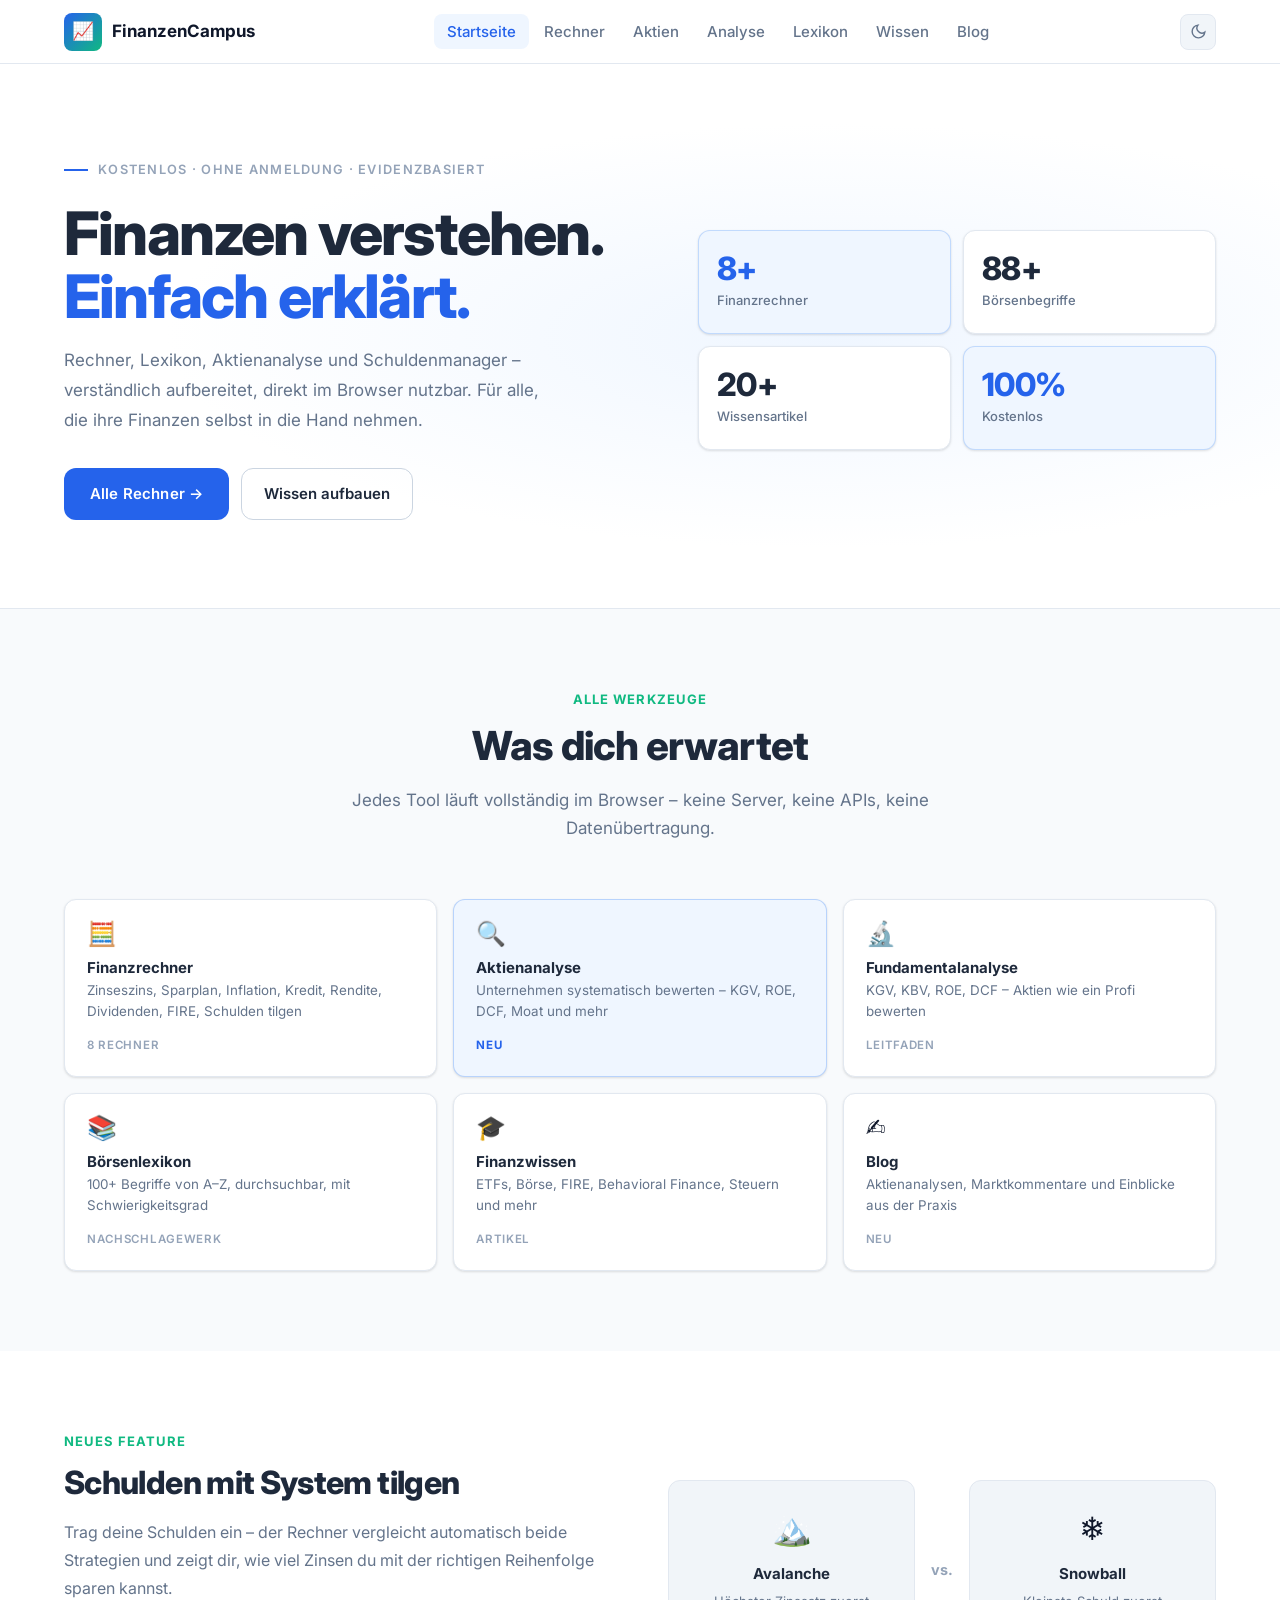
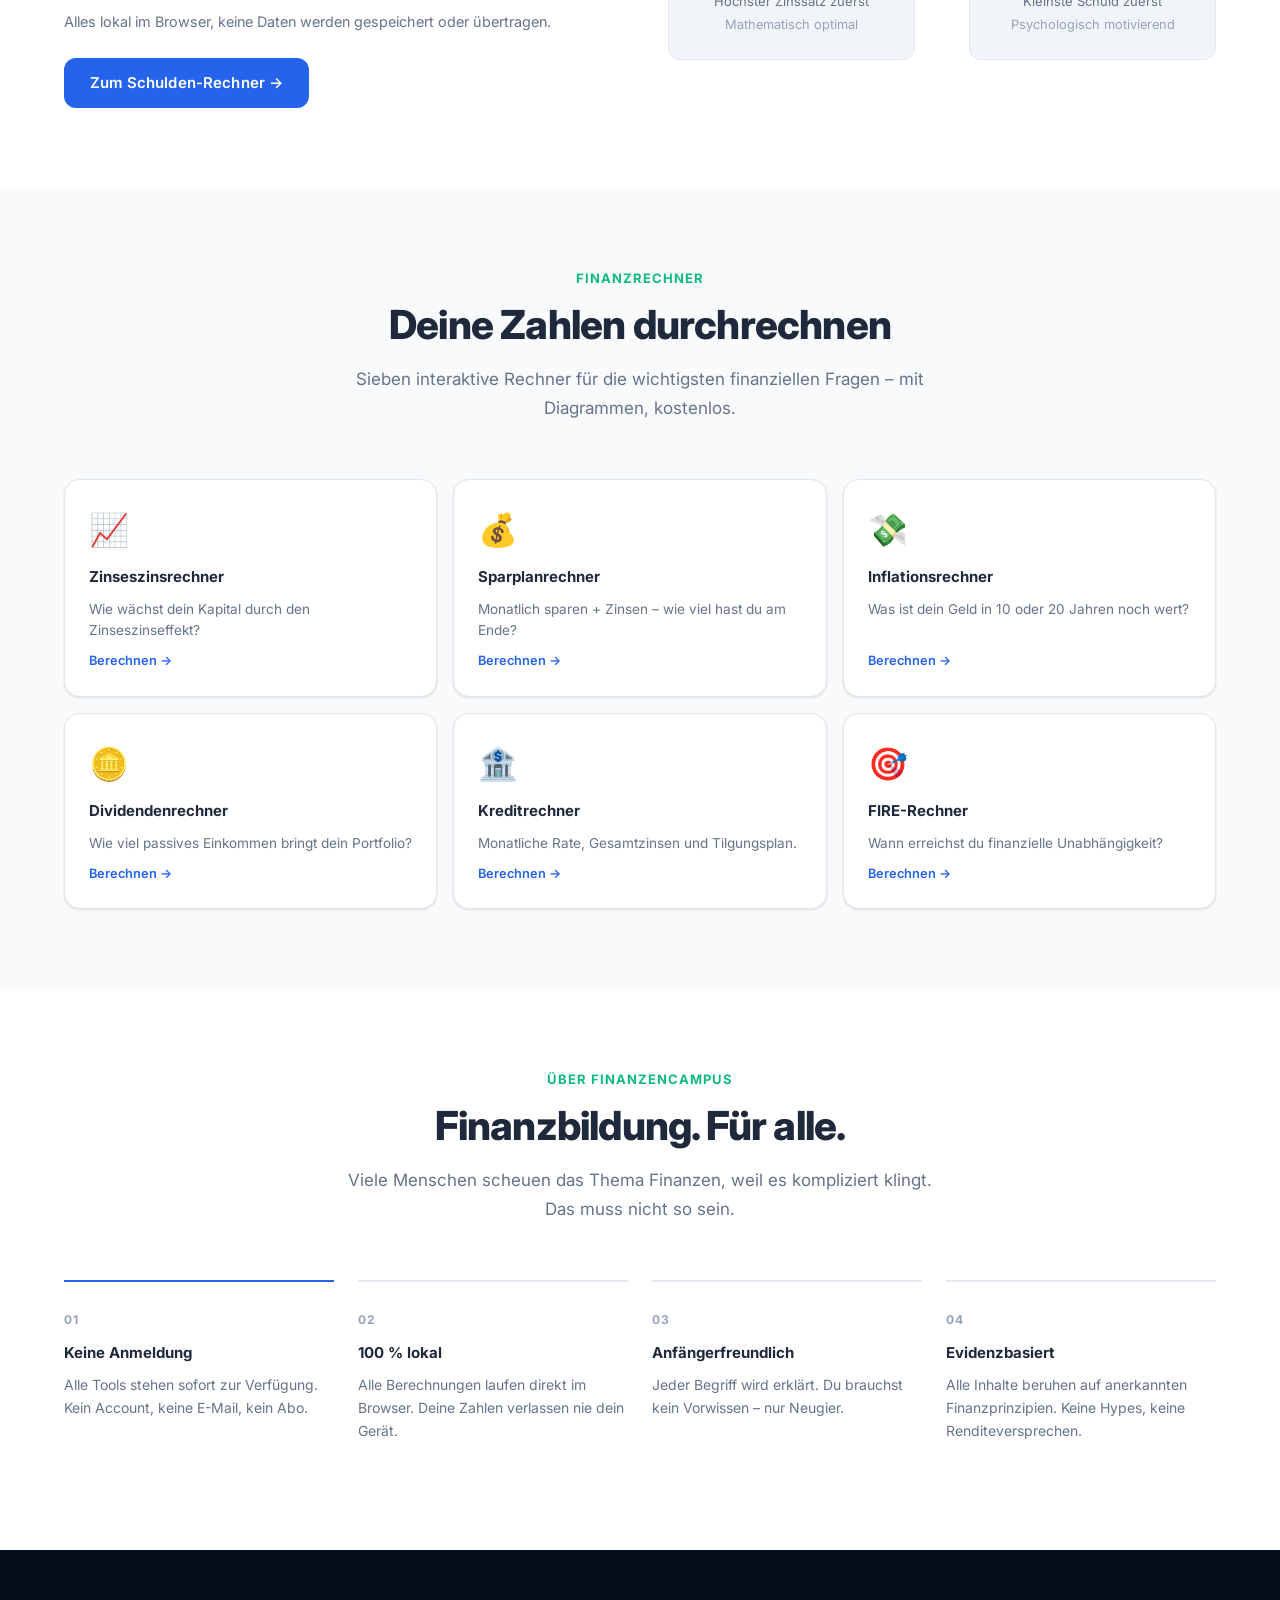
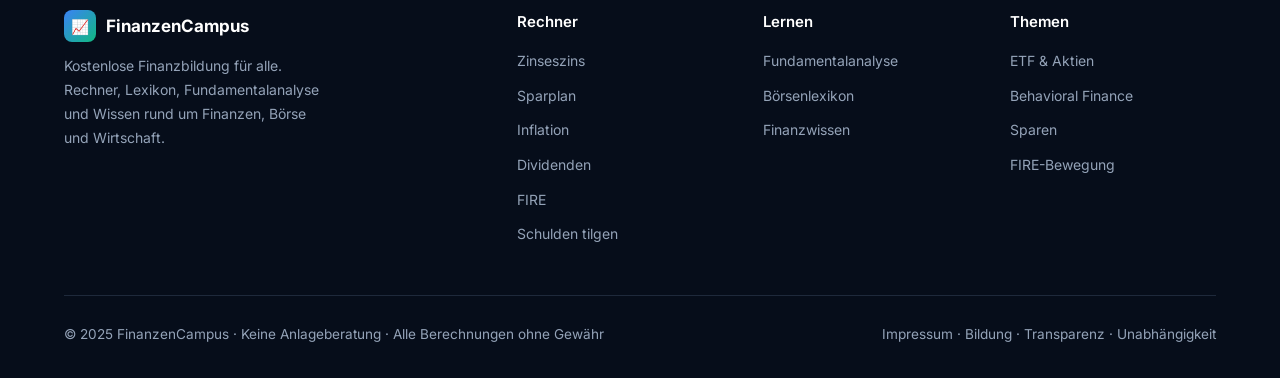
==== commit 563c1dbd: "Große Website-Erweiterung: Blog, Impressum, Quiz-Entfernung, Lexikon & Wissen - Quiz komplett von de" ====
--- a/index.html
+++ b/index.html
@@ -21,12 +21,11 @@
     <ul class="nav-links">
       <li><a href="/index.html" class="active">Startseite</a></li>
       <li><a href="/rechner.html">Rechner</a></li>
-      <li><a href="/schulden.html">Schulden</a></li>
       <li><a href="/aktienanalyse.html">Aktien</a></li>
       <li><a href="/fundamentalanalyse.html">Analyse</a></li>
       <li><a href="/lexikon.html">Lexikon</a></li>
       <li><a href="/wissen.html">Wissen</a></li>
-      <li><a href="/quiz.html">Quiz</a></li>
+      <li><a href="/blog.html">Blog</a></li>
     </ul>
     <div class="nav-actions">
       <button class="theme-btn" onclick="toggleTheme()" title="Erscheinungsbild wechseln" aria-label="Dark Mode">
@@ -40,12 +39,11 @@
 <div class="mobile-menu" id="mobileMenu"><ul>
   <li><a href="/index.html">Startseite</a></li>
   <li><a href="/rechner.html">Rechner</a></li>
-  <li><a href="/schulden.html">Schulden</a></li>
   <li><a href="/aktienanalyse.html">Aktien</a></li>
   <li><a href="/fundamentalanalyse.html">Analyse</a></li>
   <li><a href="/lexikon.html">Lexikon</a></li>
   <li><a href="/wissen.html">Wissen</a></li>
-  <li><a href="/quiz.html">Quiz</a></li>
+      <li><a href="/blog.html">Blog</a></li>
 </ul></div>
 
 <!-- HERO -->
@@ -71,8 +69,8 @@
           <div class="hsc-label">Börsenbegriffe</div>
         </div>
         <div class="hero-stat-card">
-          <div class="hsc-num">15</div>
-          <div class="hsc-label">Quiz-Fragen</div>
+          <div class="hsc-num">20+</div>
+          <div class="hsc-label">Wissensartikel</div>
         </div>
         <div class="hero-stat-card featured">
           <div class="hsc-num">100%</div>
@@ -96,15 +94,15 @@
         <div class="tc-icon">🧮</div>
         <div>
           <h3>Finanzrechner</h3>
-          <p>Zinseszins, Sparplan, Inflation, Kredit, Rendite, Dividenden, FIRE</p>
-        </div>
-        <span class="tc-tag">7 Rechner</span>
-      </a>
-      <a href="/schulden.html" class="tool-card tc-accent">
-        <div class="tc-icon">💳</div>
-        <div>
-          <h3>Schulden tilgen</h3>
-          <p>Avalanche vs. Snowball – welche Methode spart mehr Zinsen?</p>
+          <p>Zinseszins, Sparplan, Inflation, Kredit, Rendite, Dividenden, FIRE, Schulden tilgen</p>
+        </div>
+        <span class="tc-tag">8 Rechner</span>
+      </a>
+      <a href="/aktienanalyse.html" class="tool-card tc-accent">
+        <div class="tc-icon">🔍</div>
+        <div>
+          <h3>Aktienanalyse</h3>
+          <p>Unternehmen systematisch bewerten – KGV, ROE, DCF, Moat und mehr</p>
         </div>
         <span class="tc-tag tc-new">Neu</span>
       </a>
@@ -114,13 +112,13 @@
           <h3>Fundamentalanalyse</h3>
           <p>KGV, KBV, ROE, DCF – Aktien wie ein Profi bewerten</p>
         </div>
-        <span class="tc-tag">7 Kennzahlen</span>
+        <span class="tc-tag">Leitfaden</span>
       </a>
       <a href="/lexikon.html" class="tool-card">
         <div class="tc-icon">📚</div>
         <div>
           <h3>Börsenlexikon</h3>
-          <p>88 Begriffe von A–Z, durchsuchbar, mit Schwierigkeitsgrad</p>
+          <p>100+ Begriffe von A–Z, durchsuchbar, mit Schwierigkeitsgrad</p>
         </div>
         <span class="tc-tag">Nachschlagewerk</span>
       </a>
@@ -132,13 +130,13 @@
         </div>
         <span class="tc-tag">Artikel</span>
       </a>
-      <a href="/quiz.html" class="tool-card">
-        <div class="tc-icon">🧠</div>
-        <div>
-          <h3>Finanz-Quiz</h3>
-          <p>15 Fragen zu Börse und Investieren – wie gut kennst du dich aus?</p>
-        </div>
-        <span class="tc-tag">15 Fragen</span>
+      <a href="/blog.html" class="tool-card">
+        <div class="tc-icon">✍️</div>
+        <div>
+          <h3>Blog</h3>
+          <p>Aktienanalysen, Marktkommentare und Einblicke aus der Praxis</p>
+        </div>
+        <span class="tc-tag">Neu</span>
       </a>
     </div>
   </div>
@@ -284,7 +282,6 @@
           <li><a href="/fundamentalanalyse.html">Fundamentalanalyse</a></li>
           <li><a href="/lexikon.html">Börsenlexikon</a></li>
           <li><a href="/wissen.html">Finanzwissen</a></li>
-          <li><a href="/quiz.html">Quiz</a></li>
         </ul>
       </div>
       <div class="footer-col">
@@ -299,7 +296,7 @@
     </div>
     <div class="footer-bottom">
       <span>© 2025 FinanzenCampus · Keine Anlageberatung · Alle Berechnungen ohne Gewähr</span>
-      <span>Bildung · Transparenz · Unabhängigkeit</span>
+      <span><a href="/impressum.html" style="color:inherit;text-decoration:none">Impressum</a> · Bildung · Transparenz · Unabhängigkeit</span>
     </div>
   </div>
 </footer>
--- a/css/style.css
+++ b/css/style.css
@@ -566,3 +566,33 @@
   .dcf-grid{grid-template-columns:1fr}
   .dim-label{min-width:90px}
 }
+/* ===================================================
+   BLOG PAGE & POST TEMPLATE
+   =================================================== */
+.blog-grid{display:grid;grid-template-columns:repeat(auto-fill,minmax(320px,1fr));gap:1.25rem}
+.article-card-link{display:block;padding:1.5rem;text-decoration:none;color:inherit;height:100%}
+.article-card-top{display:flex;justify-content:space-between;align-items:center;margin-bottom:.875rem;gap:.5rem;flex-wrap:wrap}
+.article-date{font-size:.78rem;color:var(--text-faint)}
+.article-title{font-size:1.0625rem;font-weight:700;color:var(--text-strong);line-height:1.35;margin-bottom:.625rem}
+.article-excerpt{font-size:.9rem;color:var(--text-muted);line-height:1.65;margin-bottom:1rem}
+.article-footer{display:flex;justify-content:space-between;align-items:center;padding-top:.875rem;border-top:1px solid var(--border)}
+.article-read-time{font-size:.78rem;color:var(--text-faint)}
+.article-card-arrow{font-size:.875rem;color:var(--primary);font-weight:700;transition:transform .15s ease}
+.article-card:hover .article-card-arrow{transform:translateX(4px)}
+.blog-tag{display:inline-flex;align-items:center;font-size:.72rem;font-weight:700;padding:3px 10px;border-radius:100px;background:var(--primary-subtle);color:var(--primary);text-transform:uppercase;letter-spacing:.04em;white-space:nowrap}
+.blog-filter{padding:6px 16px;border-radius:100px;border:1px solid var(--border);background:transparent;color:var(--text-muted);font-size:.85rem;font-weight:500;cursor:pointer;transition:var(--t);white-space:nowrap}
+.blog-filter:hover{border-color:var(--primary);color:var(--primary)}
+.blog-filter.active{background:var(--primary);border-color:var(--primary);color:#fff}
+.blog-heading{font-size:1.3rem;font-weight:700;color:var(--text-strong);margin:2.5rem 0 1rem;padding-top:1.5rem;border-top:1px solid var(--border)}
+.blog-heading:first-of-type{border-top:none;padding-top:0;margin-top:2rem}
+.blog-text{font-size:.9625rem;color:var(--text-muted);line-height:1.8;margin-bottom:1.125rem}
+.blog-kpi-row{display:grid;grid-template-columns:repeat(auto-fill,minmax(180px,1fr));gap:.75rem;margin:1.5rem 0}
+.blog-kpi{background:var(--bg-alt);border:1px solid var(--border);border-radius:var(--radius);padding:.875rem 1rem}
+.blog-kpi-label{display:block;font-size:.75rem;color:var(--text-faint);font-weight:600;text-transform:uppercase;letter-spacing:.04em;margin-bottom:.3rem}
+.blog-kpi-value{display:block;font-size:.9375rem;font-weight:700;color:var(--text-strong);line-height:1.3}
+.blog-toc-link{color:var(--primary);text-decoration:none;font-size:.9rem;line-height:1.6}
+.blog-toc-link:hover{text-decoration:underline}
+@media(max-width:640px){
+  .blog-grid{grid-template-columns:1fr}
+  .blog-kpi-row{grid-template-columns:1fr 1fr}
+}
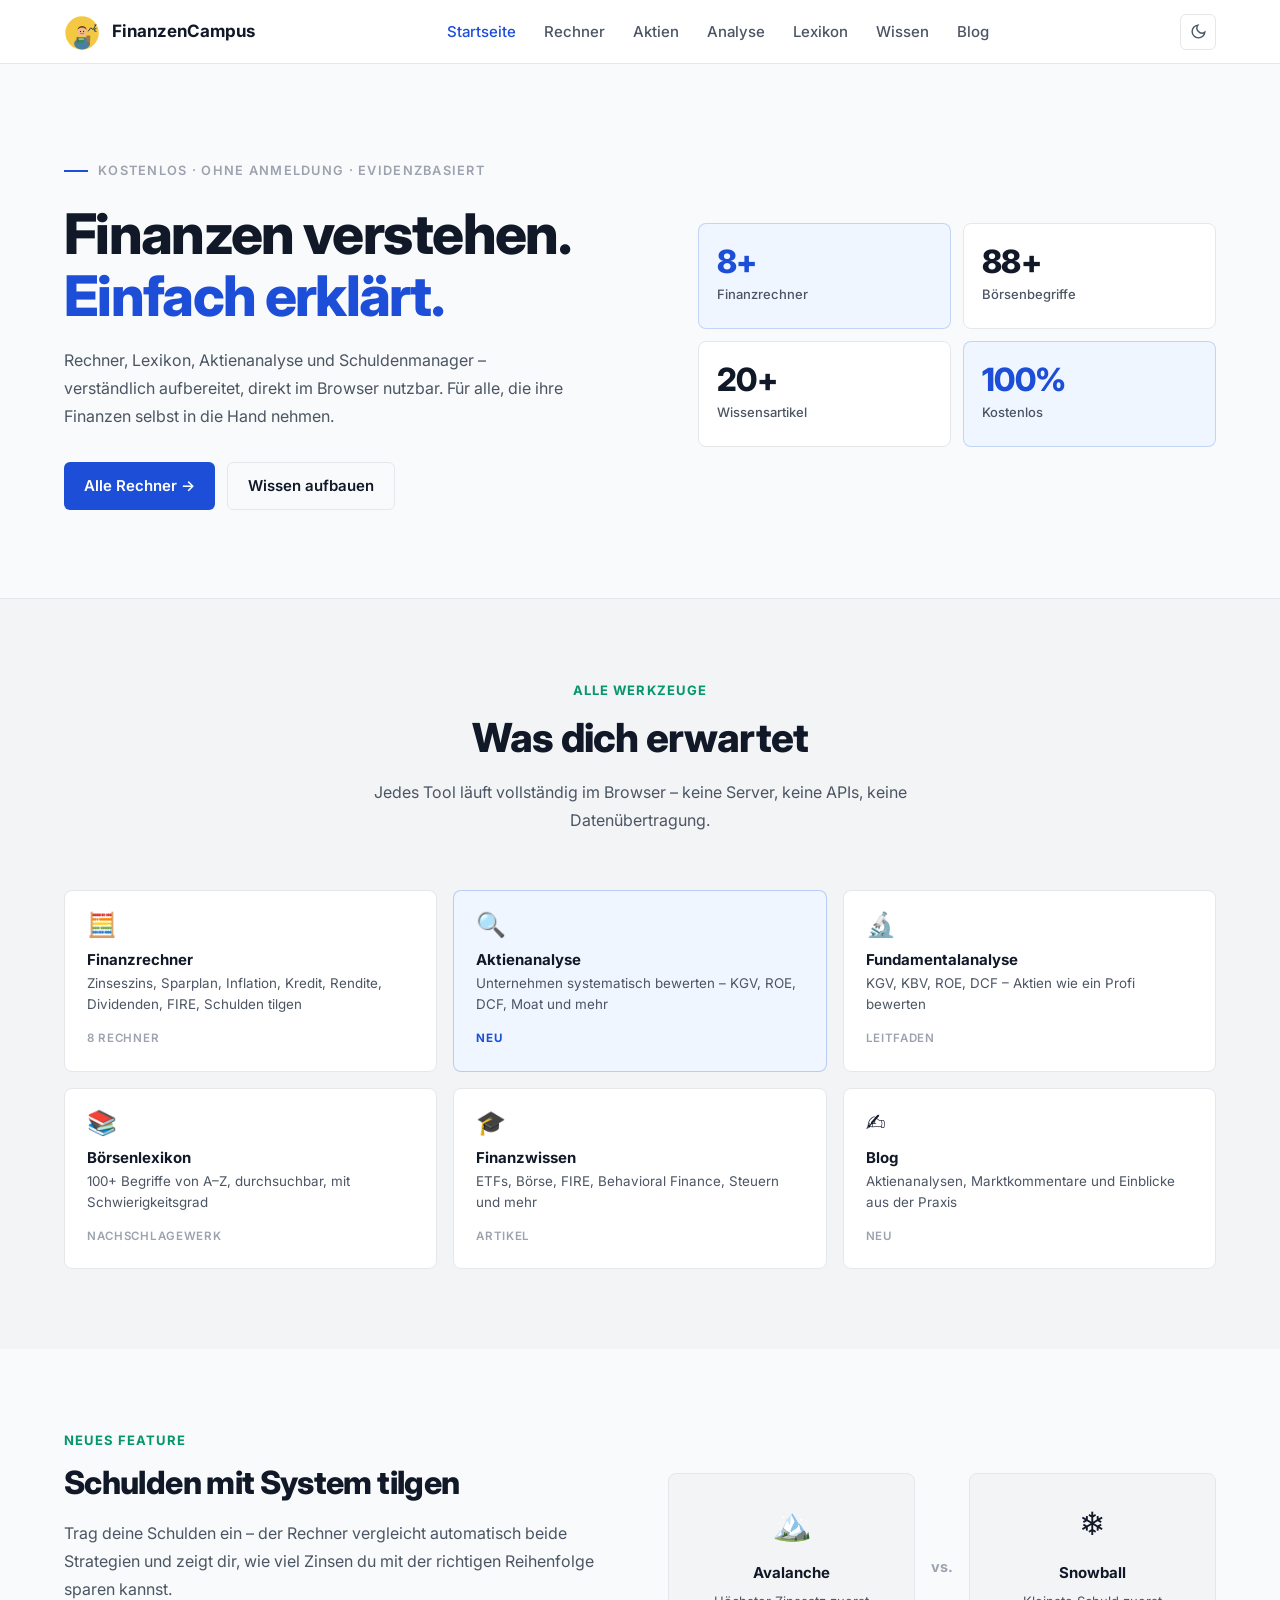
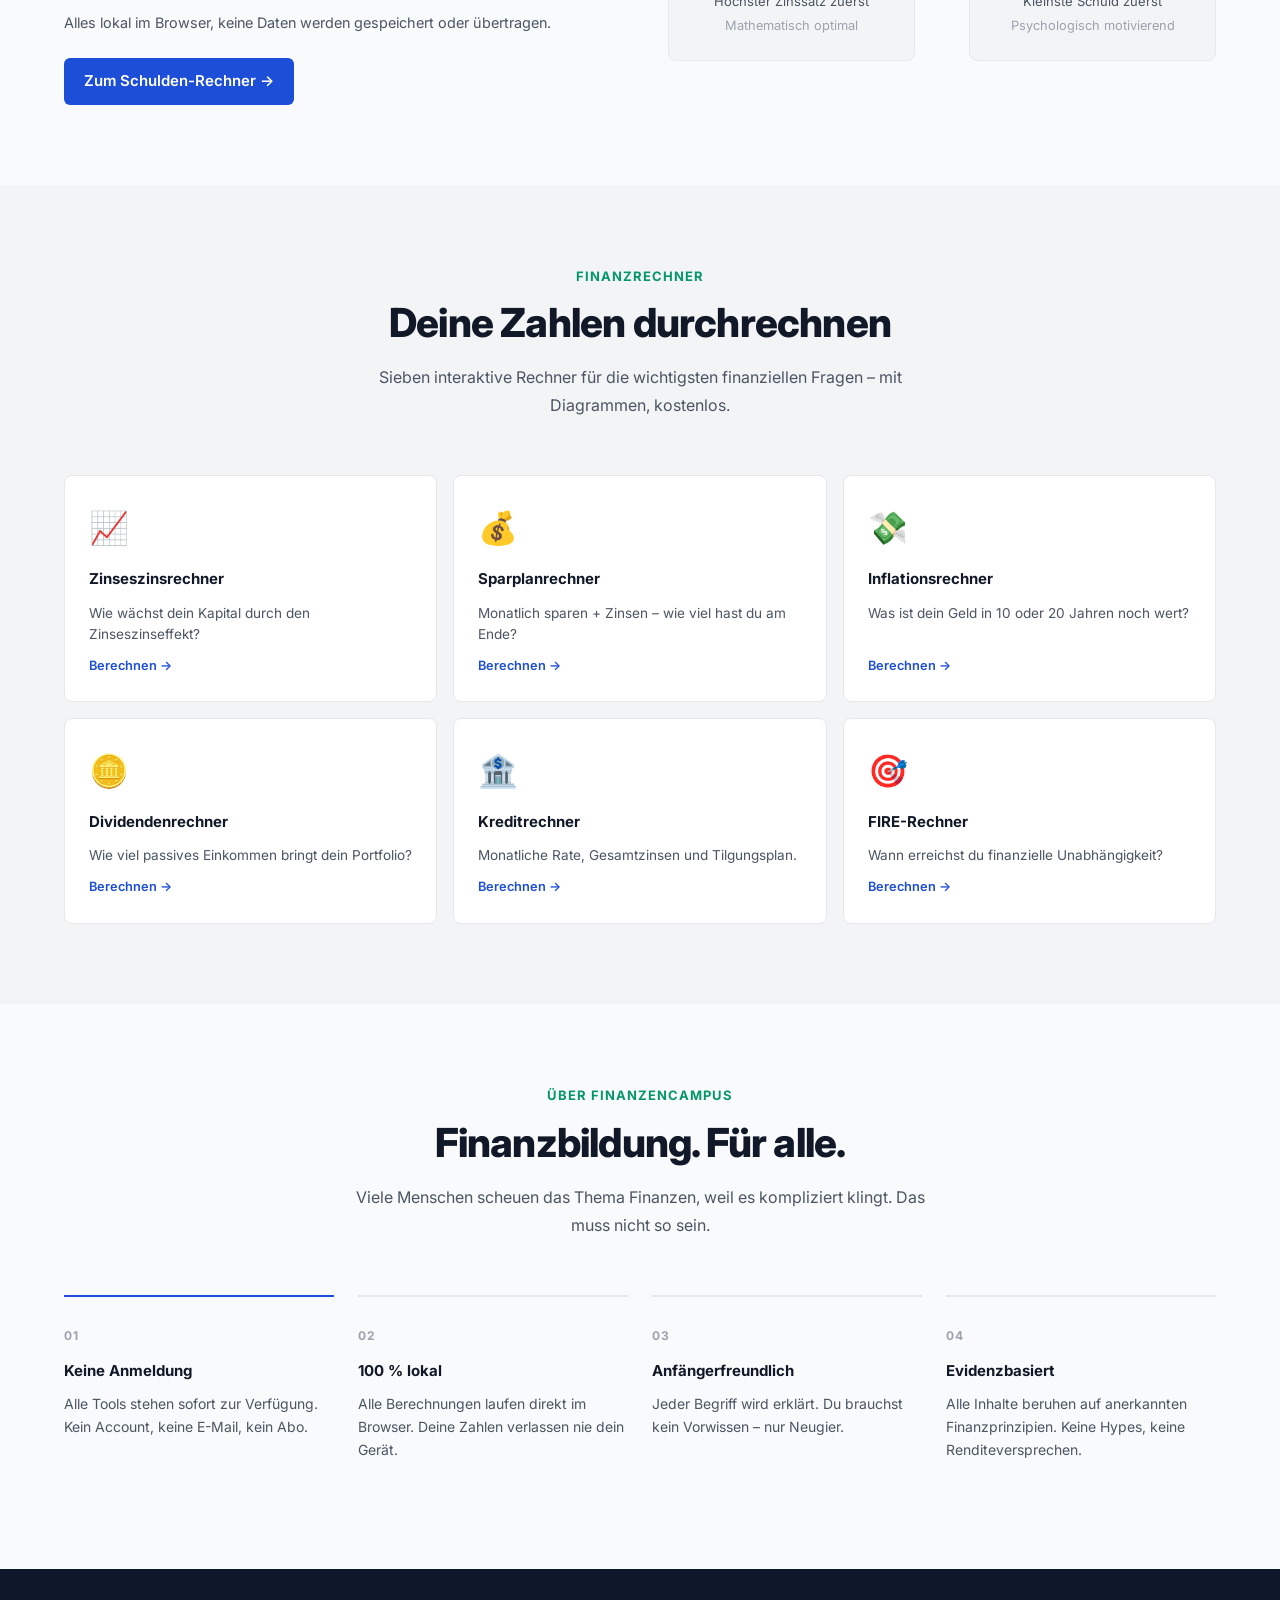
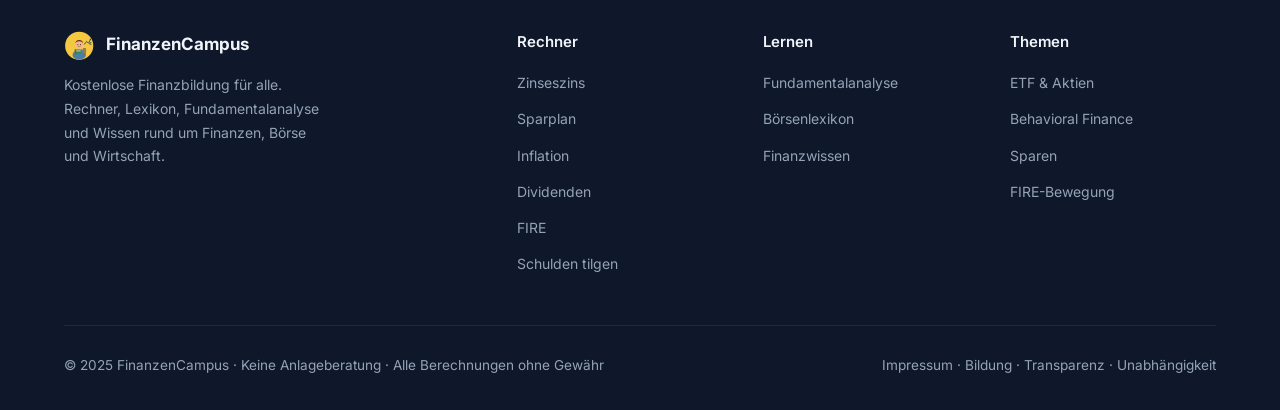
==== commit 36781887: "Logo & Dark-Mode-Fix: SVG-Logo, sichtbarer Theme-Button - images/logo.svg: Neues Vektor-Logo (Studen" ====
--- a/index.html
+++ b/index.html
@@ -5,7 +5,7 @@
   <meta name="viewport" content="width=device-width, initial-scale=1.0">
   <meta name="description" content="FinanzenCampus – kostenlose Finanzrechner, Börsenlexikon, Fundamentalanalyse, Schuldenrechner und Finanzwissen. Evidenzbasiert, ohne Anmeldung.">
   <title>FinanzenCampus – Finanzielle Bildung für alle</title>
-  <link rel="icon" href="/images/favicon.ico">
+  <link rel="icon" type="image/svg+xml" href="/images/logo.svg"><link rel="icon" type="image/x-icon" href="/images/favicon.ico">
   <script>document.documentElement.setAttribute('data-theme',localStorage.getItem('fc-theme')||(window.matchMedia('(prefers-color-scheme:dark)').matches?'dark':'light'))</script>
   <link rel="stylesheet" href="/css/style.css">
 </head>
@@ -14,7 +14,7 @@
 <nav>
   <div class="nav-container">
     <a href="/index.html" class="nav-logo">
-      <img src="/images/logo.png" alt="FinanzenCampus" class="nav-logo-img" onerror="this.style.display='none';this.nextElementSibling.style.display='flex'">
+      <img src="/images/logo.svg" alt="FinanzenCampus" class="nav-logo-img" onerror="this.style.display='none';this.nextElementSibling.style.display='flex'">
       <div class="nav-logo-fallback" style="display:none">📈</div>
       <span>FinanzenCampus</span>
     </a>
@@ -259,7 +259,7 @@
     <div class="footer-grid">
       <div class="footer-brand">
         <div class="footer-brand-name">
-          <img src="/images/logo.png" alt="" class="footer-logo-img" onerror="this.style.display='none';this.nextElementSibling.style.display='flex'">
+          <img src="/images/logo.svg" alt="" class="footer-logo-img" onerror="this.style.display='none';this.nextElementSibling.style.display='flex'">
           <div class="footer-brand-icon" style="display:none">📈</div>
           FinanzenCampus
         </div>
--- a/css/style.css
+++ b/css/style.css
@@ -7,40 +7,46 @@
    =================================================== */
 :root{
   /* Brand */
-  --primary:#2563eb;
-  --primary-dark:#1d4ed8;
-  --accent:#10b981;
-  --accent-dark:#059669;
+  --primary:#1d4ed8;
+  --primary-dark:#1e40af;
+  --accent:#059669;
+  --accent-dark:#047857;
 
   /* Layout */
-  --radius-sm:8px;
-  --radius:12px;
-  --radius-lg:16px;
+  --radius-sm:6px;
+  --radius:8px;
+  --radius-lg:8px;
   --t:.2s ease;
   --nav:64px;
+  --section-py:80px;
 
   /* Light-mode surface tokens */
-  --bg:#ffffff;
-  --bg-alt:#f8fafc;
+  --bg:#f9fafb;
+  --bg-alt:#f3f4f6;
   --bg-card:#ffffff;
-  --bg-muted:#f1f5f9;
-  --text:#0f172a;
-  --text-strong:#1e293b;
-  --text-muted:#64748b;
-  --text-faint:#94a3b8;
-  --border:#e2e8f0;
-  --border-strong:#cbd5e1;
-  --nav-bg:rgba(255,255,255,.92);
+  --bg-muted:#f3f4f6;
+  --text:#111827;
+  --text-strong:#111827;
+  --text-muted:#4b5563;
+  --text-faint:#9ca3af;
+  --border:#e5e7eb;
+  --border-strong:#d1d5db;
+  --nav-bg:#ffffff;
   --primary-subtle:#eff6ff;
   --accent-subtle:#ecfdf5;
   --result-grad:linear-gradient(135deg,#eff6ff,#ecfdf5);
-  --hero-text:#94a3b8;
-  --shadow:0 1px 3px rgba(0,0,0,.08),0 1px 2px rgba(0,0,0,.05);
-  --shadow-md:0 4px 6px -1px rgba(0,0,0,.08),0 2px 4px rgba(0,0,0,.05);
-  --shadow-lg:0 10px 20px -4px rgba(0,0,0,.1),0 4px 8px rgba(0,0,0,.06);
-  --shadow-hover:0 16px 32px -6px rgba(0,0,0,.14),0 6px 12px rgba(0,0,0,.08);
-  --hero-bg:radial-gradient(ellipse 80% 60% at 65% 50%,#eff6ff 0%,#ffffff 65%);
-  --page-hero-bg:linear-gradient(135deg,#f1f5f9 0%,#eff6ff 100%);
+  --hero-text:#4b5563;
+  --shadow:none;
+  --shadow-md:none;
+  --shadow-lg:0 4px 16px rgba(0,0,0,.08);
+  --shadow-hover:none;
+  --hero-bg:var(--bg);
+  --page-hero-bg:var(--bg);
+  --success:#059669;
+  --danger:#dc2626;
+  --warning:#d97706;
+  --purple-subtle:#fdf4ff;
+  --purple-text:#6b21a8;
 }
 
 [data-theme="dark"]{
@@ -48,27 +54,29 @@
   --primary-dark:#2563eb;
   --accent:#34d399;
   --accent-dark:#10b981;
-  --bg:#0d1117;
-  --bg-alt:#131921;
-  --bg-card:#1a2236;
-  --bg-muted:#1e293b;
-  --text:#cdd9e5;
-  --text-strong:#e6edf3;
-  --text-muted:#7d8590;
-  --text-faint:#545d68;
-  --border:#2d3748;
-  --border-strong:#4a5568;
-  --nav-bg:rgba(13,17,23,.96);
-  --primary-subtle:#172042;
-  --accent-subtle:#0d2d26;
-  --result-grad:linear-gradient(135deg,#172042,#0d2d26);
-  --hero-text:#7d8590;
-  --shadow:0 1px 3px rgba(0,0,0,.4),0 1px 2px rgba(0,0,0,.3);
-  --shadow-md:0 4px 6px -1px rgba(0,0,0,.5),0 2px 4px rgba(0,0,0,.4);
-  --shadow-lg:0 10px 20px -4px rgba(0,0,0,.6),0 4px 8px rgba(0,0,0,.5);
-  --shadow-hover:0 16px 32px -6px rgba(0,0,0,.7),0 6px 12px rgba(0,0,0,.6);
-  --hero-bg:radial-gradient(ellipse 80% 60% at 65% 50%,#172042 0%,#0d1117 65%);
-  --page-hero-bg:linear-gradient(135deg,#131921 0%,#172042 100%);
+  --bg:#0f172a;
+  --bg-alt:#1a2535;
+  --bg-card:#1e293b;
+  --bg-muted:#1a2535;
+  --text:#f1f5f9;
+  --text-strong:#f1f5f9;
+  --text-muted:#94a3b8;
+  --text-faint:#64748b;
+  --border:#334155;
+  --border-strong:#475569;
+  --nav-bg:#1e293b;
+  --primary-subtle:#1e3a5f;
+  --accent-subtle:#064e3b;
+  --result-grad:linear-gradient(135deg,#1e3a5f,#064e3b);
+  --hero-text:#94a3b8;
+  --shadow:none;
+  --shadow-md:none;
+  --shadow-lg:0 4px 16px rgba(0,0,0,.3);
+  --shadow-hover:none;
+  --hero-bg:var(--bg);
+  --page-hero-bg:var(--bg);
+  --purple-subtle:#2e1065;
+  --purple-text:#c084fc;
 }
 
 /* Color transition – smooth theme switch */
@@ -79,28 +87,30 @@
 }
 
 html{scroll-behavior:smooth}
-body{font-family:'Inter',system-ui,sans-serif;color:var(--text);background:var(--bg);line-height:1.6;-webkit-font-smoothing:antialiased}
+body{font-family:'Inter',system-ui,sans-serif;color:var(--text);background:var(--bg);font-size:15.5px;line-height:1.75;-webkit-font-smoothing:antialiased}
 
 /* ===================================================
    NAV
    =================================================== */
-nav{position:sticky;top:0;z-index:100;height:var(--nav);background:var(--nav-bg);backdrop-filter:blur(14px);-webkit-backdrop-filter:blur(14px);border-bottom:1px solid var(--border);display:flex;align-items:center}
+nav{position:sticky;top:0;z-index:100;height:var(--nav);background:var(--nav-bg);border-bottom:1px solid var(--border);display:flex;align-items:center}
 .nav-container{max-width:1200px;margin:0 auto;padding:0 24px;width:100%;display:flex;align-items:center;justify-content:space-between;gap:16px}
 .nav-logo{display:flex;align-items:center;gap:10px;text-decoration:none;font-weight:700;font-size:1.0625rem;color:var(--text);flex-shrink:0}
 .nav-logo-img{height:38px;width:38px;object-fit:contain;border-radius:var(--radius-sm)}
-.nav-logo-fallback{width:38px;height:38px;background:linear-gradient(135deg,var(--primary),var(--accent));border-radius:var(--radius-sm);display:flex;align-items:center;justify-content:center;color:#fff;font-size:1.1rem;flex-shrink:0}
+.nav-logo-fallback{width:38px;height:38px;background:var(--primary);border-radius:var(--radius-sm);display:flex;align-items:center;justify-content:center;color:#fff;font-size:1.1rem;flex-shrink:0}
 .nav-links{display:flex;gap:2px;list-style:none}
 .nav-links a{text-decoration:none;color:var(--text-muted);font-weight:500;font-size:.9375rem;padding:8px 13px;border-radius:var(--radius-sm);transition:var(--t)}
-.nav-links a:hover,.nav-links a.active{color:var(--primary);background:var(--primary-subtle)}
+.nav-links a:hover,.nav-links a.active{color:var(--primary);background:transparent}
 .nav-actions{display:flex;align-items:center;gap:8px}
 
 /* Theme toggle */
-.theme-btn{width:36px;height:36px;border-radius:var(--radius-sm);border:1.5px solid var(--border);background:var(--bg-muted);cursor:pointer;display:flex;align-items:center;justify-content:center;color:var(--text-muted);transition:var(--t);flex-shrink:0}
-.theme-btn:hover{background:var(--border);color:var(--text)}
+.theme-btn{width:36px;height:36px;border-radius:var(--radius-sm);border:1px solid var(--border);background:transparent;cursor:pointer;display:flex;align-items:center;justify-content:center;color:var(--text-muted);transition:var(--t);flex-shrink:0}
+.theme-btn:hover{border-color:var(--border-strong);color:var(--text)}
 .th-icon{width:17px;height:17px;flex-shrink:0;stroke-width:2;fill:none;stroke:currentColor}
 :not([data-theme="dark"]) .th-icon.sun,
 [data-theme="light"] .th-icon.sun{display:none}
 [data-theme="dark"] .th-icon.moon{display:none}
+[data-theme="dark"] .theme-btn{color:#f1f5f9;border-color:#475569}
+[data-theme="dark"] .theme-btn:hover{background:#334155;color:#ffffff}
 
 /* Hamburger */
 .hamburger{display:none;flex-direction:column;gap:5px;cursor:pointer;background:none;border:none;padding:8px;flex-shrink:0}
@@ -115,45 +125,45 @@
    LAYOUT
    =================================================== */
 .container{max-width:1200px;margin:0 auto;padding:0 24px}
-.section{padding:80px 0}
+.section{padding:var(--section-py) 0}
 .section-alt{background:var(--bg-alt)}
 .section-header{text-align:center;max-width:600px;margin:0 auto 56px}
 .section-label{font-size:.8125rem;font-weight:700;color:var(--accent);text-transform:uppercase;letter-spacing:.08em;margin-bottom:12px;display:block}
-.section-title{font-size:clamp(1.75rem,3.5vw,2.5rem);font-weight:800;color:var(--text-strong);line-height:1.2;letter-spacing:-.02em;margin-bottom:16px}
-.section-desc{font-size:1.0625rem;color:var(--text-muted);line-height:1.7}
+.section-title{font-size:clamp(1.75rem,3.5vw,2.5rem);font-weight:800;color:var(--text);line-height:1.2;letter-spacing:-.02em;margin-bottom:16px}
+.section-desc{font-size:1rem;color:var(--text-muted);line-height:1.75}
 
 /* ===================================================
    HERO
    =================================================== */
-.hero{background:var(--hero-bg);border-bottom:1px solid var(--border);padding:96px 0 88px}
+.hero{background:var(--bg);border-bottom:1px solid var(--border);padding:96px 0 88px}
 .hero-inner{display:grid;grid-template-columns:1.1fr 1fr;gap:64px;align-items:center}
 .hero-eyebrow{font-size:.8rem;font-weight:600;color:var(--text-faint);letter-spacing:.1em;text-transform:uppercase;margin-bottom:22px;display:flex;align-items:center;gap:10px}
 .hero-eyebrow::before{content:'';width:24px;height:2px;background:var(--primary);display:block;flex-shrink:0}
 .hero-badge{display:none}
-.hero-title{font-size:clamp(2.375rem,5.5vw,3.75rem);font-weight:800;color:var(--text-strong);line-height:1.05;margin-bottom:18px;letter-spacing:-.03em}
+.hero-title{font-size:clamp(2.2rem,5vw,3.5rem);font-weight:800;color:var(--text);line-height:1.1;margin-bottom:18px;letter-spacing:-.03em}
 .hero-title span{color:var(--primary)}
-.hero-subtitle{font-size:1.0625rem;color:var(--text-muted);margin-bottom:32px;max-width:500px;line-height:1.75}
+.hero-subtitle{font-size:1rem;color:var(--text-muted);margin-bottom:32px;max-width:500px;line-height:1.75}
 .hero-buttons{display:flex;gap:12px;flex-wrap:wrap}
 /* Hero stats side */
 .hero-stat-grid{display:grid;grid-template-columns:1fr 1fr;gap:12px}
-.hero-stat-card{padding:22px 18px;background:var(--bg-card);border:1px solid var(--border);border-radius:var(--radius);box-shadow:var(--shadow);transition:var(--t),transform .2s ease,box-shadow .2s ease}
-.hero-stat-card:hover{transform:translateY(-2px);box-shadow:var(--shadow-md)}
-.hero-stat-card.featured{background:var(--primary-subtle);border-color:rgba(59,130,246,.25)}
-.hsc-num{font-size:2rem;font-weight:800;color:var(--text-strong);line-height:1;margin-bottom:5px;letter-spacing:-.02em}
+.hero-stat-card{padding:22px 18px;background:var(--bg-card);border:1px solid var(--border);border-radius:var(--radius);transition:border-color .2s ease}
+.hero-stat-card:hover{border-color:var(--primary)}
+.hero-stat-card.featured{background:var(--primary-subtle);border-color:rgba(29,78,216,.2)}
+.hsc-num{font-size:2rem;font-weight:800;color:var(--text);line-height:1;margin-bottom:5px;letter-spacing:-.02em}
 .hero-stat-card.featured .hsc-num{color:var(--primary)}
 .hsc-label{font-size:.8125rem;color:var(--text-muted);font-weight:500}
 
 /* ===================================================
    BUTTONS
    =================================================== */
-.btn-primary{background:var(--primary);color:#fff;padding:13px 26px;border-radius:var(--radius);font-weight:600;font-size:.9375rem;text-decoration:none;transition:var(--t);display:inline-flex;align-items:center;gap:8px;border:none;cursor:pointer;font-family:inherit;letter-spacing:.01em}
-.btn-primary:hover{background:var(--primary-dark);transform:translateY(-1px);box-shadow:0 8px 24px rgba(59,130,246,.35)}
-.btn-secondary{background:rgba(255,255,255,.1);color:#fff;padding:13px 26px;border-radius:var(--radius);font-weight:600;font-size:.9375rem;text-decoration:none;transition:var(--t);display:inline-flex;align-items:center;gap:8px;border:1px solid rgba(255,255,255,.15);cursor:pointer}
-.btn-secondary:hover{background:rgba(255,255,255,.16);border-color:rgba(255,255,255,.25)}
-.btn-outline{background:transparent;color:var(--primary);padding:11px 22px;border-radius:var(--radius);font-weight:600;font-size:.9375rem;text-decoration:none;transition:var(--t);display:inline-flex;align-items:center;gap:8px;border:1.5px solid var(--primary);cursor:pointer;font-family:inherit}
+.btn-primary{background:var(--primary);color:#fff;padding:10px 20px;border-radius:6px;font-weight:600;font-size:.9375rem;text-decoration:none;transition:background-color .2s ease;display:inline-flex;align-items:center;gap:8px;border:none;cursor:pointer;font-family:inherit}
+.btn-primary:hover{background:var(--primary-dark)}
+.btn-secondary{background:transparent;color:var(--text-muted);padding:10px 20px;border-radius:6px;font-weight:600;font-size:.9375rem;text-decoration:none;transition:var(--t);display:inline-flex;align-items:center;gap:8px;border:1px solid var(--border);cursor:pointer}
+.btn-secondary:hover{border-color:var(--border-strong);color:var(--text)}
+.btn-outline{background:transparent;color:var(--primary);padding:10px 20px;border-radius:6px;font-weight:600;font-size:.9375rem;text-decoration:none;transition:var(--t);display:inline-flex;align-items:center;gap:8px;border:1.5px solid var(--primary);cursor:pointer;font-family:inherit}
 .btn-outline:hover{background:var(--primary-subtle)}
-.btn-ghost{background:transparent;color:var(--text-strong);padding:13px 22px;border-radius:var(--radius);font-weight:600;font-size:.9375rem;text-decoration:none;transition:var(--t);display:inline-flex;align-items:center;gap:8px;border:1.5px solid var(--border-strong);cursor:pointer;font-family:inherit}
-.btn-ghost:hover{background:var(--bg-muted);border-color:var(--text-faint)}
+.btn-ghost{background:transparent;color:var(--text);padding:10px 20px;border-radius:6px;font-weight:600;font-size:.9375rem;text-decoration:none;transition:var(--t);display:inline-flex;align-items:center;gap:8px;border:1px solid var(--border);cursor:pointer;font-family:inherit}
+.btn-ghost:hover{background:var(--bg-muted);border-color:var(--border-strong)}
 
 /* ===================================================
    STATS BAR
@@ -167,77 +177,77 @@
    CARDS
    =================================================== */
 .card-grid{display:grid;grid-template-columns:repeat(3,1fr);gap:24px}
-.card{background:var(--bg-card);border:1px solid var(--border);border-radius:var(--radius-lg);padding:32px;transition:var(--t),transform .2s ease,box-shadow .2s ease;box-shadow:var(--shadow)}
-.card:hover{border-color:var(--primary);transform:translateY(-2px);box-shadow:var(--shadow-hover)}
+.card{background:var(--bg-card);border:1px solid var(--border);border-radius:var(--radius);padding:32px;transition:border-color .2s ease}
+.card:hover{border-color:var(--primary)}
 .card-icon{width:52px;height:52px;border-radius:var(--radius);display:flex;align-items:center;justify-content:center;font-size:1.5rem;margin-bottom:20px}
 .icon-blue{background:var(--primary-subtle)}
 .icon-green{background:var(--accent-subtle)}
 .icon-purple{background:color-mix(in srgb,#a78bfa 15%,var(--bg-card))}
 .icon-orange{background:color-mix(in srgb,#fb923c 15%,var(--bg-card))}
-.card h3{font-size:1.125rem;font-weight:700;color:var(--text-strong);margin-bottom:10px}
+.card h3{font-size:1.125rem;font-weight:700;color:var(--text);margin-bottom:10px;letter-spacing:-.01em}
 .card p{font-size:.9375rem;color:var(--text-muted);line-height:1.65;margin-bottom:20px}
 .card-link{font-size:.9375rem;font-weight:600;color:var(--primary);text-decoration:none;display:inline-flex;align-items:center;gap:6px;transition:var(--t)}
 .card-link:hover{gap:10px}
 
 /* Quick-link calc cards */
 .calc-grid{display:grid;grid-template-columns:repeat(3,1fr);gap:16px}
-.calc-card{background:var(--bg-card);border:1px solid var(--border);border-radius:var(--radius-lg);padding:24px;text-decoration:none;color:inherit;transition:var(--t),transform .2s ease,box-shadow .2s ease;display:flex;flex-direction:column;gap:10px;box-shadow:var(--shadow)}
-.calc-card:hover{border-color:var(--primary);background:var(--primary-subtle);transform:translateY(-2px);box-shadow:var(--shadow-md)}
+.calc-card{background:var(--bg-card);border:1px solid var(--border);border-radius:var(--radius);padding:24px;text-decoration:none;color:inherit;transition:border-color .2s ease;display:flex;flex-direction:column;gap:10px}
+.calc-card:hover{border-color:var(--primary)}
 .calc-card .ci{font-size:2rem}
-.calc-card h3{font-size:.9375rem;font-weight:700;color:var(--text-strong)}
+.calc-card h3{font-size:.9375rem;font-weight:700;color:var(--text)}
 .calc-card p{font-size:.85rem;color:var(--text-muted);line-height:1.55}
 .calc-card .arrow{font-size:.8rem;color:var(--primary);font-weight:600;margin-top:auto}
 
 /* ===================================================
    PAGE HERO
    =================================================== */
-.page-hero{background:var(--page-hero-bg);border-bottom:1px solid var(--border);padding:60px 0}
-.page-hero h1{font-size:clamp(1.625rem,3.5vw,2.25rem);font-weight:800;color:var(--text-strong);margin-bottom:10px;letter-spacing:-.025em}
-.page-hero p{font-size:1rem;color:var(--text-muted);max-width:560px;line-height:1.65}
+.page-hero{background:var(--bg);border-bottom:1px solid var(--border);padding:48px 0}
+.page-hero h1{font-size:clamp(1.625rem,3.5vw,2.25rem);font-weight:800;color:var(--text);margin-bottom:10px;letter-spacing:-.025em}
+.page-hero p{font-size:1rem;color:var(--text-muted);max-width:560px;line-height:1.75}
 
 /* ===================================================
    CALCULATOR TABS
    =================================================== */
-.calc-tabs-wrap{background:var(--bg-alt);border-bottom:1px solid var(--border);position:sticky;top:var(--nav);z-index:50}
-.calc-tabs{display:flex;gap:4px;padding:10px 24px;overflow-x:auto;scrollbar-width:none;max-width:1200px;margin:0 auto}
+.calc-tabs-wrap{background:var(--bg-card);border-bottom:1px solid var(--border);position:sticky;top:var(--nav);z-index:50}
+.calc-tabs{display:flex;gap:0;padding:0 24px;overflow-x:auto;scrollbar-width:none;max-width:1200px;margin:0 auto}
 .calc-tabs::-webkit-scrollbar{display:none}
-.calc-tab{display:flex;align-items:center;gap:7px;padding:9px 16px;border-radius:var(--radius-sm);font-size:.875rem;font-weight:500;color:var(--text-muted);background:transparent;border:none;cursor:pointer;white-space:nowrap;transition:var(--t);font-family:inherit}
-.calc-tab:hover{background:var(--bg-card);color:var(--text)}
-.calc-tab.active{background:var(--bg-card);color:var(--primary);font-weight:600;box-shadow:var(--shadow)}
+.calc-tab{display:flex;align-items:center;gap:7px;padding:14px 16px;border-radius:0;font-size:.875rem;font-weight:500;color:var(--text-muted);background:transparent;border:none;border-bottom:2px solid transparent;cursor:pointer;white-space:nowrap;transition:var(--t);font-family:inherit;margin-bottom:-1px;text-decoration:none}
+.calc-tab:hover{color:var(--text)}
+.calc-tab.active{color:var(--primary);font-weight:600;border-bottom-color:var(--primary)}
 .calc-panels{padding:48px 0 80px}
 .calc-panel{display:none}
 .calc-panel.active{display:block}
 .calc-layout{display:grid;grid-template-columns:1fr 1fr;gap:28px;align-items:start}
 
 /* Forms */
-.calc-form-card,.calc-result-card{background:var(--bg-card);border:1px solid var(--border);border-radius:var(--radius-lg);padding:32px}
-.calc-form-card h2{font-size:1.375rem;font-weight:700;color:var(--text-strong);margin-bottom:6px}
-.calc-desc{font-size:.9rem;color:var(--text-muted);margin-bottom:28px;line-height:1.6}
+.calc-form-card,.calc-result-card{background:var(--bg-card);border:1px solid var(--border);border-radius:var(--radius);padding:32px}
+.calc-form-card h2{font-size:1.375rem;font-weight:700;color:var(--text);margin-bottom:6px;letter-spacing:-.01em}
+.calc-desc{font-size:.9rem;color:var(--text-muted);margin-bottom:28px;line-height:1.65}
 .form-group{margin-bottom:18px}
 .form-group label{display:block;font-size:.875rem;font-weight:600;color:var(--text-muted);margin-bottom:6px}
-.form-group input,.form-group select{width:100%;padding:11px 14px;border:1.5px solid var(--border);border-radius:var(--radius-sm);font-size:.9375rem;color:var(--text);background:var(--bg-muted);transition:var(--t);font-family:inherit;outline:none;-webkit-appearance:none;appearance:none}
-.form-group input:focus,.form-group select:focus{border-color:var(--primary);box-shadow:0 0 0 3px rgba(59,130,246,.15);background:var(--bg-card)}
+.form-group input,.form-group select{width:100%;padding:10px 14px;border:1px solid var(--border);border-radius:6px;font-size:.9375rem;color:var(--text);background:var(--bg-card);transition:border-color .2s ease;font-family:inherit;outline:none;-webkit-appearance:none;appearance:none}
+.form-group input:focus,.form-group select:focus{border-color:var(--primary);box-shadow:none;background:var(--bg-card)}
 [data-theme="dark"] .form-group input,[data-theme="dark"] .form-group select{color:var(--text);background:var(--bg-muted)}
 .input-hint{font-size:.8rem;color:var(--text-faint);margin-top:5px}
 .form-row{display:grid;grid-template-columns:1fr 1fr;gap:14px}
-.calc-btn{width:100%;background:var(--primary);color:#fff;border:none;border-radius:var(--radius);padding:14px;font-size:1rem;font-weight:600;cursor:pointer;transition:var(--t);font-family:inherit;margin-top:8px;letter-spacing:.01em}
-.calc-btn:hover{background:var(--primary-dark);transform:translateY(-1px);box-shadow:0 6px 20px rgba(59,130,246,.3)}
+.calc-btn{width:100%;background:var(--primary);color:#fff;border:none;border-radius:6px;padding:12px;font-size:1rem;font-weight:600;cursor:pointer;transition:background-color .2s ease;font-family:inherit;margin-top:8px}
+.calc-btn:hover{background:var(--primary-dark)}
 
 /* Results */
-.calc-result-card h3{font-size:1.1rem;font-weight:700;color:var(--text-strong);margin-bottom:20px;padding-bottom:14px;border-bottom:1px solid var(--border)}
+.calc-result-card h3{font-size:1.1rem;font-weight:700;color:var(--text);margin-bottom:20px;padding-bottom:14px;border-bottom:1px solid var(--border)}
 .result-empty{text-align:center;padding:48px 20px;color:var(--text-faint)}
 .result-empty-icon{font-size:3rem;margin-bottom:12px;display:block}
 .result-empty p{font-size:.9375rem}
-.result-main{text-align:center;background:var(--result-grad);border-radius:var(--radius);padding:24px 20px;margin-bottom:20px;border:1px solid rgba(59,130,246,.2)}
+.result-main{text-align:center;background:var(--bg-alt);border-radius:var(--radius);padding:24px 20px;margin-bottom:20px;border:1px solid var(--border)}
 .result-main .rl{font-size:.75rem;font-weight:700;color:var(--text-muted);text-transform:uppercase;letter-spacing:.06em;margin-bottom:6px}
 .result-main .rv{font-size:2.25rem;font-weight:800;color:var(--primary);letter-spacing:-.03em;line-height:1}
 .result-main .rsv{font-size:.875rem;color:var(--text-muted);margin-top:6px}
 .result-rows{display:flex;flex-direction:column;gap:10px;margin-bottom:20px}
-.result-row{display:flex;justify-content:space-between;align-items:center;padding:9px 13px;background:var(--bg-muted);border-radius:var(--radius-sm);border:1px solid var(--border)}
+.result-row{display:flex;justify-content:space-between;align-items:center;padding:9px 13px;background:var(--bg-alt);border-radius:var(--radius-sm);border:1px solid var(--border)}
 .result-row .rrl{font-size:.85rem;color:var(--text-muted)}
-.result-row .rrv{font-size:.9375rem;font-weight:600;color:var(--text-strong)}
-.rrv.pos{color:var(--accent-dark)}
-.rrv.neg{color:#ef4444}
+.result-row .rrv{font-size:.9375rem;font-weight:600;color:var(--text)}
+.rrv.pos{color:var(--success)}
+.rrv.neg{color:var(--danger)}
 .chart-wrap{position:relative;height:200px;margin-top:16px}
 
 /* ===================================================
@@ -245,19 +255,19 @@
    =================================================== */
 .search-section{background:var(--bg-alt);padding:36px 0;border-bottom:1px solid var(--border)}
 .search-wrap{max-width:580px;margin:0 auto;position:relative}
-.search-wrap input{width:100%;padding:15px 20px 15px 50px;border:2px solid var(--border);border-radius:var(--radius-lg);font-size:1rem;background:var(--bg-card);color:var(--text);transition:var(--t);font-family:inherit;outline:none}
-.search-wrap input:focus{border-color:var(--primary);box-shadow:0 0 0 4px rgba(59,130,246,.15)}
+.search-wrap input{width:100%;padding:13px 20px 13px 50px;border:1px solid var(--border);border-radius:var(--radius);font-size:1rem;background:var(--bg-card);color:var(--text);transition:border-color .2s ease;font-family:inherit;outline:none}
+.search-wrap input:focus{border-color:var(--primary);box-shadow:none}
 .search-icon{position:absolute;left:16px;top:50%;transform:translateY(-50%);color:var(--text-faint);font-size:1.2rem;pointer-events:none}
 .search-count{text-align:center;margin-top:10px;font-size:.875rem;color:var(--text-muted)}
 .alpha-nav{display:flex;flex-wrap:wrap;gap:4px;justify-content:center;margin-bottom:40px}
 .alpha-btn{width:36px;height:36px;display:flex;align-items:center;justify-content:center;border-radius:var(--radius-sm);border:1px solid var(--border);background:var(--bg-card);font-size:.85rem;font-weight:600;color:var(--text-faint);text-decoration:none;transition:var(--t)}
 .alpha-btn.active:hover,.alpha-btn.active{background:var(--primary-subtle);color:var(--primary);border-color:var(--primary)}
 .lex-section{margin-bottom:48px}
-.alpha-heading{font-size:1.5rem;font-weight:800;color:var(--text-strong);margin-bottom:16px;padding-bottom:10px;border-bottom:2px solid var(--primary);display:inline-block}
+.alpha-heading{font-size:1.5rem;font-weight:800;color:var(--text);margin-bottom:16px;padding-bottom:10px;border-bottom:2px solid var(--primary);display:inline-block;letter-spacing:-.02em}
 .term-grid{display:grid;grid-template-columns:repeat(2,1fr);gap:14px}
-.term-card{background:var(--bg-card);border:1px solid var(--border);border-radius:var(--radius);padding:22px;transition:var(--t),transform .2s ease,box-shadow .2s ease;box-shadow:var(--shadow)}
-.term-card:hover{border-color:var(--primary);transform:translateY(-2px);box-shadow:var(--shadow-md)}
-.term-card h3{font-size:.9375rem;font-weight:700;color:var(--text-strong);margin-bottom:8px;display:flex;align-items:center;gap:8px;flex-wrap:wrap}
+.term-card{background:var(--bg-card);border:1px solid var(--border);border-radius:var(--radius);padding:22px;transition:border-color .2s ease}
+.term-card:hover{border-color:var(--primary)}
+.term-card h3{font-size:.9375rem;font-weight:700;color:var(--text);margin-bottom:8px;display:flex;align-items:center;gap:8px;flex-wrap:wrap}
 .term-badge{font-size:.65rem;font-weight:700;padding:2px 8px;border-radius:100px;text-transform:uppercase;letter-spacing:.04em;white-space:nowrap}
 .b-basic{background:var(--accent-subtle);color:var(--accent-dark)}
 .b-mid{background:var(--primary-subtle);color:var(--primary)}
@@ -269,8 +279,8 @@
    WISSEN
    =================================================== */
 .wissen-grid{display:grid;grid-template-columns:repeat(2,1fr);gap:24px}
-.article-card{background:var(--bg-card);border:1px solid var(--border);border-radius:var(--radius-lg);overflow:hidden;transition:var(--t),transform .2s ease,box-shadow .2s ease;box-shadow:var(--shadow)}
-.article-card:hover{border-color:var(--primary);transform:translateY(-2px);box-shadow:var(--shadow-md)}
+.article-card{background:var(--bg-card);border:1px solid var(--border);border-radius:var(--radius);overflow:hidden;transition:border-color .2s ease}
+.article-card:hover{border-color:var(--primary)}
 .article-head{padding:28px 28px 0}
 .article-cat{font-size:.72rem;font-weight:700;text-transform:uppercase;letter-spacing:.08em;padding:4px 12px;border-radius:100px;display:inline-block;margin-bottom:14px}
 .cat-g{background:var(--accent-subtle);color:var(--accent-dark)}
@@ -279,7 +289,7 @@
 [data-theme="dark"] .cat-s{color:#fb923c}
 .cat-b{background:color-mix(in srgb,#a78bfa 18%,var(--bg-card));color:#6d28d9}
 [data-theme="dark"] .cat-b{color:#a78bfa}
-.article-card h3{font-size:1.0625rem;font-weight:700;color:var(--text-strong);margin-bottom:10px;line-height:1.35}
+.article-card h3{font-size:1.0625rem;font-weight:700;color:var(--text);margin-bottom:10px;line-height:1.35}
 .article-card .excerpt{font-size:.9rem;color:var(--text-muted);line-height:1.65}
 .article-body{padding:20px 28px 28px}
 .tips-list{list-style:none;display:flex;flex-direction:column;gap:11px;margin-top:14px}
@@ -287,9 +297,9 @@
 .tip-n{min-width:26px;height:26px;background:var(--primary);color:#fff;border-radius:50%;display:flex;align-items:center;justify-content:center;font-size:.72rem;font-weight:700;flex-shrink:0}
 .tip-c{min-width:20px;height:20px;background:var(--accent-subtle);color:var(--accent-dark);border-radius:50%;display:flex;align-items:center;justify-content:center;font-size:.75rem;flex-shrink:0;margin-top:2px}
 .info-box{border-radius:var(--radius);padding:16px 20px;font-size:.9rem;line-height:1.65}
-.info-blue{background:var(--primary-subtle);border:1px solid rgba(59,130,246,.25);color:var(--primary)}
-.info-green{background:var(--accent-subtle);border:1px solid rgba(52,211,153,.25);color:var(--accent-dark)}
-.info-yellow{background:color-mix(in srgb,#fbbf24 12%,var(--bg-card));border:1px solid rgba(251,191,36,.25);color:#92400e}
+.info-blue{background:var(--primary-subtle);border:1px solid rgba(29,78,216,.2);color:var(--primary)}
+.info-green{background:var(--accent-subtle);border:1px solid rgba(5,150,105,.2);color:var(--accent-dark)}
+.info-yellow{background:color-mix(in srgb,#fbbf24 10%,var(--bg-card));border:1px solid rgba(251,191,36,.2);color:#92400e}
 [data-theme="dark"] .info-yellow{color:#fbbf24}
 .text-2col{display:grid;grid-template-columns:1fr 1fr;gap:28px;align-items:start}
 .pyramid{display:flex;flex-direction:column;align-items:center;gap:3px;margin:20px 0}
@@ -302,27 +312,27 @@
    FUNDAMENTALANALYSE PAGE
    =================================================== */
 .kpi-grid{display:grid;grid-template-columns:repeat(3,1fr);gap:20px}
-.kpi-card{background:var(--bg-card);border:1px solid var(--border);border-radius:var(--radius-lg);padding:26px;transition:var(--t),transform .2s ease,box-shadow .2s ease;box-shadow:var(--shadow)}
-.kpi-card:hover{box-shadow:var(--shadow-md);border-color:var(--primary);transform:translateY(-2px)}
+.kpi-card{background:var(--bg-card);border:1px solid var(--border);border-radius:var(--radius);padding:26px;transition:border-color .2s ease}
+.kpi-card:hover{border-color:var(--primary)}
 .kpi-label{font-size:.72rem;font-weight:700;text-transform:uppercase;letter-spacing:.07em;color:var(--text-faint);margin-bottom:6px}
-.kpi-name{font-size:1.125rem;font-weight:800;color:var(--text-strong);margin-bottom:4px}
+.kpi-name{font-size:1.125rem;font-weight:800;color:var(--text);margin-bottom:4px;letter-spacing:-.01em}
 .kpi-full{font-size:.8125rem;color:var(--text-muted);margin-bottom:16px}
 .kpi-desc{font-size:.875rem;color:var(--text-muted);line-height:1.65;margin-bottom:16px}
 .kpi-ranges{display:flex;flex-direction:column;gap:5px}
 .kpi-range{display:flex;align-items:center;gap:8px;font-size:.8rem;border-radius:var(--radius-sm);padding:5px 10px;font-weight:500}
 .range-good{background:var(--accent-subtle);color:var(--accent-dark)}
-.range-mid{background:color-mix(in srgb,#fbbf24 15%,var(--bg-card));color:#92400e}
+.range-mid{background:color-mix(in srgb,#fbbf24 12%,var(--bg-card));color:#92400e}
 [data-theme="dark"] .range-mid{color:#fbbf24}
-.range-bad{background:color-mix(in srgb,#ef4444 12%,var(--bg-card));color:#dc2626}
+.range-bad{background:color-mix(in srgb,#dc2626 10%,var(--bg-card));color:#dc2626}
 [data-theme="dark"] .range-bad{color:#f87171}
 .kpi-icon{font-size:1.4rem;margin-bottom:14px;display:block}
 
 /* Balance sheet visual */
 .bilanz-grid{display:grid;grid-template-columns:1fr 1fr;gap:16px;margin:20px 0}
 .bilanz-side{border-radius:var(--radius);padding:20px}
-.bilanz-aktiva{background:var(--primary-subtle);border:1px solid rgba(59,130,246,.2)}
-.bilanz-passiva{background:var(--accent-subtle);border:1px solid rgba(52,211,153,.2)}
-.bilanz-side h4{font-size:.875rem;font-weight:700;margin-bottom:14px;color:var(--text-strong)}
+.bilanz-aktiva{background:var(--primary-subtle);border:1px solid rgba(29,78,216,.15)}
+.bilanz-passiva{background:var(--accent-subtle);border:1px solid rgba(5,150,105,.15)}
+.bilanz-side h4{font-size:.875rem;font-weight:700;margin-bottom:14px;color:var(--text)}
 .bilanz-row{display:flex;justify-content:space-between;align-items:center;padding:7px 0;border-bottom:1px solid var(--border);font-size:.875rem}
 .bilanz-row:last-child{border-bottom:none;font-weight:700}
 .bilanz-val{font-weight:600;color:var(--primary)}
@@ -330,24 +340,24 @@
 
 /* Checkliste */
 .checklist{display:flex;flex-direction:column;gap:10px}
-.checklist-item{display:flex;align-items:flex-start;gap:14px;padding:14px 18px;background:var(--bg-card);border:1px solid var(--border);border-radius:var(--radius);transition:var(--t)}
-.checklist-item:hover{border-color:var(--accent);background:var(--accent-subtle)}
+.checklist-item{display:flex;align-items:flex-start;gap:14px;padding:14px 18px;background:var(--bg-card);border:1px solid var(--border);border-radius:var(--radius);transition:border-color .2s ease}
+.checklist-item:hover{border-color:var(--primary)}
 .cl-num{width:30px;height:30px;background:var(--primary);color:#fff;border-radius:50%;display:flex;align-items:center;justify-content:center;font-size:.8rem;font-weight:700;flex-shrink:0}
-.cl-text h4{font-size:.9375rem;font-weight:600;color:var(--text-strong);margin-bottom:3px}
+.cl-text h4{font-size:.9375rem;font-weight:600;color:var(--text);margin-bottom:3px}
 .cl-text p{font-size:.8125rem;color:var(--text-muted);line-height:1.5}
 
 /* Comparison table */
-.compare-table{width:100%;border-collapse:collapse;border-radius:var(--radius-lg);overflow:hidden;border:1px solid var(--border)}
-.compare-table th{background:var(--bg-muted);padding:14px 18px;font-size:.875rem;font-weight:700;color:var(--text-strong);text-align:left;border-bottom:1px solid var(--border)}
+.compare-table{width:100%;border-collapse:collapse;border-radius:var(--radius);overflow:hidden;border:1px solid var(--border)}
+.compare-table th{background:var(--bg-muted);padding:14px 18px;font-size:.875rem;font-weight:700;color:var(--text);text-align:left;border-bottom:1px solid var(--border)}
 .compare-table td{padding:12px 18px;font-size:.875rem;color:var(--text-muted);border-bottom:1px solid var(--border);vertical-align:top}
 .compare-table tr:last-child td{border-bottom:none}
 .compare-table tr:nth-child(even) td{background:var(--bg-alt)}
 
 /* Inline mini-calc */
-.mini-calc{background:var(--bg-alt);border:1px solid var(--border);border-radius:var(--radius-lg);padding:28px}
-.mini-calc h3{font-size:1.125rem;font-weight:700;color:var(--text-strong);margin-bottom:20px}
+.mini-calc{background:var(--bg-alt);border:1px solid var(--border);border-radius:var(--radius);padding:28px}
+.mini-calc h3{font-size:1.125rem;font-weight:700;color:var(--text);margin-bottom:20px}
 .mini-calc-grid{display:grid;grid-template-columns:1fr 1fr;gap:24px}
-.mini-result{background:var(--result-grad);border:1px solid rgba(59,130,246,.2);border-radius:var(--radius);padding:20px;text-align:center;margin-top:16px}
+.mini-result{background:var(--bg-card);border:1px solid var(--border);border-radius:var(--radius);padding:20px;text-align:center;margin-top:16px}
 .mini-result .mrl{font-size:.75rem;font-weight:700;color:var(--text-muted);text-transform:uppercase;letter-spacing:.06em;margin-bottom:6px}
 .mini-result .mrv{font-size:1.875rem;font-weight:800;color:var(--primary);letter-spacing:-.03em}
 
@@ -356,46 +366,46 @@
    =================================================== */
 .quiz-wrap{max-width:720px;margin:0 auto;padding:48px 0 80px}
 .quiz-progress{margin-bottom:32px}
-.quiz-progress-bar{height:6px;background:var(--border);border-radius:100px;overflow:hidden;margin-bottom:8px}
-.quiz-progress-fill{height:100%;background:linear-gradient(90deg,var(--primary),var(--accent));border-radius:100px;transition:width .4s ease}
+.quiz-progress-bar{height:4px;background:var(--border);border-radius:100px;overflow:hidden;margin-bottom:8px}
+.quiz-progress-fill{height:100%;background:var(--primary);border-radius:100px;transition:width .4s ease}
 .quiz-progress-text{font-size:.875rem;color:var(--text-muted);display:flex;justify-content:space-between}
-.quiz-card{background:var(--bg-card);border:1px solid var(--border);border-radius:var(--radius-lg);padding:36px;box-shadow:var(--shadow-md)}
+.quiz-card{background:var(--bg-card);border:1px solid var(--border);border-radius:var(--radius);padding:36px}
 .quiz-q-num{font-size:.75rem;font-weight:700;color:var(--primary);text-transform:uppercase;letter-spacing:.07em;margin-bottom:12px}
-.quiz-question{font-size:1.125rem;font-weight:700;color:var(--text-strong);line-height:1.4;margin-bottom:28px}
+.quiz-question{font-size:1.125rem;font-weight:700;color:var(--text);line-height:1.4;margin-bottom:28px}
 .quiz-options{display:flex;flex-direction:column;gap:10px;margin-bottom:24px}
-.quiz-option{display:flex;align-items:flex-start;gap:14px;padding:14px 18px;background:var(--bg-muted);border:1.5px solid var(--border);border-radius:var(--radius);cursor:pointer;transition:var(--t);text-align:left;width:100%;font-family:inherit}
+.quiz-option{display:flex;align-items:flex-start;gap:14px;padding:14px 18px;background:var(--bg-muted);border:1px solid var(--border);border-radius:var(--radius);cursor:pointer;transition:var(--t);text-align:left;width:100%;font-family:inherit}
 .quiz-option:hover:not(:disabled){background:var(--primary-subtle);border-color:var(--primary);color:var(--primary)}
 .quiz-option.correct{background:var(--accent-subtle)!important;border-color:var(--accent-dark)!important;color:var(--accent-dark)!important}
-.quiz-option.wrong{background:color-mix(in srgb,#ef4444 12%,var(--bg-card))!important;border-color:#ef4444!important;color:#ef4444!important}
+.quiz-option.wrong{background:color-mix(in srgb,#dc2626 10%,var(--bg-card))!important;border-color:var(--danger)!important;color:var(--danger)!important}
 .quiz-option:disabled{cursor:default}
-.opt-letter{width:30px;height:30px;border-radius:50%;background:var(--bg-card);border:1.5px solid var(--border);display:flex;align-items:center;justify-content:center;font-size:.8rem;font-weight:700;flex-shrink:0;transition:var(--t)}
+.opt-letter{width:30px;height:30px;border-radius:50%;background:var(--bg-card);border:1px solid var(--border);display:flex;align-items:center;justify-content:center;font-size:.8rem;font-weight:700;flex-shrink:0;transition:var(--t)}
 .quiz-option.correct .opt-letter{background:var(--accent-dark);border-color:var(--accent-dark);color:#fff}
-.quiz-option.wrong .opt-letter{background:#ef4444;border-color:#ef4444;color:#fff}
+.quiz-option.wrong .opt-letter{background:var(--danger);border-color:var(--danger);color:#fff}
 .opt-text{font-size:.9375rem;color:var(--text);line-height:1.4;padding-top:4px;font-weight:500}
 .quiz-option.correct .opt-text,.quiz-option.wrong .opt-text{font-weight:600}
 .quiz-explanation{padding:16px;background:var(--bg-muted);border-radius:var(--radius-sm);font-size:.875rem;color:var(--text-muted);line-height:1.6;border-left:3px solid var(--primary);margin-bottom:20px}
 .quiz-nav{display:flex;justify-content:flex-end}
 .quiz-result{text-align:center;padding:20px 0}
-.quiz-score-circle{width:140px;height:140px;border-radius:50%;background:var(--result-grad);border:3px solid rgba(59,130,246,.3);display:flex;flex-direction:column;align-items:center;justify-content:center;margin:0 auto 28px;box-shadow:var(--shadow-lg)}
+.quiz-score-circle{width:140px;height:140px;border-radius:50%;background:var(--bg-alt);border:2px solid var(--border);display:flex;flex-direction:column;align-items:center;justify-content:center;margin:0 auto 28px}
 .quiz-score-num{font-size:2.75rem;font-weight:800;color:var(--primary);line-height:1}
 .quiz-score-label{font-size:.75rem;font-weight:600;color:var(--text-muted);text-transform:uppercase;letter-spacing:.06em}
-.quiz-result h2{font-size:1.5rem;font-weight:800;color:var(--text-strong);margin-bottom:10px}
+.quiz-result h2{font-size:1.5rem;font-weight:800;color:var(--text);margin-bottom:10px;letter-spacing:-.02em}
 .quiz-result p{font-size:1rem;color:var(--text-muted);margin-bottom:28px}
 .quiz-result-links{display:flex;gap:12px;justify-content:center;flex-wrap:wrap}
 
 /* ===================================================
    FOOTER
    =================================================== */
-footer{background:#060d1a;color:#94a3b8;padding:60px 0 32px}
+footer{background:#0f172a;color:#94a3b8;padding:60px 0 32px}
 .footer-grid{display:grid;grid-template-columns:2fr 1fr 1fr 1fr;gap:40px;margin-bottom:48px}
-.footer-brand-name{display:flex;align-items:center;gap:10px;color:#fff;font-weight:700;font-size:1.0625rem;margin-bottom:12px}
-.footer-brand-icon{width:32px;height:32px;background:linear-gradient(135deg,#3b82f6,#10b981);border-radius:var(--radius-sm);display:flex;align-items:center;justify-content:center;font-size:.9rem}
+.footer-brand-name{display:flex;align-items:center;gap:10px;color:#f1f5f9;font-weight:700;font-size:1.0625rem;margin-bottom:12px}
+.footer-brand-icon{width:32px;height:32px;background:var(--primary);border-radius:var(--radius-sm);display:flex;align-items:center;justify-content:center;font-size:.9rem}
 .footer-logo-img{height:32px;width:32px;object-fit:contain;border-radius:var(--radius-sm)}
 .footer-brand p{font-size:.875rem;line-height:1.7;max-width:260px}
-.footer-col h4{color:#fff;font-weight:600;font-size:.9375rem;margin-bottom:14px}
+.footer-col h4{color:#f1f5f9;font-weight:600;font-size:.9375rem;margin-bottom:14px}
 .footer-links{list-style:none;display:flex;flex-direction:column;gap:9px}
-.footer-links a{color:#94a3b8;text-decoration:none;font-size:.875rem;transition:var(--t)}
-.footer-links a:hover{color:#fff}
+.footer-links a{color:#94a3b8;text-decoration:none;font-size:.875rem;transition:color .2s ease}
+.footer-links a:hover{color:#f1f5f9}
 .footer-bottom{border-top:1px solid #1e293b;padding-top:28px;display:flex;justify-content:space-between;align-items:center;flex-wrap:wrap;gap:10px;font-size:.85rem}
 
 /* ===================================================
@@ -417,19 +427,19 @@
 
 /* Rules grid (wissen page) */
 .rules-grid{display:grid;grid-template-columns:repeat(3,1fr);gap:16px}
-.rule-card{background:var(--bg-muted);border:1px solid var(--border);border-radius:var(--radius);padding:18px;transition:var(--t)}
-.rule-card:hover{border-color:var(--primary-subtle)}
+.rule-card{background:var(--bg-muted);border:1px solid var(--border);border-radius:var(--radius);padding:18px;transition:border-color .2s ease}
+.rule-card:hover{border-color:var(--primary)}
 
 /* ===================================================
    HOMEPAGE TOOLS GRID
    =================================================== */
 .tools-grid{display:grid;grid-template-columns:repeat(3,1fr);gap:16px}
-.tool-card{background:var(--bg-card);border:1px solid var(--border);border-radius:var(--radius);padding:22px;text-decoration:none;color:inherit;display:flex;flex-direction:column;gap:10px;transition:var(--t),transform .2s ease,box-shadow .2s ease;box-shadow:var(--shadow)}
-.tool-card:hover{border-color:var(--primary);transform:translateY(-2px);box-shadow:var(--shadow-md)}
-.tool-card.tc-accent{border-color:rgba(59,130,246,.3);background:var(--primary-subtle)}
+.tool-card{background:var(--bg-card);border:1px solid var(--border);border-radius:var(--radius);padding:22px;text-decoration:none;color:inherit;display:flex;flex-direction:column;gap:10px;transition:border-color .2s ease}
+.tool-card:hover{border-color:var(--primary)}
+.tool-card.tc-accent{border-color:rgba(29,78,216,.25);background:var(--primary-subtle)}
 .tool-card.tc-accent:hover{border-color:var(--primary)}
 .tc-icon{font-size:1.5rem;line-height:1}
-.tool-card h3{font-size:.9375rem;font-weight:700;color:var(--text-strong);margin:0}
+.tool-card h3{font-size:.9375rem;font-weight:700;color:var(--text);margin:0}
 .tool-card p{font-size:.8375rem;color:var(--text-muted);line-height:1.55;margin:0;flex:1}
 .tc-tag{font-size:.72rem;font-weight:600;color:var(--text-faint);text-transform:uppercase;letter-spacing:.06em;margin-top:4px}
 .tc-new{color:var(--primary);font-weight:700}
@@ -439,7 +449,7 @@
 .why-item{padding:28px 0;border-top:2px solid var(--border)}
 .why-item:first-child{border-top-color:var(--primary)}
 .why-num{font-size:.75rem;font-weight:700;color:var(--text-faint);letter-spacing:.08em;margin-bottom:12px;display:block}
-.why-item h4{font-size:.9375rem;font-weight:700;color:var(--text-strong);margin-bottom:8px}
+.why-item h4{font-size:.9375rem;font-weight:700;color:var(--text);margin-bottom:8px}
 .why-item p{font-size:.875rem;color:var(--text-muted);line-height:1.65}
 
 /* Method preview (Schulden teaser) */
@@ -447,7 +457,7 @@
 .method-preview{display:flex;align-items:center;gap:16px}
 .method-card{flex:1;background:var(--bg-muted);border:1px solid var(--border);border-radius:var(--radius);padding:22px;text-align:center}
 .method-icon{font-size:2rem;margin-bottom:8px}
-.method-card h4{font-size:.9375rem;font-weight:700;color:var(--text-strong);margin-bottom:6px}
+.method-card h4{font-size:.9375rem;font-weight:700;color:var(--text);margin-bottom:6px}
 .method-card p{font-size:.8125rem;color:var(--text-muted);line-height:1.5;margin:0}
 .method-card small{color:var(--text-faint);font-size:.8rem}
 .vs-divider{font-size:.9rem;font-weight:700;color:var(--text-faint);flex-shrink:0}
@@ -455,25 +465,25 @@
 /* ===================================================
    SCHULDEN PAGE
    =================================================== */
-.calc-input{width:100%;padding:11px 14px;border:1.5px solid var(--border);border-radius:var(--radius-sm);font-size:.9375rem;color:var(--text);background:var(--bg-muted);transition:var(--t);font-family:inherit;outline:none;-webkit-appearance:none;appearance:none}
-.calc-input:focus{border-color:var(--primary);box-shadow:0 0 0 3px rgba(59,130,246,.15);background:var(--bg-card)}
+.calc-input{width:100%;padding:10px 14px;border:1px solid var(--border);border-radius:6px;font-size:.9375rem;color:var(--text);background:var(--bg-card);transition:border-color .2s ease;font-family:inherit;outline:none;-webkit-appearance:none;appearance:none}
+.calc-input:focus{border-color:var(--primary);box-shadow:none;background:var(--bg-card)}
 [data-theme="dark"] .calc-input{color:var(--text);background:var(--bg-muted)}
 .debt-row{display:grid;grid-template-columns:2fr 1.5fr 1fr 1.5fr auto;gap:12px;align-items:end;padding:18px;background:var(--bg-card);border:1px solid var(--border);border-radius:var(--radius);margin-bottom:10px}
 .debt-row-label{font-size:.8125rem;font-weight:600;color:var(--text-muted);margin-bottom:6px;display:block}
 .debt-compare-grid{display:grid;grid-template-columns:1fr 1fr;gap:20px;margin-bottom:20px}
-.debt-method-card{background:var(--bg-card);border:1px solid var(--border);border-radius:var(--radius-lg);padding:22px}
-.debt-method-card.winner{border-color:var(--accent);background:var(--accent-subtle)}
-.debt-method-title{font-size:.9375rem;font-weight:700;color:var(--text-strong);margin-bottom:14px;display:flex;align-items:center;gap:8px;flex-wrap:wrap}
+.debt-method-card{background:var(--bg-card);border:1px solid var(--border);border-radius:var(--radius);padding:22px}
+.debt-method-card.winner{border-color:var(--success);background:var(--accent-subtle)}
+.debt-method-title{font-size:.9375rem;font-weight:700;color:var(--text);margin-bottom:14px;display:flex;align-items:center;gap:8px;flex-wrap:wrap}
 .dbl-btn{background:none;border:1px solid var(--border);cursor:pointer;color:var(--text-faint);font-size:.875rem;padding:8px 12px;border-radius:var(--radius-sm);transition:var(--t);display:flex;align-items:center;white-space:nowrap;font-family:inherit}
-.dbl-btn:hover{border-color:#ef4444;color:#ef4444;background:color-mix(in srgb,#ef4444 8%,var(--bg))}
+.dbl-btn:hover{border-color:var(--danger);color:var(--danger);background:color-mix(in srgb,#dc2626 8%,var(--bg))}
 .add-debt-btn{background:var(--bg-muted);border:1px dashed var(--border-strong);color:var(--text-muted);padding:11px 20px;border-radius:var(--radius-sm);font-size:.9rem;font-weight:600;cursor:pointer;transition:var(--t);font-family:inherit;width:100%;text-align:center;margin-bottom:20px}
 .add-debt-btn:hover{border-color:var(--primary);color:var(--primary);background:var(--primary-subtle)}
 
 /* ===================================================
    ANIMATIONS
    =================================================== */
-@keyframes fadeUp{from{opacity:0;transform:translateY(16px)}to{opacity:1;transform:translateY(0)}}
-.fade-in{animation:fadeUp .35s ease forwards}
+@keyframes fadeUp{from{opacity:0;transform:translateY(12px)}to{opacity:1;transform:translateY(0)}}
+.fade-in{animation:fadeUp .3s ease forwards}
 
 /* ===================================================
    RESPONSIVE
@@ -518,44 +528,44 @@
    =================================================== */
 .form-3col{display:grid;grid-template-columns:repeat(3,1fr);gap:14px}
 .form-2col{display:grid;grid-template-columns:repeat(2,1fr);gap:14px}
-.analysis-section{background:var(--bg-card);border:1px solid var(--border);border-radius:var(--radius-lg);padding:26px;margin-bottom:16px}
+.analysis-section{background:var(--bg-card);border:1px solid var(--border);border-radius:var(--radius);padding:26px;margin-bottom:16px}
 .analysis-section-head{display:flex;align-items:flex-start;gap:12px;margin-bottom:18px;padding-bottom:14px;border-bottom:1px solid var(--border)}
 .asec-icon{font-size:1.375rem;line-height:1;flex-shrink:0;margin-top:1px}
-.asec-title{font-size:.9375rem;font-weight:700;color:var(--text-strong);margin-bottom:3px}
+.asec-title{font-size:.9375rem;font-weight:700;color:var(--text);margin-bottom:3px}
 .asec-desc{font-size:.8rem;color:var(--text-faint);line-height:1.5}
 .score-pill{display:inline-flex;align-items:center;font-size:.72rem;font-weight:700;padding:3px 9px;border-radius:100px;white-space:nowrap}
 .sp-good{background:var(--accent-subtle);color:var(--accent-dark)}
-.sp-ok{background:color-mix(in srgb,#fbbf24 15%,var(--bg-card));color:#92400e}
-.sp-bad{background:color-mix(in srgb,#ef4444 12%,var(--bg-card));color:#dc2626}
+.sp-ok{background:color-mix(in srgb,#fbbf24 12%,var(--bg-card));color:#92400e}
+.sp-bad{background:color-mix(in srgb,#dc2626 10%,var(--bg-card));color:var(--danger)}
 .sp-na{background:var(--bg-muted);color:var(--text-faint)}
 [data-theme="dark"] .sp-ok{color:#fbbf24}
 [data-theme="dark"] .sp-bad{color:#f87171}
 .dim-score-row{display:flex;align-items:center;gap:14px;padding:11px 0;border-bottom:1px solid var(--border)}
 .dim-score-row:last-child{border-bottom:none}
-.dim-label{min-width:130px;font-size:.875rem;font-weight:600;color:var(--text-strong)}
-.dim-bar{flex:1;height:8px;background:var(--bg-muted);border-radius:100px;overflow:hidden}
+.dim-label{min-width:130px;font-size:.875rem;font-weight:600;color:var(--text)}
+.dim-bar{flex:1;height:6px;background:var(--bg-muted);border-radius:100px;overflow:hidden}
 .dim-bar-fill{height:100%;border-radius:100px;transition:width .7s cubic-bezier(.4,0,.2,1)}
 .dim-val{min-width:36px;text-align:right;font-size:.875rem;font-weight:700}
 .metric-detail-row{display:grid;grid-template-columns:2fr 1.5fr 1fr;gap:8px;align-items:center;padding:9px 14px;border-bottom:1px solid var(--border);font-size:.85rem}
 .metric-detail-row:last-child{border-bottom:none}
 .metric-detail-row.dim-header td{background:var(--bg-alt)!important}
 .mdr-label{color:var(--text-muted)}
-.mdr-value{color:var(--text-strong);font-weight:600}
+.mdr-value{color:var(--text);font-weight:600}
 .mdr-score{text-align:right}
-.analysis-total-card{text-align:center;background:var(--result-grad);border:1px solid rgba(59,130,246,.2);border-radius:var(--radius-lg);padding:32px 24px;margin-bottom:20px}
+.analysis-total-card{text-align:center;background:var(--bg-alt);border:1px solid var(--border);border-radius:var(--radius);padding:32px 24px;margin-bottom:20px}
 .atc-num{font-size:4rem;font-weight:800;line-height:1;letter-spacing:-.05em}
-.atc-divider{width:40px;height:3px;border-radius:2px;background:var(--border);margin:12px auto}
-.atc-rating{font-size:1.25rem;font-weight:700;color:var(--text-strong)}
-.dcf-result-card{background:var(--primary-subtle);border:1px solid rgba(59,130,246,.25);border-radius:var(--radius-lg);padding:24px;margin-top:8px}
+.atc-divider{width:40px;height:2px;border-radius:2px;background:var(--border);margin:12px auto}
+.atc-rating{font-size:1.25rem;font-weight:700;color:var(--text)}
+.dcf-result-card{background:var(--primary-subtle);border:1px solid rgba(29,78,216,.2);border-radius:var(--radius);padding:24px;margin-top:8px}
 .dcf-grid{display:grid;grid-template-columns:repeat(3,1fr);gap:14px;margin-top:16px}
 .dcf-item{text-align:center;padding:16px 12px;background:var(--bg-card);border:1px solid var(--border);border-radius:var(--radius)}
-.dcf-item-val{font-size:1.5rem;font-weight:800;color:var(--text-strong);line-height:1;margin-bottom:5px;letter-spacing:-.02em}
+.dcf-item-val{font-size:1.5rem;font-weight:800;color:var(--text);line-height:1;margin-bottom:5px;letter-spacing:-.02em}
 .dcf-item-label{font-size:.75rem;color:var(--text-faint);font-weight:500;line-height:1.4}
 .sw-item{display:flex;align-items:flex-start;gap:10px;font-size:.875rem;color:var(--text-muted);line-height:1.55;margin-bottom:9px}
 .sw-dot{width:8px;height:8px;border-radius:50%;flex-shrink:0;margin-top:5px}
-.sw-dot.good{background:var(--accent)}
-.sw-dot.bad{background:#ef4444}
-.analysis-disclaimer-box{background:color-mix(in srgb,#f59e0b 8%,var(--bg-card));border:1px solid rgba(245,158,11,.25);border-left:3px solid #f59e0b;border-radius:var(--radius);padding:16px 20px;margin-top:20px}
+.sw-dot.good{background:var(--success)}
+.sw-dot.bad{background:var(--danger)}
+.analysis-disclaimer-box{background:color-mix(in srgb,#f59e0b 6%,var(--bg-card));border:1px solid rgba(245,158,11,.2);border-left:3px solid #f59e0b;border-radius:var(--radius);padding:16px 20px;margin-top:20px}
 .analysis-disclaimer-box p{font-size:.8125rem;color:var(--text-muted);line-height:1.7;margin:0}
 @media(max-width:768px){
   .form-3col{grid-template-columns:1fr 1fr}
@@ -573,7 +583,7 @@
 .article-card-link{display:block;padding:1.5rem;text-decoration:none;color:inherit;height:100%}
 .article-card-top{display:flex;justify-content:space-between;align-items:center;margin-bottom:.875rem;gap:.5rem;flex-wrap:wrap}
 .article-date{font-size:.78rem;color:var(--text-faint)}
-.article-title{font-size:1.0625rem;font-weight:700;color:var(--text-strong);line-height:1.35;margin-bottom:.625rem}
+.article-title{font-size:1.0625rem;font-weight:700;color:var(--text);line-height:1.35;margin-bottom:.625rem}
 .article-excerpt{font-size:.9rem;color:var(--text-muted);line-height:1.65;margin-bottom:1rem}
 .article-footer{display:flex;justify-content:space-between;align-items:center;padding-top:.875rem;border-top:1px solid var(--border)}
 .article-read-time{font-size:.78rem;color:var(--text-faint)}
@@ -583,13 +593,13 @@
 .blog-filter{padding:6px 16px;border-radius:100px;border:1px solid var(--border);background:transparent;color:var(--text-muted);font-size:.85rem;font-weight:500;cursor:pointer;transition:var(--t);white-space:nowrap}
 .blog-filter:hover{border-color:var(--primary);color:var(--primary)}
 .blog-filter.active{background:var(--primary);border-color:var(--primary);color:#fff}
-.blog-heading{font-size:1.3rem;font-weight:700;color:var(--text-strong);margin:2.5rem 0 1rem;padding-top:1.5rem;border-top:1px solid var(--border)}
+.blog-heading{font-size:1.3rem;font-weight:700;color:var(--text);margin:2.5rem 0 1rem;padding-top:1.5rem;border-top:1px solid var(--border);letter-spacing:-.01em}
 .blog-heading:first-of-type{border-top:none;padding-top:0;margin-top:2rem}
 .blog-text{font-size:.9625rem;color:var(--text-muted);line-height:1.8;margin-bottom:1.125rem}
 .blog-kpi-row{display:grid;grid-template-columns:repeat(auto-fill,minmax(180px,1fr));gap:.75rem;margin:1.5rem 0}
 .blog-kpi{background:var(--bg-alt);border:1px solid var(--border);border-radius:var(--radius);padding:.875rem 1rem}
 .blog-kpi-label{display:block;font-size:.75rem;color:var(--text-faint);font-weight:600;text-transform:uppercase;letter-spacing:.04em;margin-bottom:.3rem}
-.blog-kpi-value{display:block;font-size:.9375rem;font-weight:700;color:var(--text-strong);line-height:1.3}
+.blog-kpi-value{display:block;font-size:.9375rem;font-weight:700;color:var(--text);line-height:1.3}
 .blog-toc-link{color:var(--primary);text-decoration:none;font-size:.9rem;line-height:1.6}
 .blog-toc-link:hover{text-decoration:underline}
 @media(max-width:640px){
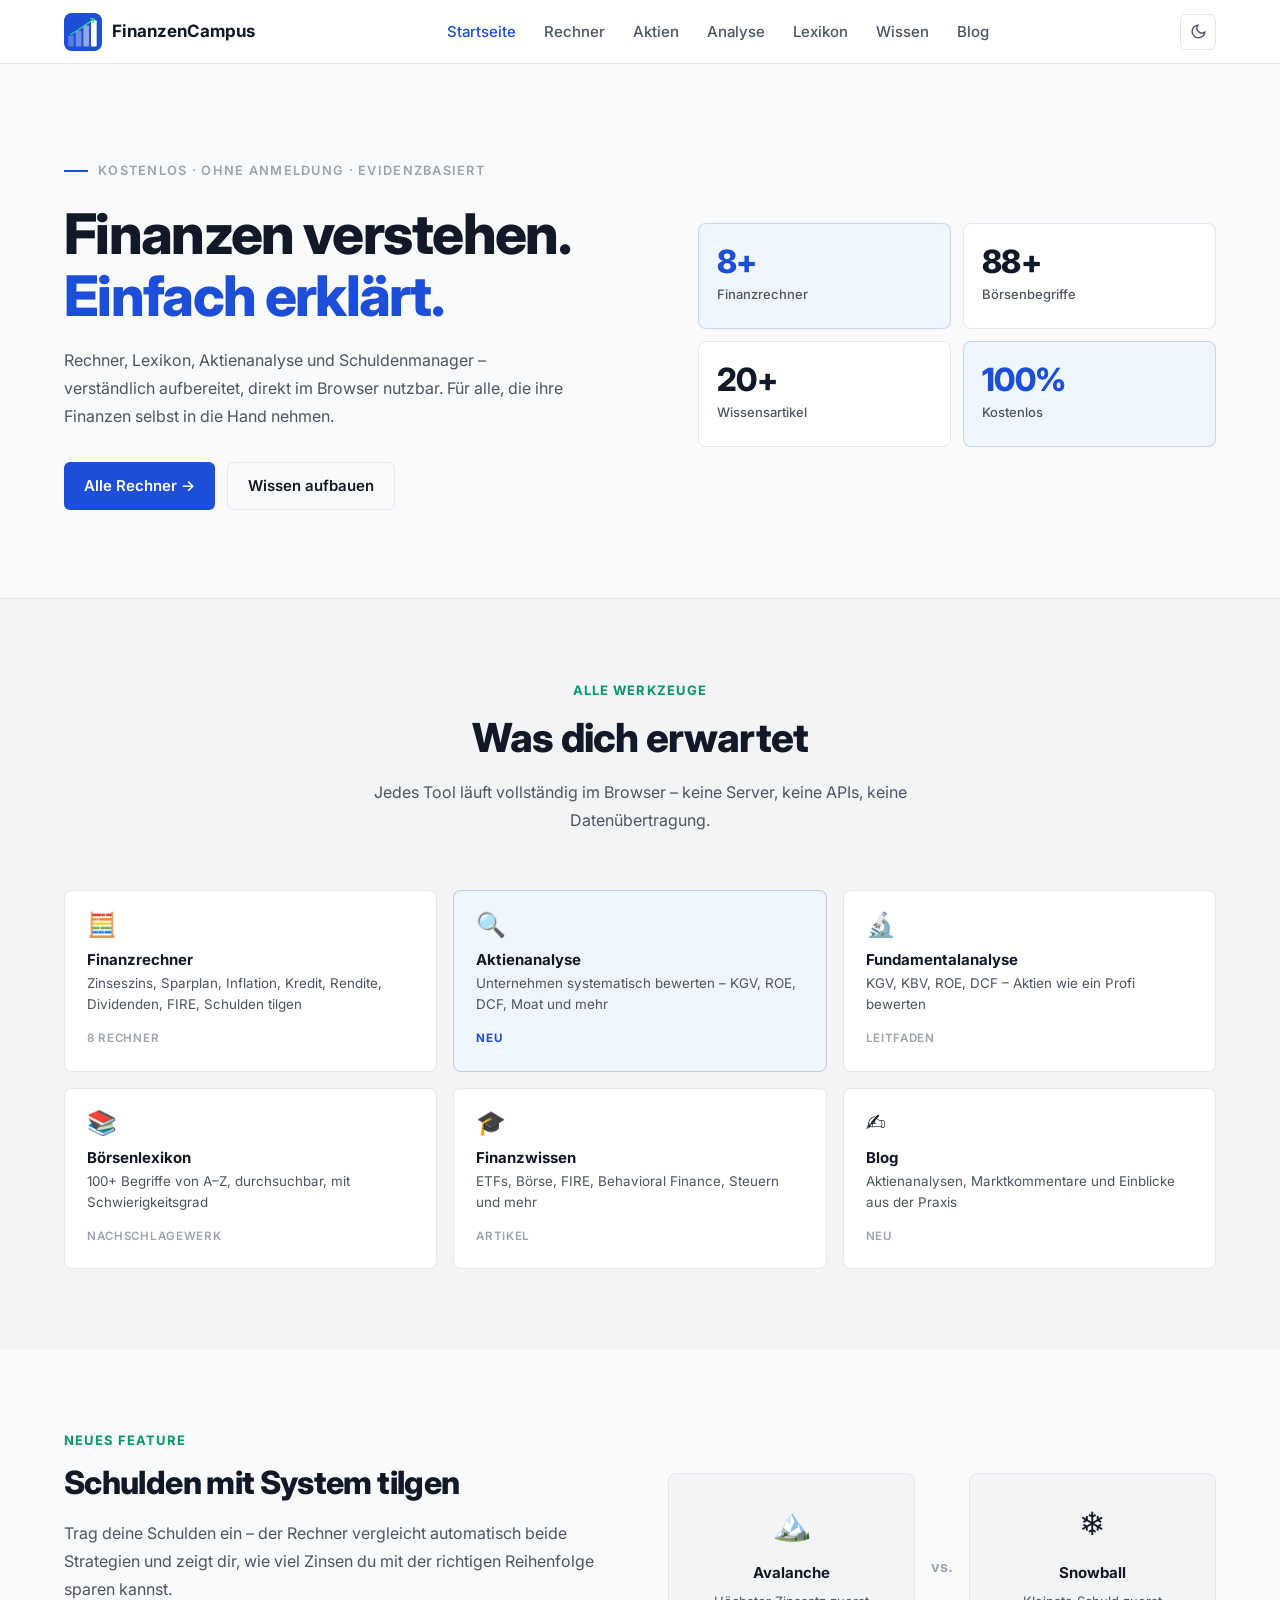
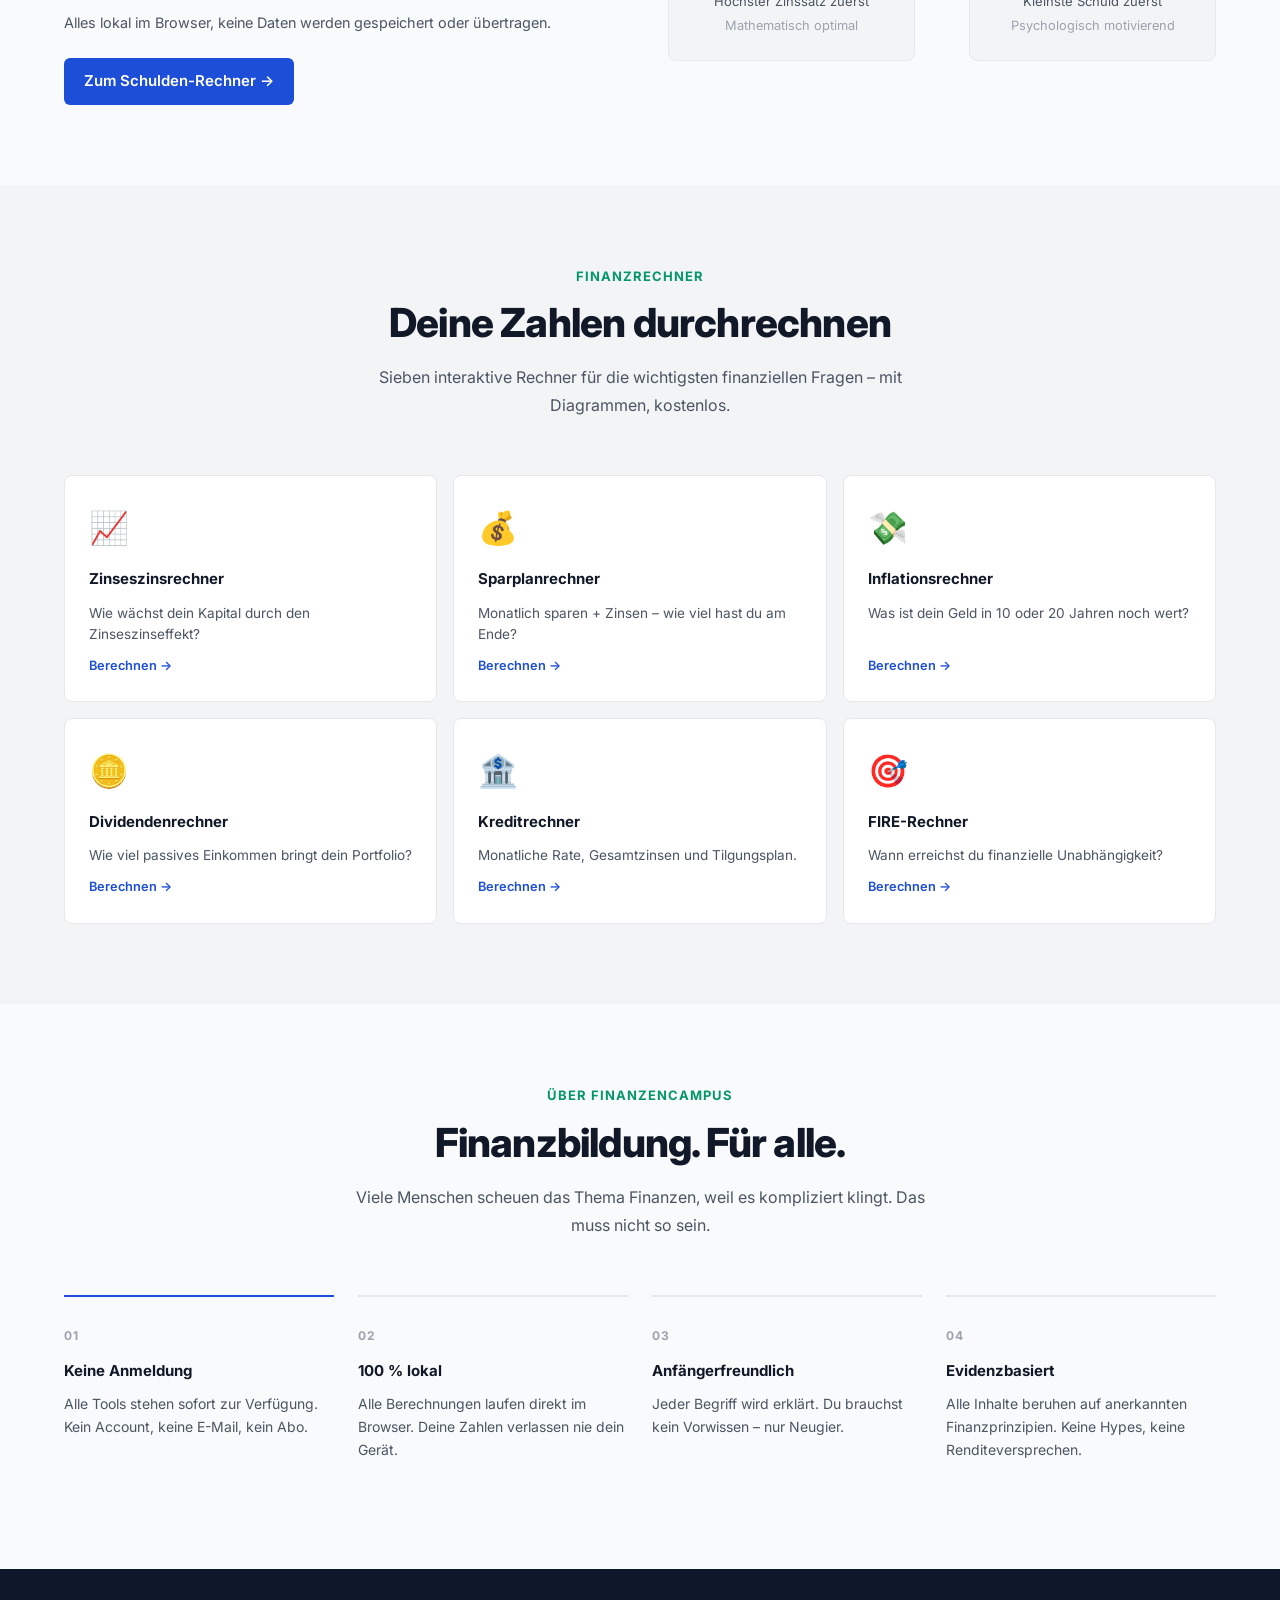
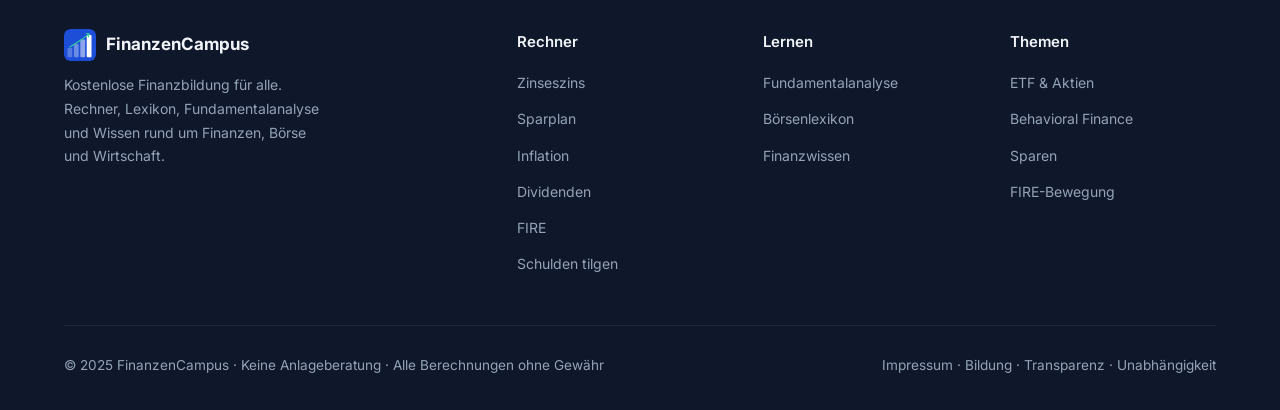
==== commit 5b6fd21e: "Bugfix: Dark-Mode-Sonne klar sichtbar auf allen Seiten - Sonnen-SVG auf allen 10 Seiten: Outline → s" ====
--- a/index.html
+++ b/index.html
@@ -30,7 +30,7 @@
     <div class="nav-actions">
       <button class="theme-btn" onclick="toggleTheme()" title="Erscheinungsbild wechseln" aria-label="Dark Mode">
         <svg class="th-icon moon" viewBox="0 0 24 24"><path d="M21 12.79A9 9 0 1 1 11.21 3 7 7 0 0 0 21 12.79z"/></svg>
-        <svg class="th-icon sun" viewBox="0 0 24 24"><circle cx="12" cy="12" r="5"/><line x1="12" y1="1" x2="12" y2="3"/><line x1="12" y1="21" x2="12" y2="23"/><line x1="4.22" y1="4.22" x2="5.64" y2="5.64"/><line x1="18.36" y1="18.36" x2="19.78" y2="19.78"/><line x1="1" y1="12" x2="3" y2="12"/><line x1="21" y1="12" x2="23" y2="12"/><line x1="4.22" y1="19.78" x2="5.64" y2="18.36"/><line x1="18.36" y1="5.64" x2="19.78" y2="4.22"/></svg>
+        <svg class="th-icon sun" viewBox="0 0 24 24" fill="currentColor"><path d="M12 7a5 5 0 1 0 0 10A5 5 0 0 0 12 7zm0-5a1 1 0 0 1 1 1v2a1 1 0 1 1-2 0V3a1 1 0 0 1 1-1zm0 16a1 1 0 0 1 1 1v2a1 1 0 1 1-2 0v-2a1 1 0 0 1 1-1zm9-9a1 1 0 1 1 0 2h-2a1 1 0 1 1 0-2h2zM5 12a1 1 0 0 1-1 1H2a1 1 0 1 1 0-2h2a1 1 0 0 1 1 1zm12.66-5.66a1 1 0 0 1 0 1.42l-1.42 1.41a1 1 0 1 1-1.41-1.41l1.41-1.42a1 1 0 0 1 1.42 0zm-11.9 11.9a1 1 0 0 1 0 1.41L4.34 21.07a1 1 0 0 1-1.41-1.41l1.41-1.42a1 1 0 0 1 1.42 0zm11.9 1.41a1 1 0 0 1-1.41 0l-1.42-1.41a1 1 0 1 1 1.41-1.42l1.42 1.42a1 1 0 0 1 0 1.41zM5.76 5.76a1 1 0 0 1-1.42 0L2.93 4.34a1 1 0 0 1 1.41-1.41l1.42 1.41a1 1 0 0 1 0 1.42z"/></svg>
       </button>
       <button class="hamburger" onclick="toggleMenu()" aria-label="Menü"><span></span><span></span><span></span></button>
     </div>
--- a/css/style.css
+++ b/css/style.css
@@ -109,8 +109,8 @@
 :not([data-theme="dark"]) .th-icon.sun,
 [data-theme="light"] .th-icon.sun{display:none}
 [data-theme="dark"] .th-icon.moon{display:none}
-[data-theme="dark"] .theme-btn{color:#f1f5f9;border-color:#475569}
-[data-theme="dark"] .theme-btn:hover{background:#334155;color:#ffffff}
+[data-theme="dark"] .theme-btn{color:#fde68a;border-color:#475569;background:#1e293b}
+[data-theme="dark"] .theme-btn:hover{background:#334155;color:#fef9c3}
 
 /* Hamburger */
 .hamburger{display:none;flex-direction:column;gap:5px;cursor:pointer;background:none;border:none;padding:8px;flex-shrink:0}
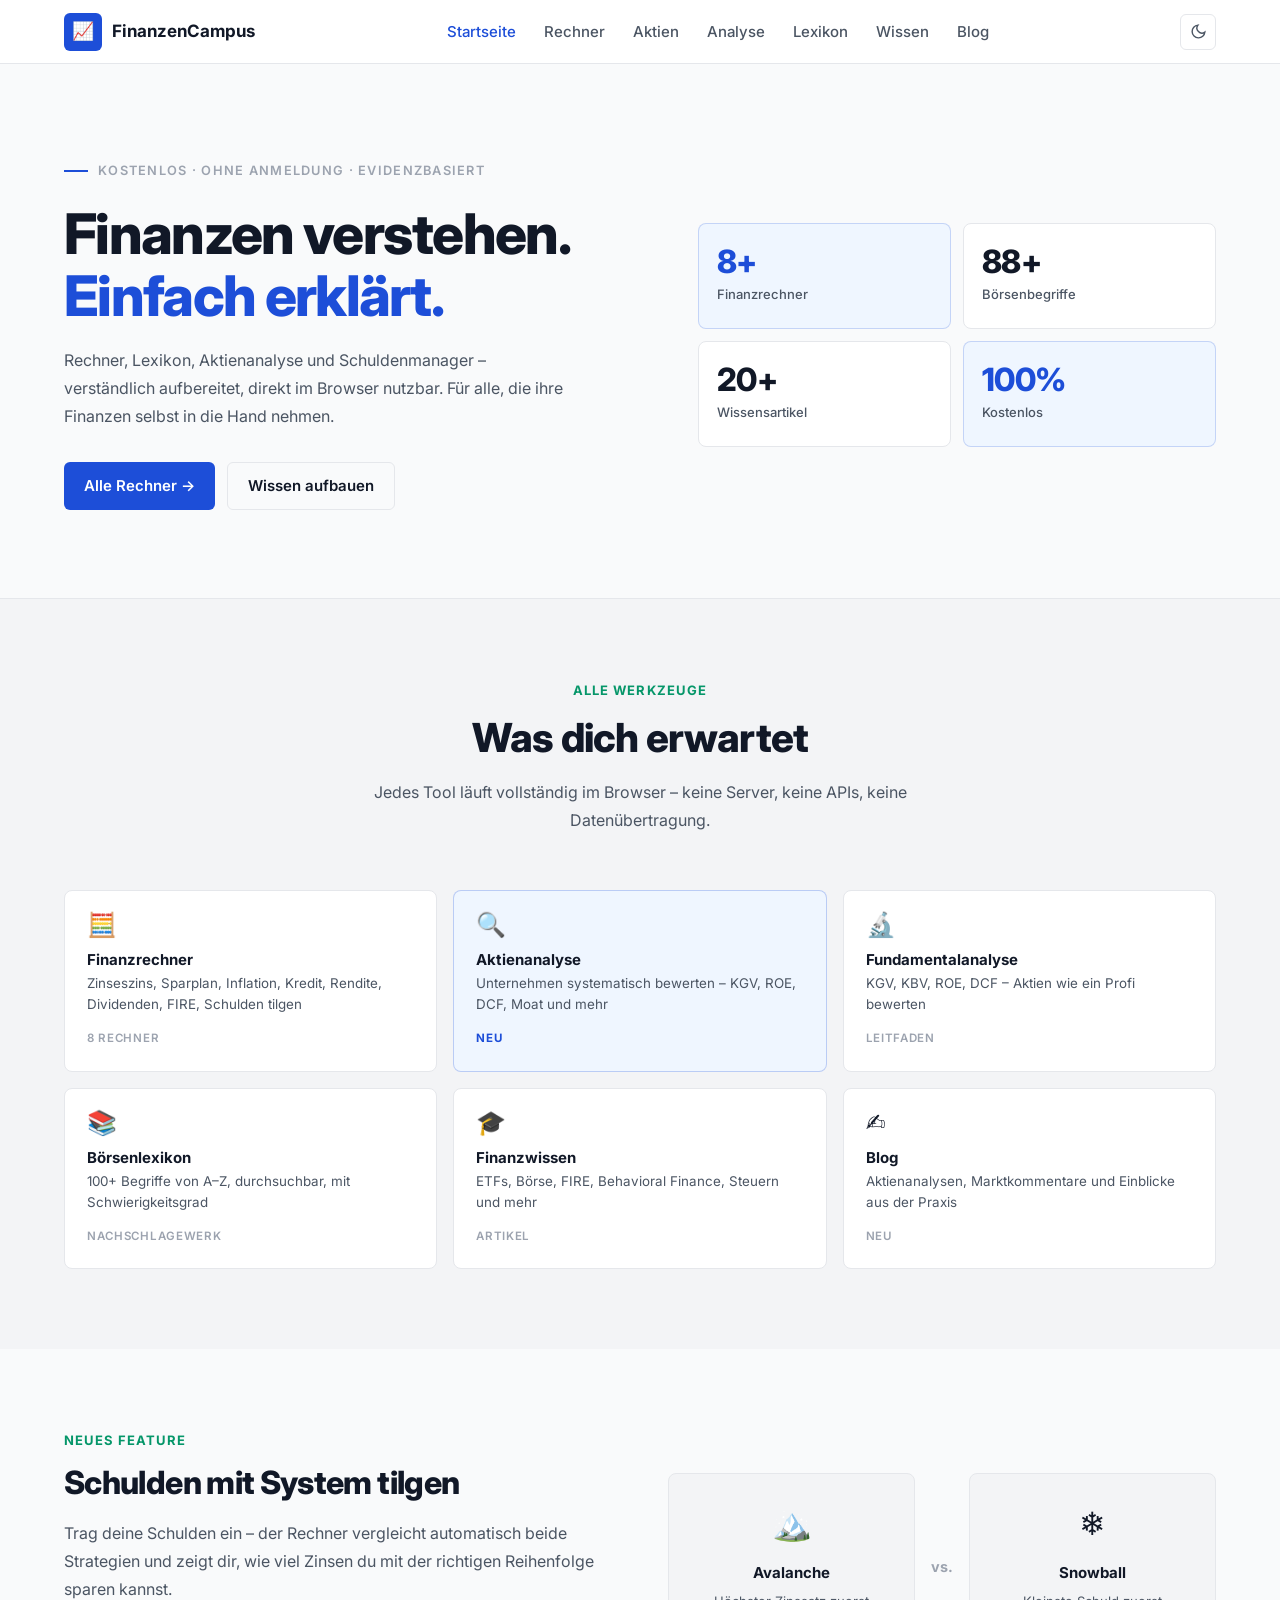
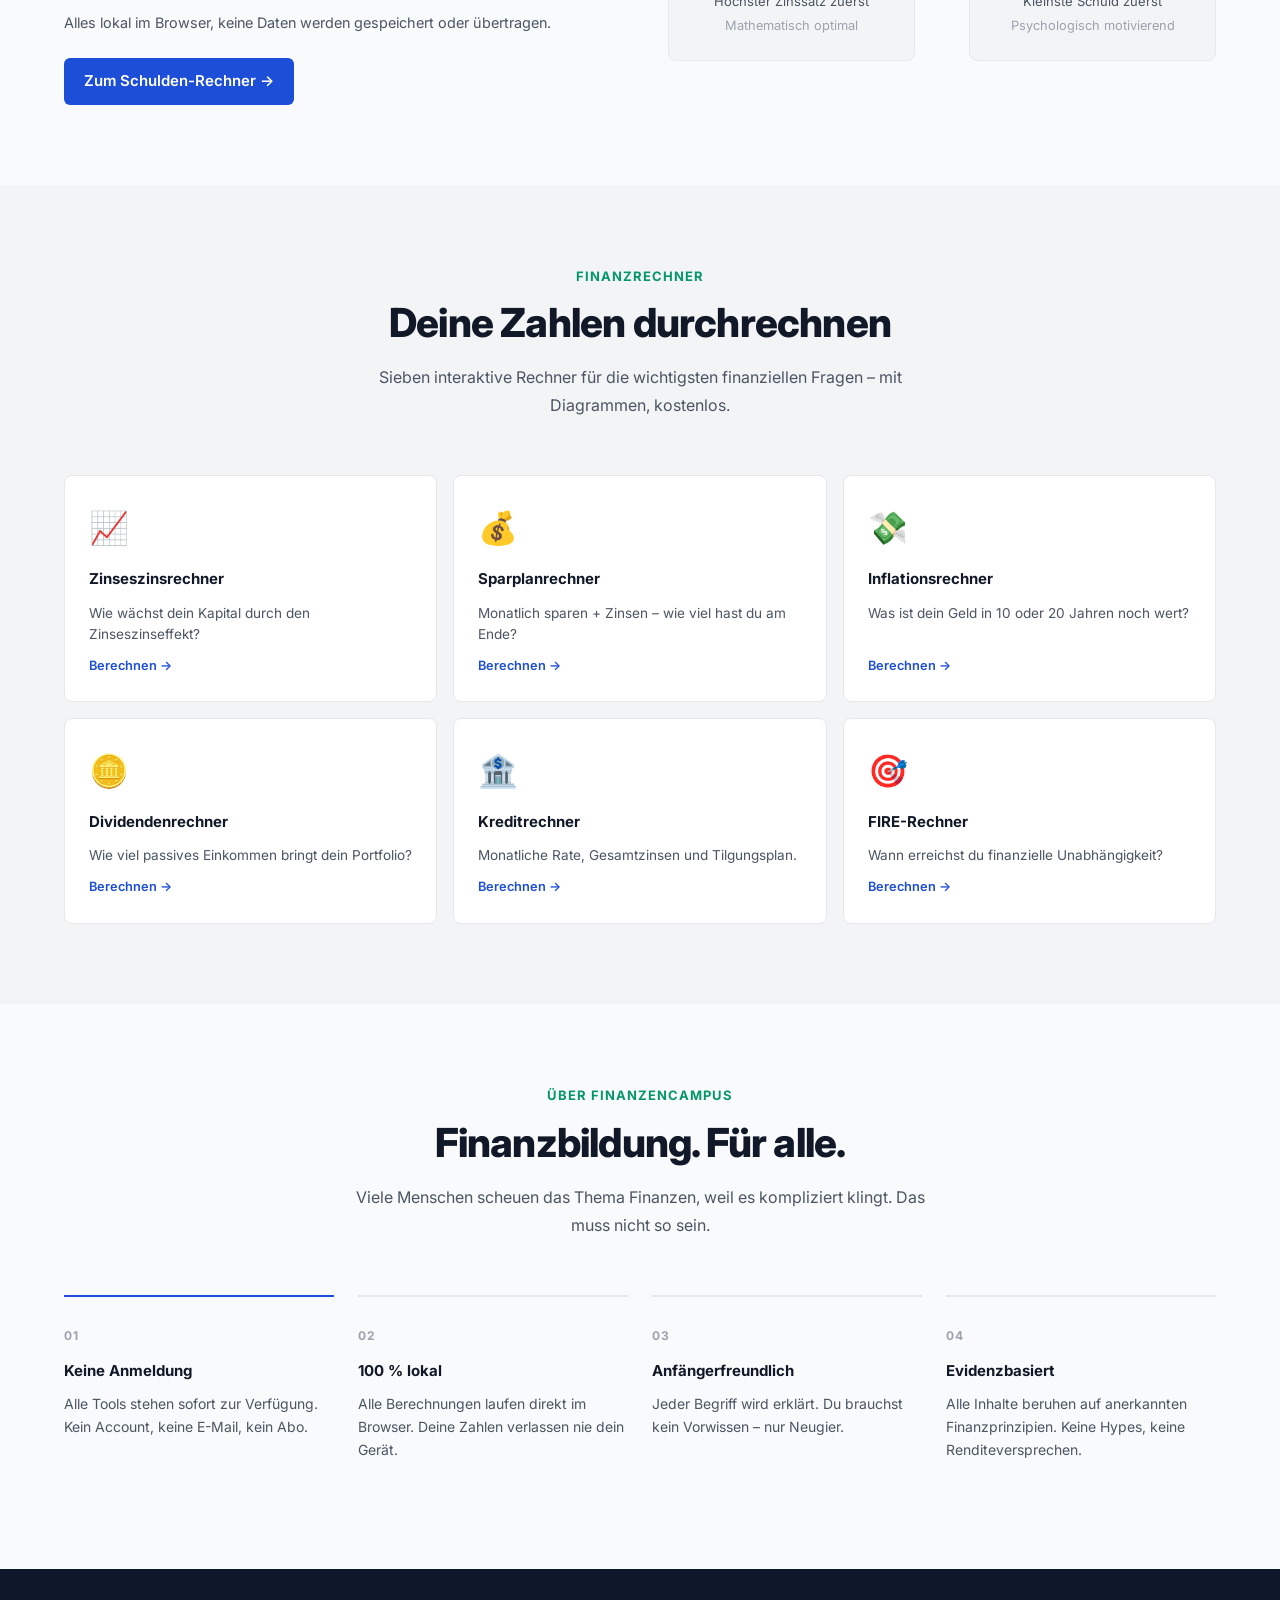
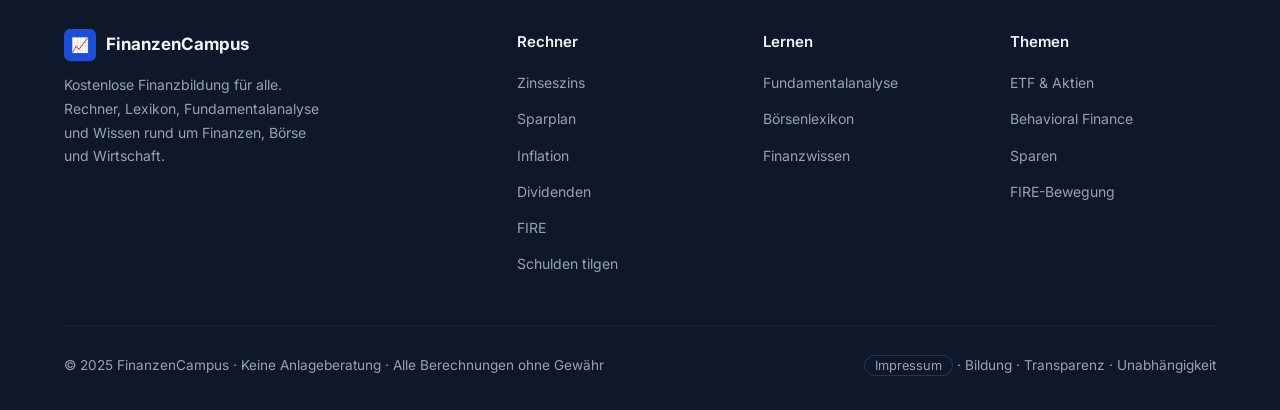
==== commit 7ce395fa: "Logo-Emoji, Dark-Mode-Sonne & Impressum-Link auf allen Seiten - Logo auf 📈-Emoji zurückgesetzt (kein" ====
--- a/index.html
+++ b/index.html
@@ -5,7 +5,7 @@
   <meta name="viewport" content="width=device-width, initial-scale=1.0">
   <meta name="description" content="FinanzenCampus – kostenlose Finanzrechner, Börsenlexikon, Fundamentalanalyse, Schuldenrechner und Finanzwissen. Evidenzbasiert, ohne Anmeldung.">
   <title>FinanzenCampus – Finanzielle Bildung für alle</title>
-  <link rel="icon" type="image/svg+xml" href="/images/logo.svg"><link rel="icon" type="image/x-icon" href="/images/favicon.ico">
+  <link rel="icon" href="/images/favicon.ico">
   <script>document.documentElement.setAttribute('data-theme',localStorage.getItem('fc-theme')||(window.matchMedia('(prefers-color-scheme:dark)').matches?'dark':'light'))</script>
   <link rel="stylesheet" href="/css/style.css">
 </head>
@@ -14,8 +14,8 @@
 <nav>
   <div class="nav-container">
     <a href="/index.html" class="nav-logo">
-      <img src="/images/logo.svg" alt="FinanzenCampus" class="nav-logo-img" onerror="this.style.display='none';this.nextElementSibling.style.display='flex'">
-      <div class="nav-logo-fallback" style="display:none">📈</div>
+      
+      <div class="nav-logo-fallback">📈</div>
       <span>FinanzenCampus</span>
     </a>
     <ul class="nav-links">
@@ -259,8 +259,8 @@
     <div class="footer-grid">
       <div class="footer-brand">
         <div class="footer-brand-name">
-          <img src="/images/logo.svg" alt="" class="footer-logo-img" onerror="this.style.display='none';this.nextElementSibling.style.display='flex'">
-          <div class="footer-brand-icon" style="display:none">📈</div>
+          
+          <div class="footer-brand-icon">📈</div>
           FinanzenCampus
         </div>
         <p>Kostenlose Finanzbildung für alle. Rechner, Lexikon, Fundamentalanalyse und Wissen rund um Finanzen, Börse und Wirtschaft.</p>
--- a/css/style.css
+++ b/css/style.css
@@ -106,6 +106,7 @@
 .theme-btn{width:36px;height:36px;border-radius:var(--radius-sm);border:1px solid var(--border);background:transparent;cursor:pointer;display:flex;align-items:center;justify-content:center;color:var(--text-muted);transition:var(--t);flex-shrink:0}
 .theme-btn:hover{border-color:var(--border-strong);color:var(--text)}
 .th-icon{width:17px;height:17px;flex-shrink:0;stroke-width:2;fill:none;stroke:currentColor}
+.th-icon.sun{fill:currentColor;stroke:none}
 :not([data-theme="dark"]) .th-icon.sun,
 [data-theme="light"] .th-icon.sun{display:none}
 [data-theme="dark"] .th-icon.moon{display:none}
@@ -406,7 +407,11 @@
 .footer-links{list-style:none;display:flex;flex-direction:column;gap:9px}
 .footer-links a{color:#94a3b8;text-decoration:none;font-size:.875rem;transition:color .2s ease}
 .footer-links a:hover{color:#f1f5f9}
+.footer-links a[href="/impressum.html"]{color:#93c5fd;font-weight:500;border:1px solid #1e3a5f;padding:3px 10px;border-radius:100px;font-size:.8125rem;transition:all .2s ease}
+.footer-links a[href="/impressum.html"]:hover{color:#fff;border-color:#3b82f6;background:rgba(59,130,246,.12)}
 .footer-bottom{border-top:1px solid #1e293b;padding-top:28px;display:flex;justify-content:space-between;align-items:center;flex-wrap:wrap;gap:10px;font-size:.85rem}
+.footer-bottom a[href="/impressum.html"]{color:#93c5fd;border:1px solid #1e3a5f;padding:2px 10px;border-radius:100px;text-decoration:none;font-size:.8rem;transition:all .2s ease}
+.footer-bottom a[href="/impressum.html"]:hover{color:#fff;border-color:#3b82f6;background:rgba(59,130,246,.12)}
 
 /* ===================================================
    UTILITIES
